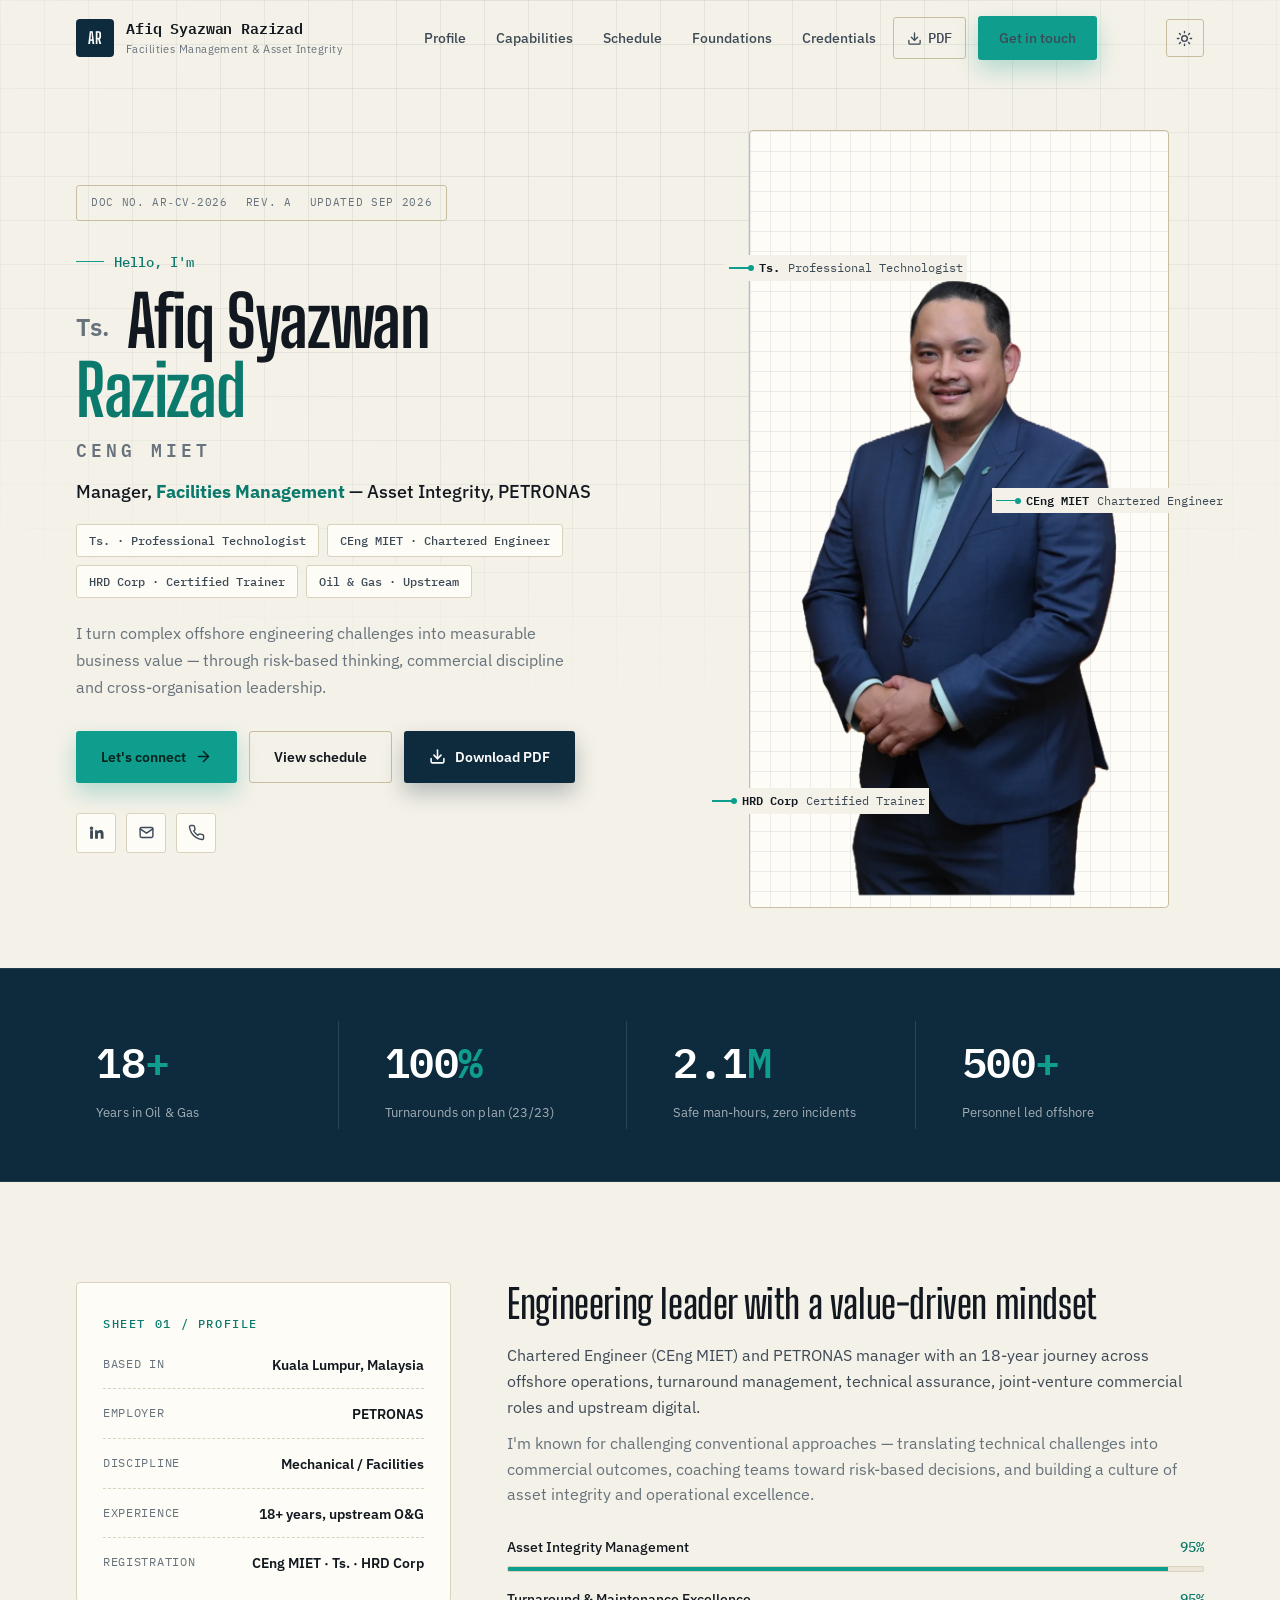
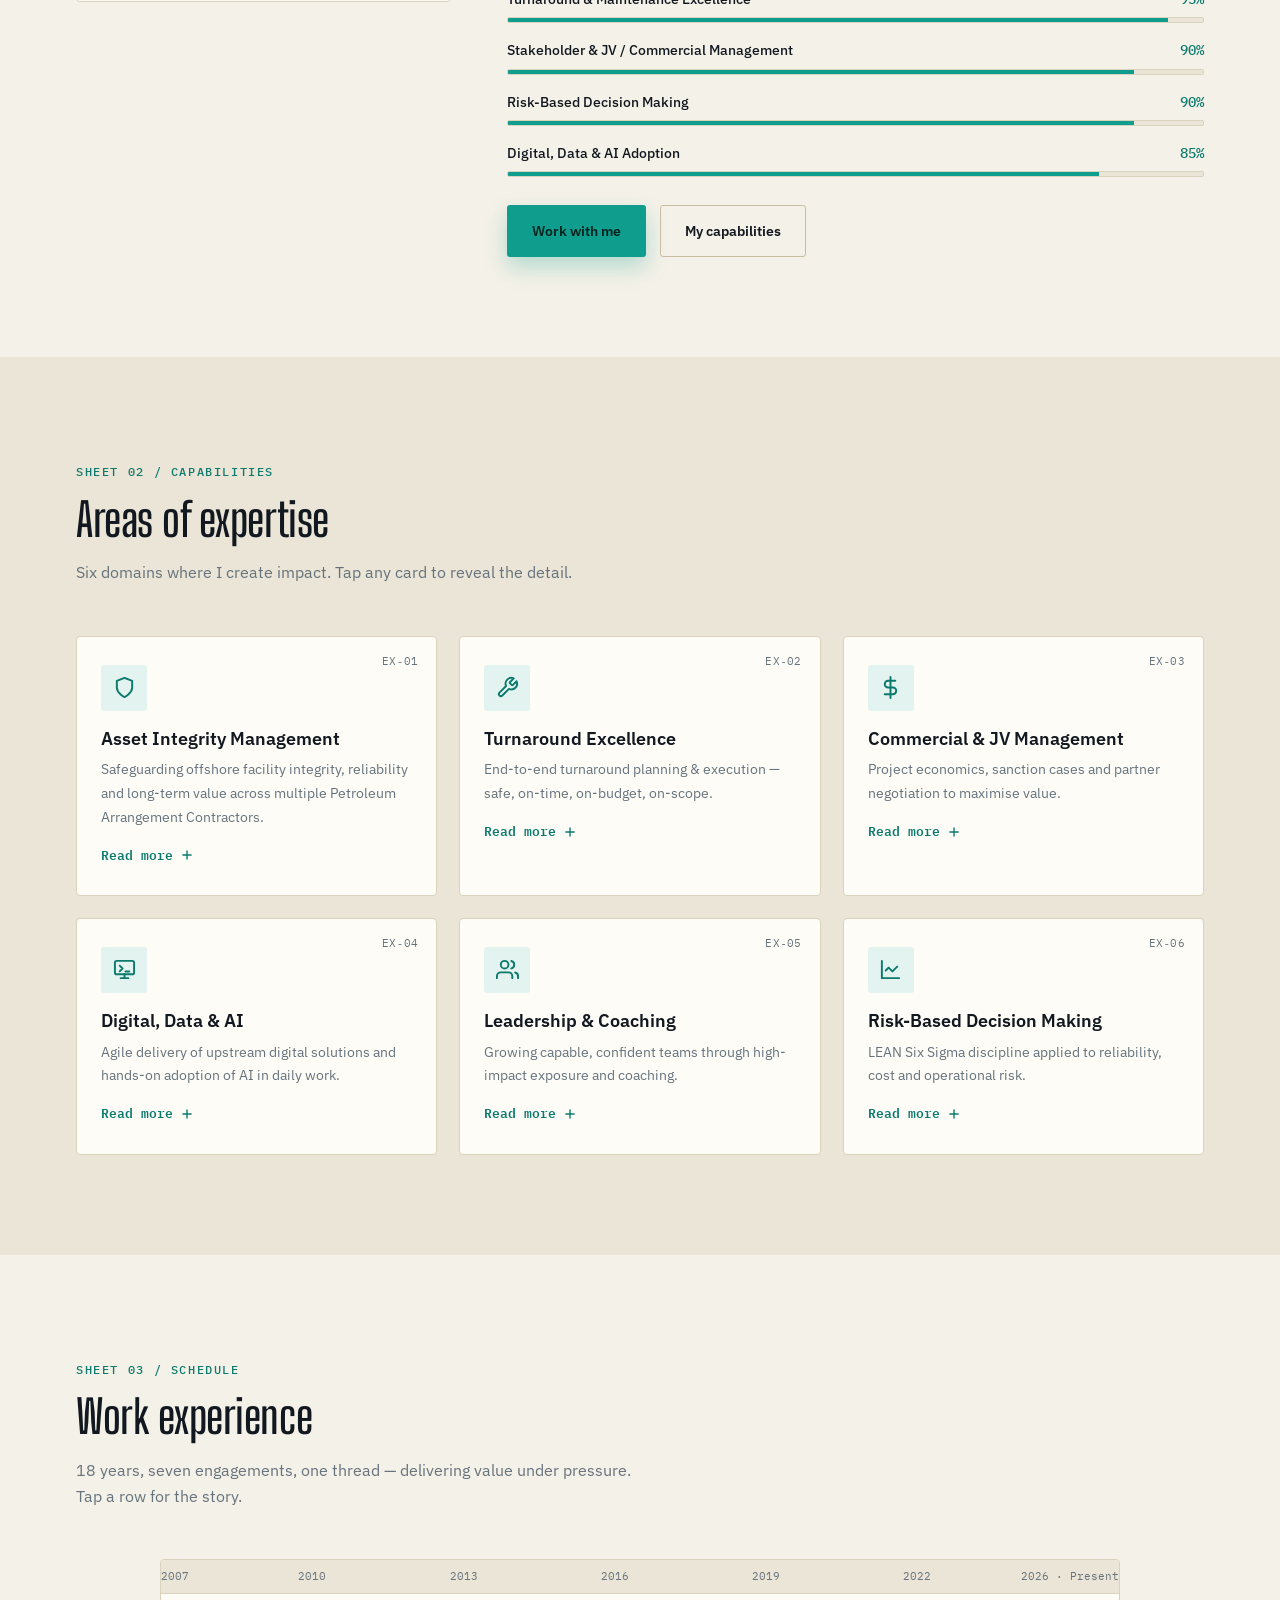
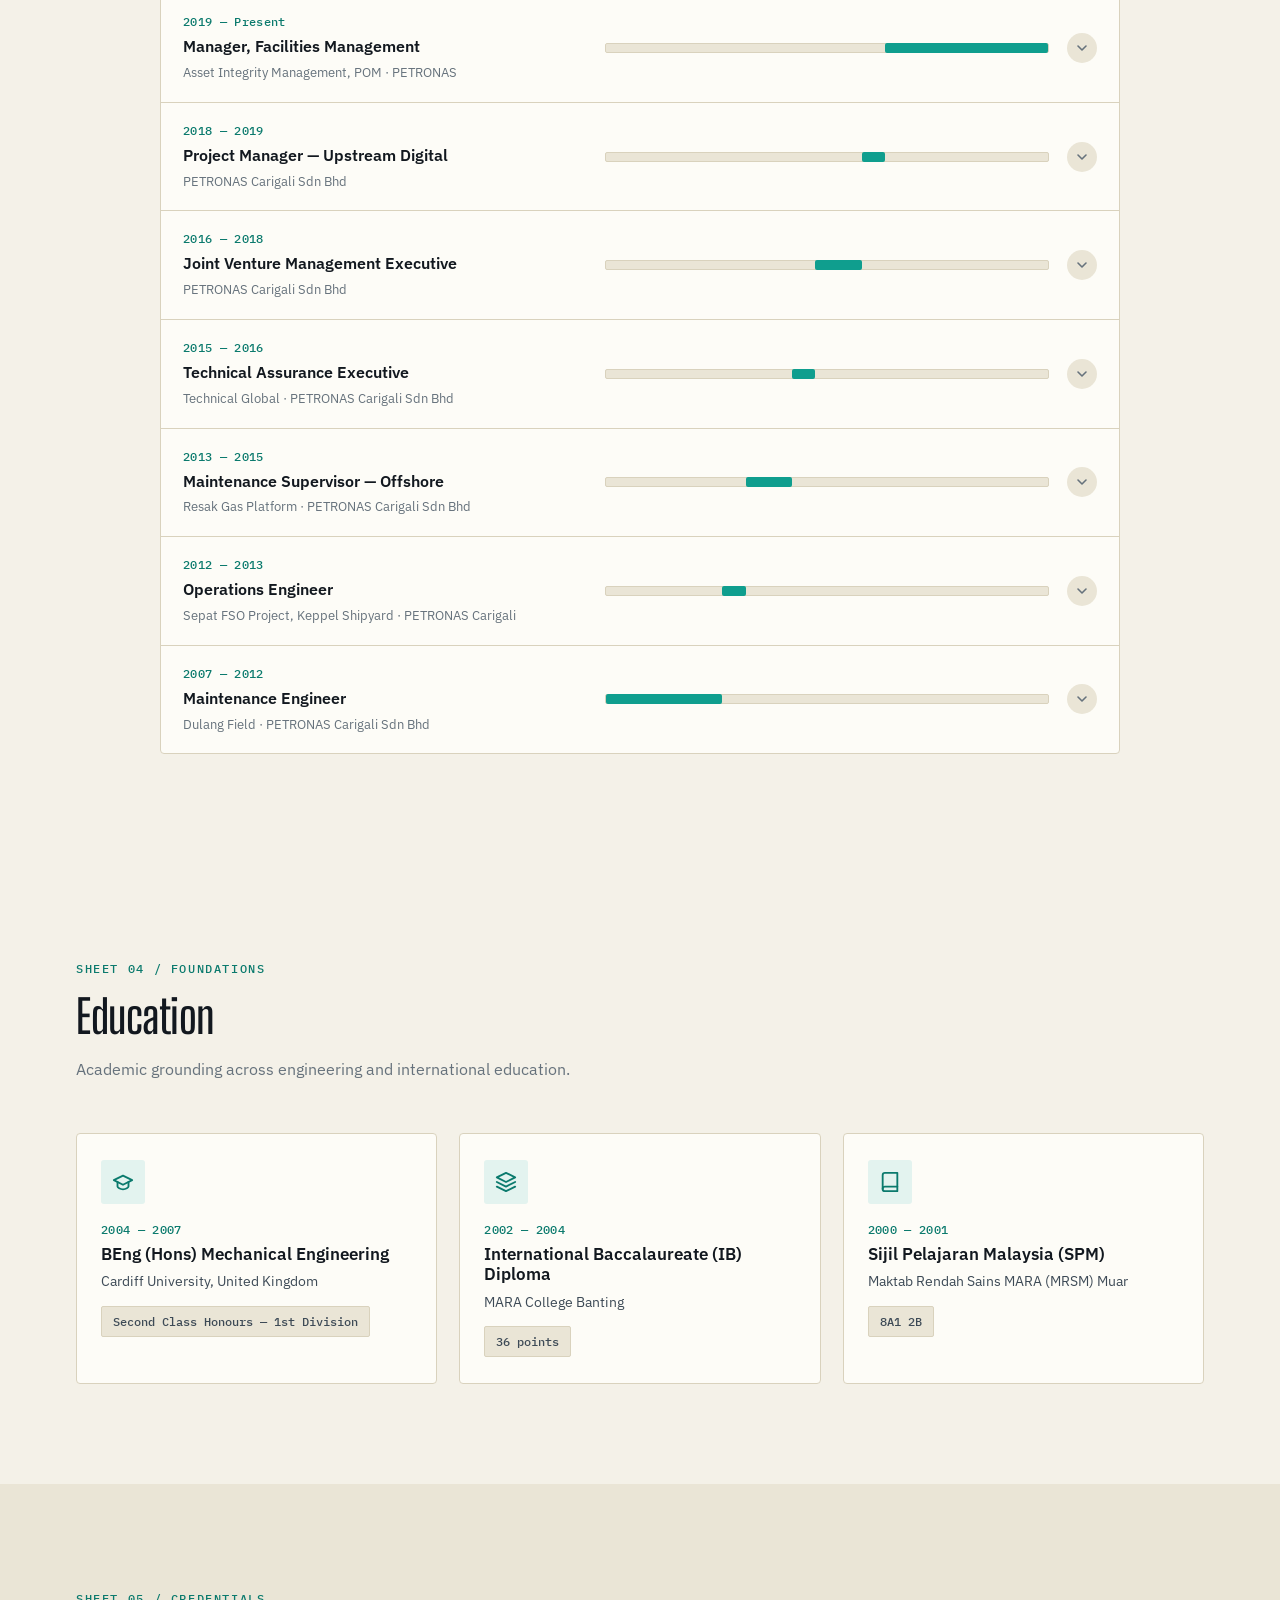
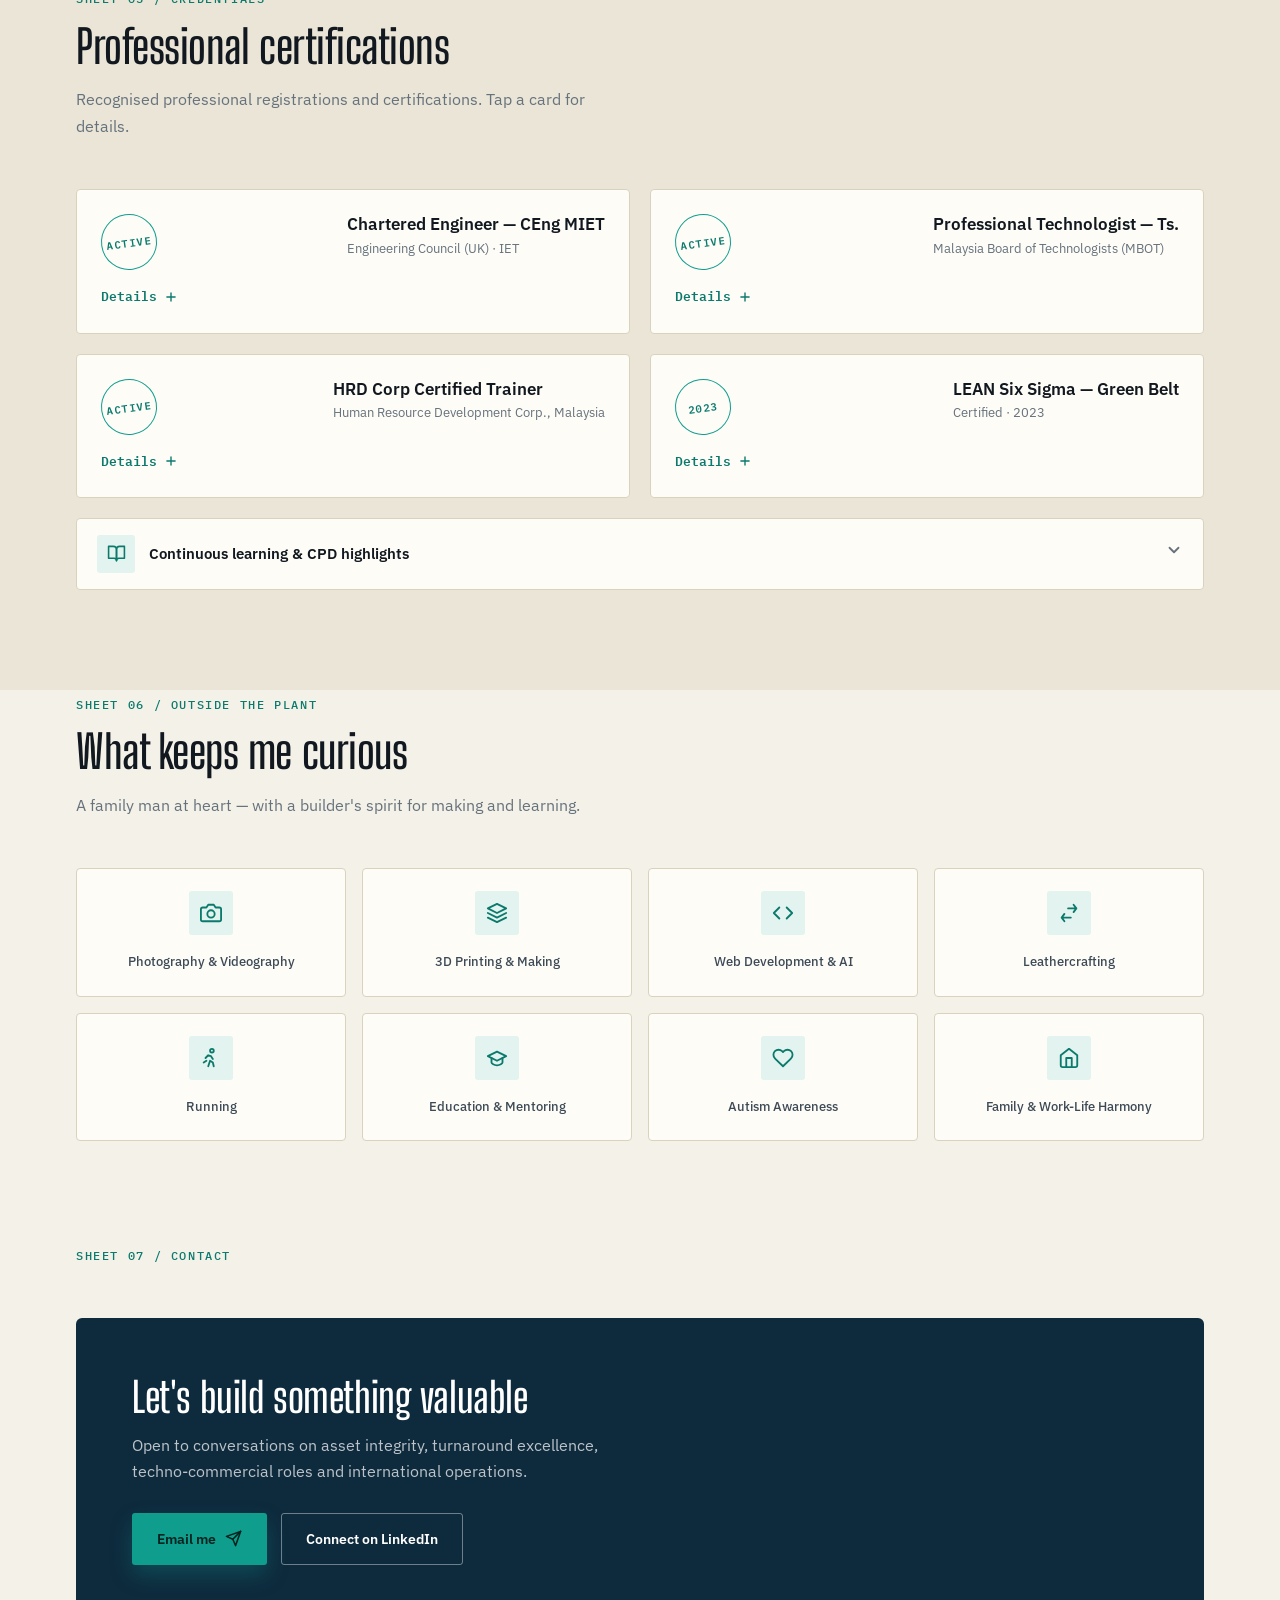
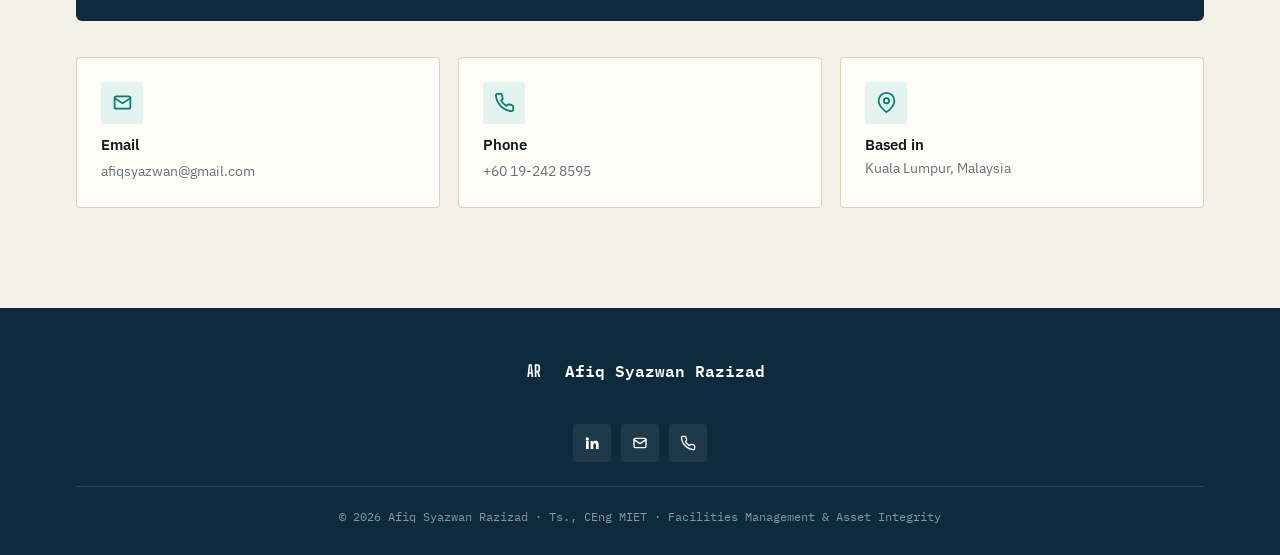
==== index.html @ 1cb7d253 "Rebuild site: blueprint/technical-dossier redesign, real asset files Replaces the embedded single-fi" ====
<!DOCTYPE html>
<html lang="en">
<head>
<meta charset="UTF-8">
<meta name="viewport" content="width=device-width, initial-scale=1.0">
<title>Afiq Syazwan Razizad — Facilities Management &amp; Asset Integrity</title>
<meta name="description" content="Afiq Syazwan Razizad, Ts., CEng MIET — Manager, Facilities Management (Asset Integrity) at PETRONAS. 18 years turning offshore engineering challenges into measurable business value.">
<meta name="theme-color" content="#0E2A3D">
<link rel="canonical" href="https://apeqjualsayur.github.io/afiqsyazwan/">

<meta property="og:type" content="profile">
<meta property="og:title" content="Afiq Syazwan Razizad — Facilities Management &amp; Asset Integrity">
<meta property="og:description" content="Ts., CEng MIET — Manager, Facilities Management (Asset Integrity) at PETRONAS. 18 years in upstream oil &amp; gas.">
<meta property="og:image" content="https://apeqjualsayur.github.io/afiqsyazwan/assets/photo.webp">
<meta property="og:url" content="https://apeqjualsayur.github.io/afiqsyazwan/">
<meta name="twitter:card" content="summary_large_image">
<meta name="twitter:title" content="Afiq Syazwan Razizad — Facilities Management &amp; Asset Integrity">
<meta name="twitter:description" content="Ts., CEng MIET — Manager, Facilities Management (Asset Integrity) at PETRONAS.">
<meta name="twitter:image" content="https://apeqjualsayur.github.io/afiqsyazwan/assets/photo.webp">

<link rel="icon" type="image/svg+xml" href="assets/favicon.svg">
<link rel="preconnect" href="https://fonts.googleapis.com">
<link rel="preconnect" href="https://fonts.gstatic.com" crossorigin>
<link href="https://fonts.googleapis.com/css2?family=Big+Shoulders+Display:wght@500;600;700;800&family=IBM+Plex+Sans:wght@300;400;500;600;700&family=IBM+Plex+Mono:wght@400;500;600&display=swap" rel="stylesheet">
<link rel="stylesheet" href="css/style.css">

<script type="application/ld+json">
{
  "@context": "https://schema.org",
  "@type": "Person",
  "name": "Afiq Syazwan Razizad",
  "honorificSuffix": "Ts., CEng MIET",
  "jobTitle": "Manager, Facilities Management (Asset Integrity)",
  "worksFor": { "@type": "Organization", "name": "PETRONAS" },
  "email": "mailto:afiqsyazwan@gmail.com",
  "telephone": "+60192428595",
  "image": "https://apeqjualsayur.github.io/afiqsyazwan/assets/photo.webp",
  "url": "https://apeqjualsayur.github.io/afiqsyazwan/",
  "sameAs": ["https://www.linkedin.com/in/afiqsyazwanrazizad/"],
  "alumniOf": [
    { "@type": "CollegeOrUniversity", "name": "Cardiff University" }
  ],
  "address": { "@type": "PostalAddress", "addressLocality": "Kuala Lumpur", "addressCountry": "MY" }
}
</script>
</head>
<body>

<a class="skip-link" href="#main">Skip to content</a>

<!-- ===== HEADER / TITLE BLOCK ===== -->
<header id="hdr">
  <div class="wrap nav">
    <a href="#home" class="brand">
      <span class="monogram">AR</span>
      <span class="brand-text">Afiq Syazwan Razizad<small>Facilities Management &amp; Asset Integrity</small></span>
    </a>
    <nav class="menu" id="menu">
      <a href="#about">Profile</a>
      <a href="#expertise">Capabilities</a>
      <a href="#experience">Schedule</a>
      <a href="#education">Foundations</a>
      <a href="#certifications">Credentials</a>
      <a class="nav-pdf" href="assets/Afiq_Syazwan_Razizad_CV.pdf" download>
        <svg viewBox="0 0 24 24" fill="none" stroke="currentColor" stroke-width="2.1" stroke-linecap="round" stroke-linejoin="round" width="15" height="15"><path d="M21 15v4a2 2 0 0 1-2 2H5a2 2 0 0 1-2-2v-4"/><polyline points="7 10 12 15 17 10"/><line x1="12" y1="15" x2="12" y2="3"/></svg>
        PDF
      </a>
      <a href="#contact" class="btn btn-primary">Get in touch</a>
    </nav>
    <button class="theme-toggle" id="themeToggle" aria-label="Toggle dark mode" aria-pressed="false">
      <svg class="ic-sun" viewBox="0 0 24 24" fill="none" stroke="currentColor" stroke-width="2" stroke-linecap="round" stroke-linejoin="round"><circle cx="12" cy="12" r="4"/><path d="M12 2v2M12 20v2M4.9 4.9l1.4 1.4M17.7 17.7l1.4 1.4M2 12h2M20 12h2M4.9 19.1l1.4-1.4M17.7 6.3l1.4-1.4"/></svg>
      <svg class="ic-moon" viewBox="0 0 24 24" fill="none" stroke="currentColor" stroke-width="2" stroke-linecap="round" stroke-linejoin="round"><path d="M21 12.8A9 9 0 1 1 11.2 3 7 7 0 0 0 21 12.8z"/></svg>
    </button>
    <button class="burger" id="burger" aria-label="Menu" aria-expanded="false"><span></span><span></span><span></span></button>
  </div>
</header>

<main id="main">

<!-- ===== HERO / COVER SHEET ===== -->
<section class="hero" id="home">
  <div class="blueprint-grid" aria-hidden="true"></div>
  <div class="wrap hero-grid">
    <div class="hero-left">
      <div class="titleblock">
        <span>DOC&nbsp;NO. AR&#8209;CV&#8209;2026</span><span>REV. A</span><span>UPDATED SEP 2026</span>
      </div>
      <span class="hello">Hello, I'm</span>
      <h1><span class="pre">Ts.</span> Afiq Syazwan<br><span class="accent">Razizad</span><span class="post">CEng MIET</span></h1>
      <p class="role">Manager, <b>Facilities Management</b> — Asset Integrity, PETRONAS</p>
      <div class="tags">
        <span class="tag">Ts. · Professional Technologist</span>
        <span class="tag">CEng MIET · Chartered Engineer</span>
        <span class="tag">HRD Corp · Certified Trainer</span>
        <span class="tag">Oil &amp; Gas · Upstream</span>
      </div>
      <p class="hero-lead">I turn complex offshore engineering challenges into measurable business value — through risk-based thinking, commercial discipline and cross-organisation leadership.</p>
      <div class="hero-cta">
        <a href="#contact" class="btn btn-primary">Let's connect
          <svg viewBox="0 0 24 24" fill="none" stroke="currentColor" stroke-width="2.2" stroke-linecap="round" stroke-linejoin="round" width="17" height="17"><line x1="5" y1="12" x2="19" y2="12"/><polyline points="12 5 19 12 12 19"/></svg>
        </a>
        <a href="#experience" class="btn btn-ghost">View schedule</a>
        <a href="assets/Afiq_Syazwan_Razizad_CV.pdf" download class="btn btn-download">
          <svg viewBox="0 0 24 24" fill="none" stroke="currentColor" stroke-width="2.2" stroke-linecap="round" stroke-linejoin="round" width="17" height="17"><path d="M21 15v4a2 2 0 0 1-2 2H5a2 2 0 0 1-2-2v-4"/><polyline points="7 10 12 15 17 10"/><line x1="12" y1="15" x2="12" y2="3"/></svg>
          Download PDF
        </a>
      </div>
      <div class="socials">
        <a href="https://www.linkedin.com/in/afiqsyazwanrazizad/" title="Afiq Syazwan Razizad on LinkedIn" target="_blank" rel="noopener noreferrer" aria-label="LinkedIn"><svg viewBox="0 0 24 24" fill="currentColor"><path d="M4.98 3.5a2.5 2.5 0 11-.02 5.001A2.5 2.5 0 014.98 3.5zM3 8.98h4v12H3v-12zM9.5 8.98h3.83v1.64h.05c.53-1 1.84-2.06 3.79-2.06 4.05 0 4.8 2.67 4.8 6.14v6.28h-4v-5.57c0-1.33-.02-3.04-1.85-3.04-1.85 0-2.13 1.45-2.13 2.94v5.67h-4v-12z"/></svg></a>
        <a href="mailto:afiqsyazwan@gmail.com" aria-label="Email"><svg viewBox="0 0 24 24" fill="none" stroke="currentColor" stroke-width="2" stroke-linecap="round" stroke-linejoin="round"><rect x="3" y="5" width="18" height="14" rx="2"/><path d="m3 7 9 6 9-6"/></svg></a>
        <a href="tel:+60192428595" aria-label="Phone"><svg viewBox="0 0 24 24" fill="none" stroke="currentColor" stroke-width="2" stroke-linecap="round" stroke-linejoin="round"><path d="M22 16.92v3a2 2 0 0 1-2.18 2 19.8 19.8 0 0 1-8.63-3.07 19.5 19.5 0 0 1-6-6 19.8 19.8 0 0 1-3.07-8.66A2 2 0 0 1 4.11 2h3a2 2 0 0 1 2 1.72c.13.96.36 1.9.7 2.81a2 2 0 0 1-.45 2.11L8.09 9.91a16 16 0 0 0 6 6l1.27-1.27a2 2 0 0 1 2.11-.45c.9.34 1.85.57 2.81.7A2 2 0 0 1 22 16.92z"/></svg></a>
      </div>
    </div>
    <div class="hero-right">
      <div class="photo-frame">
        <img class="portrait" alt="Afiq Syazwan Razizad" width="820" height="1602" src="assets/photo.webp">
        <span class="callout co-1"><i></i><b>Ts.</b> Professional Technologist</span>
        <span class="callout co-2"><i></i><b>CEng MIET</b> Chartered Engineer</span>
        <span class="callout co-3"><i></i><b>HRD Corp</b> Certified Trainer</span>
      </div>
    </div>
  </div>
</section>

<!-- ===== STATS / INSPECTION PLATE ===== -->
<section class="stats">
  <div class="wrap">
    <div class="stats-grid">
      <div class="stat"><div class="num" data-to="18" data-suf="+"><span>0</span><span class="suf">+</span></div><p>Years in Oil &amp; Gas</p></div>
      <div class="stat"><div class="num" data-to="100" data-suf="%"><span>0</span><span class="suf">%</span></div><p>Turnarounds on plan (23/23)</p></div>
      <div class="stat"><div class="num" data-to="2.1" data-suf="M" data-dec="1"><span>0</span><span class="suf">M</span></div><p>Safe man-hours, zero incidents</p></div>
      <div class="stat"><div class="num" data-to="500" data-suf="+"><span>0</span><span class="suf">+</span></div><p>Personnel led offshore</p></div>
    </div>
  </div>
</section>

<!-- ===== ABOUT / PROFILE ===== -->
<section class="section" id="about">
  <div class="wrap about-grid">
    <div class="about-panel reveal-up">
      <span class="eyebrow">Sheet 01 / Profile</span>
      <dl class="specs">
        <div><dt>Based in</dt><dd>Kuala Lumpur, Malaysia</dd></div>
        <div><dt>Employer</dt><dd>PETRONAS</dd></div>
        <div><dt>Discipline</dt><dd>Mechanical / Facilities</dd></div>
        <div><dt>Experience</dt><dd>18+ years, upstream O&amp;G</dd></div>
        <div><dt>Registration</dt><dd>CEng MIET · Ts. · HRD Corp</dd></div>
      </dl>
    </div>
    <div class="about-text reveal-up">
      <h2>Engineering leader with a value-driven mindset</h2>
      <p class="lead">Chartered Engineer (CEng MIET) and PETRONAS manager with an 18-year journey across offshore operations, turnaround management, technical assurance, joint-venture commercial roles and upstream digital.</p>
      <p>I'm known for challenging conventional approaches — translating technical challenges into commercial outcomes, coaching teams toward risk-based decisions, and building a culture of asset integrity and operational excellence.</p>
      <div class="skills" id="skills">
        <div class="skill"><div class="top"><span>Asset Integrity Management</span><span>95%</span></div><div class="bar"><i data-w="95"></i></div></div>
        <div class="skill"><div class="top"><span>Turnaround &amp; Maintenance Excellence</span><span>95%</span></div><div class="bar"><i data-w="95"></i></div></div>
        <div class="skill"><div class="top"><span>Stakeholder &amp; JV / Commercial Management</span><span>90%</span></div><div class="bar"><i data-w="90"></i></div></div>
        <div class="skill"><div class="top"><span>Risk-Based Decision Making</span><span>90%</span></div><div class="bar"><i data-w="90"></i></div></div>
        <div class="skill"><div class="top"><span>Digital, Data &amp; AI Adoption</span><span>85%</span></div><div class="bar"><i data-w="85"></i></div></div>
      </div>
      <div class="about-actions">
        <a href="#contact" class="btn btn-primary">Work with me</a>
        <a href="#expertise" class="btn btn-ghost">My capabilities</a>
      </div>
    </div>
  </div>
</section>

<!-- ===== EXPERTISE / CAPABILITIES ===== -->
<section class="section expertise" id="expertise">
  <div class="wrap">
    <div class="sec-head reveal-up">
      <span class="eyebrow">Sheet 02 / Capabilities</span>
      <h2>Areas of expertise</h2>
      <p>Six domains where I create impact. Tap any card to reveal the detail.</p>
    </div>
    <div class="cards">

      <div class="card reveal-up">
        <span class="card-code">EX&#8209;01</span>
        <div class="ci"><svg viewBox="0 0 24 24" fill="none" stroke="currentColor" stroke-width="2" stroke-linecap="round" stroke-linejoin="round"><path d="M12 22s8-4 8-10V5l-8-3-8 3v7c0 6 8 10 8 10z"/></svg></div>
        <h3>Asset Integrity Management</h3>
        <p>Safeguarding offshore facility integrity, reliability and long-term value across multiple Petroleum Arrangement Contractors.</p>
        <button class="more">Read more <svg viewBox="0 0 24 24" fill="none" stroke="currentColor" stroke-width="2.4" stroke-linecap="round"><line x1="12" y1="5" x2="12" y2="19"/><line x1="5" y1="12" x2="19" y2="12"/></svg></button>
        <div class="reveal"><div class="reveal-in"><ul>
          <li>Steer Petroleum Arrangement Contractors (PACs) to shape industry practices and approve budgets.</li>
          <li>Drive technology adoption &amp; replication across assets in Sarawak &amp; Sabah.</li>
          <li>Manage Facilities Improvement Projects and protect PETRONAS' value under partnership agreements.</li>
          <li>High-level engagement with state authorities on regulatory alignment.</li>
        </ul></div></div>
      </div>

      <div class="card reveal-up">
        <span class="card-code">EX&#8209;02</span>
        <div class="ci"><svg viewBox="0 0 24 24" fill="none" stroke="currentColor" stroke-width="2" stroke-linecap="round" stroke-linejoin="round"><path d="M14.7 6.3a1 1 0 0 0 0 1.4l1.6 1.6a1 1 0 0 0 1.4 0l3.77-3.77a6 6 0 0 1-7.94 7.94l-6.91 6.91a2.12 2.12 0 0 1-3-3l6.91-6.91a6 6 0 0 1 7.94-7.94l-3.76 3.76z"/></svg></div>
        <h3>Turnaround Excellence</h3>
        <p>End-to-end turnaround planning &amp; execution — safe, on-time, on-budget, on-scope.</p>
        <button class="more">Read more <svg viewBox="0 0 24 24" fill="none" stroke="currentColor" stroke-width="2.4" stroke-linecap="round"><line x1="12" y1="5" x2="12" y2="19"/><line x1="5" y1="12" x2="19" y2="12"/></svg></button>
        <div class="reveal"><div class="reveal-in"><ul>
          <li>Delivered 23/23 planned turnarounds (100%) with 2.1M+ safe man-hours, zero incidents.</li>
          <li>Five turnarounds completed ahead of plan (GK, KNDPA, St Joseph, Baram, Temana).</li>
          <li>Authored OEMS 2.0 for Turnaround Management using LEAN methodology.</li>
          <li>Led the Dulang turnaround with 500+ personnel, 2 work barges &amp; a 2,000MT crane barge.</li>
        </ul></div></div>
      </div>

      <div class="card reveal-up">
        <span class="card-code">EX&#8209;03</span>
        <div class="ci"><svg viewBox="0 0 24 24" fill="none" stroke="currentColor" stroke-width="2" stroke-linecap="round" stroke-linejoin="round"><line x1="12" y1="1" x2="12" y2="23"/><path d="M17 5H9.5a3.5 3.5 0 0 0 0 7h5a3.5 3.5 0 0 1 0 7H6"/></svg></div>
        <h3>Commercial &amp; JV Management</h3>
        <p>Project economics, sanction cases and partner negotiation to maximise value.</p>
        <button class="more">Read more <svg viewBox="0 0 24 24" fill="none" stroke="currentColor" stroke-width="2.4" stroke-linecap="round"><line x1="12" y1="5" x2="12" y2="19"/><line x1="5" y1="12" x2="19" y2="12"/></svg></button>
        <div class="reveal"><div class="reveal-in"><ul>
          <li>Prepared &amp; presented sanction materials up to Senior Vice President level.</li>
          <li>Negotiated PSC partner consensus on high-value projects.</li>
          <li>Delivered millions in savings via a Long-Term Diving Support Vessel sequencing strategy.</li>
          <li>Co-initiated the Non-Operating Venture (NOV) Forum — 200+ cross-company participants.</li>
        </ul></div></div>
      </div>

      <div class="card reveal-up">
        <span class="card-code">EX&#8209;04</span>
        <div class="ci"><svg viewBox="0 0 24 24" fill="none" stroke="currentColor" stroke-width="2" stroke-linecap="round" stroke-linejoin="round"><rect x="2" y="3" width="20" height="14" rx="2"/><line x1="8" y1="21" x2="16" y2="21"/><line x1="12" y1="17" x2="12" y2="21"/><path d="m7 8 3 3-3 3M13 14h4"/></svg></div>
        <h3>Digital, Data &amp; AI</h3>
        <p>Agile delivery of upstream digital solutions and hands-on adoption of AI in daily work.</p>
        <button class="more">Read more <svg viewBox="0 0 24 24" fill="none" stroke="currentColor" stroke-width="2.4" stroke-linecap="round"><line x1="12" y1="5" x2="12" y2="19"/><line x1="5" y1="12" x2="19" y2="12"/></svg></button>
        <div class="reveal"><div class="reveal-in"><ul>
          <li>Led cross-functional Agile squads as Project Manager, Upstream Digital.</li>
          <li>Shipped a field-ready release integrating analytics &amp; workflow automation.</li>
          <li>Builds interactive HTML management dashboards and knowledge repositories.</li>
          <li>Champions AI tools (Copilot, Claude) for automation and coaches colleagues to adopt them.</li>
        </ul></div></div>
      </div>

      <div class="card reveal-up">
        <span class="card-code">EX&#8209;05</span>
        <div class="ci"><svg viewBox="0 0 24 24" fill="none" stroke="currentColor" stroke-width="2" stroke-linecap="round" stroke-linejoin="round"><path d="M17 21v-2a4 4 0 0 0-4-4H5a4 4 0 0 0-4 4v2"/><circle cx="9" cy="7" r="4"/><path d="M23 21v-2a4 4 0 0 0-3-3.87M16 3.13a4 4 0 0 1 0 7.75"/></svg></div>
        <h3>Leadership &amp; Coaching</h3>
        <p>Growing capable, confident teams through high-impact exposure and coaching.</p>
        <button class="more">Read more <svg viewBox="0 0 24 24" fill="none" stroke="currentColor" stroke-width="2.4" stroke-linecap="round"><line x1="12" y1="5" x2="12" y2="19"/><line x1="5" y1="12" x2="19" y2="12"/></svg></button>
        <div class="reveal"><div class="reveal-in"><ul>
          <li>Leads multidisciplinary engineering teams across complex offshore projects.</li>
          <li>HRD Corp Certified Trainer — accredited to develop &amp; deliver training.</li>
          <li>Certified through "Leader as a Coach" and Managerial Excellence programmes.</li>
          <li>Empowers team members via risk-based, value-driven thinking.</li>
          <li>Fosters collaboration that builds capability and confidence.</li>
        </ul></div></div>
      </div>

      <div class="card reveal-up">
        <span class="card-code">EX&#8209;06</span>
        <div class="ci"><svg viewBox="0 0 24 24" fill="none" stroke="currentColor" stroke-width="2" stroke-linecap="round" stroke-linejoin="round"><path d="M3 3v18h18"/><path d="m19 9-5 5-4-4-3 3"/></svg></div>
        <h3>Risk-Based Decision Making</h3>
        <p>LEAN Six Sigma discipline applied to reliability, cost and operational risk.</p>
        <button class="more">Read more <svg viewBox="0 0 24 24" fill="none" stroke="currentColor" stroke-width="2.4" stroke-linecap="round"><line x1="12" y1="5" x2="12" y2="19"/><line x1="5" y1="12" x2="19" y2="12"/></svg></button>
        <div class="reveal"><div class="reveal-in"><ul>
          <li>LEAN Six Sigma Green Belt (176 CPD hours).</li>
          <li>Applies risk-based maintenance philosophy to optimise cost &amp; reliability.</li>
          <li>Engineered a cross-PAC spare-engine sharing model (GE LM2500) — avoiding capex.</li>
          <li>Optimised planned deferment (8.4% vs 9.0% plan) through recovery interventions.</li>
        </ul></div></div>
      </div>

    </div>
  </div>
</section>

<!-- ===== EXPERIENCE / SCHEDULE ===== -->
<section class="section" id="experience">
  <div class="wrap">
    <div class="sec-head reveal-up">
      <span class="eyebrow">Sheet 03 / Schedule</span>
      <h2>Work experience</h2>
      <p>18 years, seven engagements, one thread — delivering value under pressure. Tap a row for the story.</p>
    </div>

    <div class="gantt" id="gantt">
      <div class="gantt-axis" aria-hidden="true">
        <span style="left:0%">2007</span><span style="left:15.8%">2010</span><span style="left:31.6%">2013</span>
        <span style="left:47.4%">2016</span><span style="left:63.2%">2019</span><span style="left:78.9%">2022</span>
        <span style="left:100%">2026 · Present</span>
      </div>

      <div class="gt-row reveal-up">
        <button class="gt-head">
          <div class="gt-meta">
            <span class="gt-year">2019 — Present</span>
            <span class="gt-role">Manager, Facilities Management</span>
            <span class="gt-org">Asset Integrity Management, POM · PETRONAS</span>
          </div>
          <div class="gt-track"><i class="gt-bar" style="--l:63.2%;--w:36.8%"></i></div>
          <span class="gt-chev"><svg viewBox="0 0 24 24" fill="none" stroke="currentColor" stroke-width="2.4" stroke-linecap="round" stroke-linejoin="round"><polyline points="6 9 12 15 18 9"/></svg></span>
        </button>
        <div class="gt-body"><div class="gt-body-in">
          <p class="desc">Oversee multiple Petroleum Arrangement Contractors (PACs) and lead multidisciplinary teams delivering complex offshore facility projects — steering practices, approving budgets and driving technology adoption across assets.</p>
          <ul class="gt-high">
            <li>Delivered millions in savings via Long-Term Diving Support Vessel sequencing.</li>
            <li>Engineered a cross-PAC spare-engine sharing model, avoiding an insurance-spare purchase.</li>
            <li>23/23 planned turnarounds delivered with 2.1M+ safe man-hours and zero incidents.</li>
            <li>Recovered a near-cancelled turnaround (GK) to finish one day early.</li>
          </ul>
          <div class="gt-pills"><span>PAC Governance</span><span>Cost Optimisation</span><span>Stakeholder Mgmt</span><span>Asset Integrity</span></div>
        </div></div>
      </div>

      <div class="gt-row reveal-up">
        <button class="gt-head">
          <div class="gt-meta">
            <span class="gt-year">2018 — 2019</span>
            <span class="gt-role">Project Manager — Upstream Digital</span>
            <span class="gt-org">PETRONAS Carigali Sdn Bhd</span>
          </div>
          <div class="gt-track"><i class="gt-bar" style="--l:57.9%;--w:5.3%"></i></div>
          <span class="gt-chev"><svg viewBox="0 0 24 24" fill="none" stroke="currentColor" stroke-width="2.4" stroke-linecap="round" stroke-linejoin="round"><polyline points="6 9 12 15 18 9"/></svg></span>
        </button>
        <div class="gt-body"><div class="gt-body-in">
          <p class="desc">Delivered multiple digital projects using Agile, injecting offshore operational expertise so solutions were practical for real production environments.</p>
          <ul class="gt-high">
            <li>Led cross-functional squads; set backlogs, sprint goals and acceptance criteria.</li>
            <li>Shipped a multi-stream release integrating analytics &amp; workflow automation.</li>
            <li>Reduced manual hand-offs and shortened decision cycles across assets.</li>
          </ul>
          <div class="gt-pills"><span>Agile Delivery</span><span>Digitalisation</span><span>Vendor Mgmt</span></div>
        </div></div>
      </div>

      <div class="gt-row reveal-up">
        <button class="gt-head">
          <div class="gt-meta">
            <span class="gt-year">2016 — 2018</span>
            <span class="gt-role">Joint Venture Management Executive</span>
            <span class="gt-org">PETRONAS Carigali Sdn Bhd</span>
          </div>
          <div class="gt-track"><i class="gt-bar" style="--l:47.4%;--w:10.5%"></i></div>
          <span class="gt-chev"><svg viewBox="0 0 24 24" fill="none" stroke="currentColor" stroke-width="2.4" stroke-linecap="round" stroke-linejoin="round"><polyline points="6 9 12 15 18 9"/></svg></span>
        </button>
        <div class="gt-body"><div class="gt-body-in">
          <p class="desc">Evaluated project economics and prepared sanction materials up to SVP level, while managing PSC partner relationships to achieve consensus on high-value projects.</p>
          <ul class="gt-high">
            <li>Convinced senior management to sanction a high-upfront, high-upside project.</li>
            <li>Secured unified PSC partner support through robust economic modelling.</li>
            <li>Co-initiated the Non-Operating Venture Forum (200+ participants).</li>
          </ul>
          <div class="gt-pills"><span>Project Economics</span><span>Negotiation</span><span>Sanction Cases</span></div>
        </div></div>
      </div>

      <div class="gt-row reveal-up">
        <button class="gt-head">
          <div class="gt-meta">
            <span class="gt-year">2015 — 2016</span>
            <span class="gt-role">Technical Assurance Executive</span>
            <span class="gt-org">Technical Global · PETRONAS Carigali Sdn Bhd</span>
          </div>
          <div class="gt-track"><i class="gt-bar" style="--l:42.1%;--w:5.3%"></i></div>
          <span class="gt-chev"><svg viewBox="0 0 24 24" fill="none" stroke="currentColor" stroke-width="2.4" stroke-linecap="round" stroke-linejoin="round"><polyline points="6 9 12 15 18 9"/></svg></span>
        </button>
        <div class="gt-body"><div class="gt-body-in">
          <p class="desc">Led development of OEMS 2.0 for Turnaround Management across PETRONAS Carigali, applying LEAN to simplify processes in Terengganu, Sabah and Sarawak.</p>
          <ul class="gt-high">
            <li>Delivered a standardised framework enhancing efficiency &amp; governance nationwide.</li>
            <li>Influenced senior management to approve and adopt the new system.</li>
            <li>Upskilled and certified in LEAN to guide multidisciplinary teams.</li>
          </ul>
          <div class="gt-pills"><span>OEMS 2.0</span><span>LEAN</span><span>Process Excellence</span></div>
        </div></div>
      </div>

      <div class="gt-row reveal-up">
        <button class="gt-head">
          <div class="gt-meta">
            <span class="gt-year">2013 — 2015</span>
            <span class="gt-role">Maintenance Supervisor — Offshore</span>
            <span class="gt-org">Resak Gas Platform · PETRONAS Carigali Sdn Bhd</span>
          </div>
          <div class="gt-track"><i class="gt-bar" style="--l:31.6%;--w:10.5%"></i></div>
          <span class="gt-chev"><svg viewBox="0 0 24 24" fill="none" stroke="currentColor" stroke-width="2.4" stroke-linecap="round" stroke-linejoin="round"><polyline points="6 9 12 15 18 9"/></svg></span>
        </button>
        <div class="gt-body"><div class="gt-body-in">
          <p class="desc">Enabled safe, efficient maintenance on a high-H2S gas platform — reviewing permits, JHAs and work-packs to protect asset integrity.</p>
          <ul class="gt-high">
            <li>Delivered the Resak Turnaround on time with zero incidents.</li>
            <li>Streamlined permit-to-work systems and readiness across all fronts.</li>
            <li>Cleared instrumentation maintenance backlog without impacting production.</li>
          </ul>
          <div class="gt-pills"><span>Offshore Ops</span><span>Safety (H2S)</span><span>Turnaround</span></div>
        </div></div>
      </div>

      <div class="gt-row reveal-up">
        <button class="gt-head">
          <div class="gt-meta">
            <span class="gt-year">2012 — 2013</span>
            <span class="gt-role">Operations Engineer</span>
            <span class="gt-org">Sepat FSO Project, Keppel Shipyard · PETRONAS Carigali</span>
          </div>
          <div class="gt-track"><i class="gt-bar" style="--l:26.3%;--w:5.3%"></i></div>
          <span class="gt-chev"><svg viewBox="0 0 24 24" fill="none" stroke="currentColor" stroke-width="2.4" stroke-linecap="round" stroke-linejoin="round"><polyline points="6 9 12 15 18 9"/></svg></span>
        </button>
        <div class="gt-body"><div class="gt-body-in">
          <p class="desc">Operations representative for the construction of a Floating Storage &amp; Offloading unit — from concept select through FEED to construction.</p>
          <ul class="gt-high">
            <li>Delivered first gas and first oil on schedule.</li>
            <li>Embedded long-term operability requirements into design.</li>
            <li>Coordinated commissioning &amp; readiness across disciplines.</li>
          </ul>
          <div class="gt-pills"><span>FSO / Projects</span><span>Commissioning</span><span>Operability</span></div>
        </div></div>
      </div>

      <div class="gt-row reveal-up">
        <button class="gt-head">
          <div class="gt-meta">
            <span class="gt-year">2007 — 2012</span>
            <span class="gt-role">Maintenance Engineer</span>
            <span class="gt-org">Dulang Field · PETRONAS Carigali Sdn Bhd</span>
          </div>
          <div class="gt-track"><i class="gt-bar" style="--l:0%;--w:26.3%"></i></div>
          <span class="gt-chev"><svg viewBox="0 0 24 24" fill="none" stroke="currentColor" stroke-width="2.4" stroke-linecap="round" stroke-linejoin="round"><polyline points="6 9 12 15 18 9"/></svg></span>
        </button>
        <div class="gt-body"><div class="gt-body-in">
          <p class="desc">Turnaround Coordinator for a major integrated offshore turnaround — aligning multiple contractors and disciplines under strict safety and compliance.</p>
          <ul class="gt-high">
            <li>Delivered a 500+ personnel turnaround on time, on budget, on scope.</li>
            <li>Chaired TARA sessions and led TaSCO scope-optimisation challenge sessions.</li>
            <li>Managed procurement for shutdown Construction Work Requests.</li>
          </ul>
          <div class="gt-pills"><span>Turnaround Coordinator</span><span>Risk Assessment</span><span>Budget Planning</span></div>
        </div></div>
      </div>

    </div>
  </div>
</section>

<!-- ===== EDUCATION / FOUNDATIONS ===== -->
<section class="section" id="education">
  <div class="wrap">
    <div class="sec-head reveal-up">
      <span class="eyebrow">Sheet 04 / Foundations</span>
      <h2>Education</h2>
      <p>Academic grounding across engineering and international education.</p>
    </div>
    <div class="edu-grid">
      <div class="edu-card reveal-up">
        <div class="eci"><svg viewBox="0 0 24 24" fill="none" stroke="currentColor" stroke-width="2" stroke-linecap="round" stroke-linejoin="round"><path d="M22 10 12 5 2 10l10 5 10-5z"/><path d="M6 12v5c0 1 2.7 3 6 3s6-2 6-3v-5"/></svg></div>
        <div class="edu-year">2004 — 2007</div>
        <h4>BEng (Hons) Mechanical Engineering</h4>
        <div class="sch">Cardiff University, United Kingdom</div>
        <div class="grade">Second Class Honours — 1st Division</div>
      </div>
      <div class="edu-card reveal-up">
        <div class="eci"><svg viewBox="0 0 24 24" fill="none" stroke="currentColor" stroke-width="2" stroke-linecap="round" stroke-linejoin="round"><path d="M12 2 2 7l10 5 10-5-10-5z"/><path d="m2 17 10 5 10-5M2 12l10 5 10-5"/></svg></div>
        <div class="edu-year">2002 — 2004</div>
        <h4>International Baccalaureate (IB) Diploma</h4>
        <div class="sch">MARA College Banting</div>
        <div class="grade">36 points</div>
      </div>
      <div class="edu-card reveal-up">
        <div class="eci"><svg viewBox="0 0 24 24" fill="none" stroke="currentColor" stroke-width="2" stroke-linecap="round" stroke-linejoin="round"><path d="M4 19.5A2.5 2.5 0 0 1 6.5 17H20"/><path d="M6.5 2H20v20H6.5A2.5 2.5 0 0 1 4 19.5v-15A2.5 2.5 0 0 1 6.5 2z"/></svg></div>
        <div class="edu-year">2000 — 2001</div>
        <h4>Sijil Pelajaran Malaysia (SPM)</h4>
        <div class="sch">Maktab Rendah Sains MARA (MRSM) Muar</div>
        <div class="grade">8A1 2B</div>
      </div>
    </div>
  </div>
</section>

<!-- ===== CERTIFICATIONS / CREDENTIALS ===== -->
<section class="section certs" id="certifications">
  <div class="wrap">
    <div class="sec-head reveal-up">
      <span class="eyebrow">Sheet 05 / Credentials</span>
      <h2>Professional certifications</h2>
      <p>Recognised professional registrations and certifications. Tap a card for details.</p>
    </div>
    <div class="cert-grid">

      <div class="cert-card reveal-up">
        <div class="cert-top">
          <span class="cert-stamp">Active</span>
          <div class="cert-info">
            <h4>Chartered Engineer — CEng MIET</h4>
            <div class="issuer">Engineering Council (UK) · IET</div>
          </div>
        </div>
        <button class="cert-more">Details <svg viewBox="0 0 24 24" fill="none" stroke="currentColor" stroke-width="2.4" stroke-linecap="round"><line x1="12" y1="5" x2="12" y2="19"/><line x1="5" y1="12" x2="19" y2="12"/></svg></button>
        <div class="cert-reveal"><div class="cert-reveal-in">
          <p>Internationally-recognised chartered status awarded by the UK Engineering Council through the Institution of Engineering &amp; Technology, evidenced against UK-SPEC competencies using the STAR method.</p>
          <div class="cert-meta"><span>Chartered Status</span><span>UK-SPEC</span><span>Member, IET</span></div>
        </div></div>
      </div>

      <div class="cert-card reveal-up">
        <div class="cert-top">
          <span class="cert-stamp">Active</span>
          <div class="cert-info">
            <h4>Professional Technologist — Ts.</h4>
            <div class="issuer">Malaysia Board of Technologists (MBOT)</div>
          </div>
        </div>
        <button class="cert-more">Details <svg viewBox="0 0 24 24" fill="none" stroke="currentColor" stroke-width="2.4" stroke-linecap="round"><line x1="12" y1="5" x2="12" y2="19"/><line x1="5" y1="12" x2="19" y2="12"/></svg></button>
        <div class="cert-reveal"><div class="cert-reveal-in">
          <p>National professional registration recognising competence and ethical practice in the field of technology under Malaysia's Technologists and Technicians Act.</p>
          <div class="cert-meta"><span>Professional Registration</span><span>Technology &amp; Engineering</span></div>
        </div></div>
      </div>

      <div class="cert-card reveal-up">
        <div class="cert-top">
          <span class="cert-stamp">Active</span>
          <div class="cert-info">
            <h4>HRD Corp Certified Trainer</h4>
            <div class="issuer">Human Resource Development Corp., Malaysia</div>
          </div>
        </div>
        <button class="cert-more">Details <svg viewBox="0 0 24 24" fill="none" stroke="currentColor" stroke-width="2.4" stroke-linecap="round"><line x1="12" y1="5" x2="12" y2="19"/><line x1="5" y1="12" x2="19" y2="12"/></svg></button>
        <div class="cert-reveal"><div class="cert-reveal-in">
          <p>Accredited by HRD Corp to design and deliver training programmes for Malaysian industry, enabling formal capability-building and knowledge transfer.</p>
          <div class="cert-meta"><span>Accredited Trainer</span><span>Learning &amp; Development</span></div>
        </div></div>
      </div>

      <div class="cert-card reveal-up">
        <div class="cert-top">
          <span class="cert-stamp">2023</span>
          <div class="cert-info">
            <h4>LEAN Six Sigma — Green Belt</h4>
            <div class="issuer">Certified · 2023</div>
          </div>
        </div>
        <button class="cert-more">Details <svg viewBox="0 0 24 24" fill="none" stroke="currentColor" stroke-width="2.4" stroke-linecap="round"><line x1="12" y1="5" x2="12" y2="19"/><line x1="5" y1="12" x2="19" y2="12"/></svg></button>
        <div class="cert-reveal"><div class="cert-reveal-in">
          <p>176 CPD hours of structured process-improvement training, applied to reduce waste and waiting time in turnaround work processes across upstream Malaysia.</p>
          <div class="cert-meta"><span>176 CPD hours</span><span>Process Excellence</span><span>Reliability</span></div>
        </div></div>
      </div>

    </div>

    <details class="cpd cpd-wide reveal-up">
      <summary><span class="cic"><svg viewBox="0 0 24 24" fill="none" stroke="currentColor" stroke-width="2" stroke-linecap="round" stroke-linejoin="round"><path d="M2 3h6a4 4 0 0 1 4 4v14a3 3 0 0 0-3-3H2z"/><path d="M22 3h-6a4 4 0 0 0-4 4v14a3 3 0 0 1 3-3h7z"/></svg></span>Continuous learning &amp; CPD highlights <span class="arw"><svg viewBox="0 0 24 24" fill="none" stroke="currentColor" stroke-width="2.4" stroke-linecap="round" stroke-linejoin="round" width="18" height="18"><polyline points="6 9 12 15 18 9"/></svg></span></summary>
      <div class="cpd-body">
        <span>Managerial Excellence</span><span>Leader as a Coach</span><span>Major Emergency Management</span><span>Data Science Academy</span><span>Petroleum Economics</span><span>Safety in Process Design</span><span>Tripod Beta Investigation</span><span>Safety Critical Element</span><span>Industrial Relations for Leaders</span><span>Advanced Oil &amp; Gas Handling</span><span>M-BOSET</span>
      </div>
    </details>
  </div>
</section>

<!-- ===== INTERESTS ===== -->
<section class="section" id="interests" style="padding-top:0">
  <div class="wrap">
    <div class="sec-head reveal-up">
      <span class="eyebrow">Sheet 06 / Outside the Plant</span>
      <h2>What keeps me curious</h2>
      <p>A family man at heart — with a builder's spirit for making and learning.</p>
    </div>
    <div class="interest-grid">
      <div class="interest reveal-up"><span class="ii"><svg viewBox="0 0 24 24" fill="none" stroke="currentColor" stroke-width="2" stroke-linecap="round" stroke-linejoin="round"><path d="M23 19a2 2 0 0 1-2 2H3a2 2 0 0 1-2-2V8a2 2 0 0 1 2-2h4l2-3h6l2 3h4a2 2 0 0 1 2 2z"/><circle cx="12" cy="13" r="4"/></svg></span><span>Photography &amp; Videography</span></div>
      <div class="interest reveal-up"><span class="ii"><svg viewBox="0 0 24 24" fill="none" stroke="currentColor" stroke-width="2" stroke-linecap="round" stroke-linejoin="round"><polygon points="12 2 2 7 12 12 22 7 12 2"/><polyline points="2 17 12 22 22 17"/><polyline points="2 12 12 17 22 12"/></svg></span><span>3D Printing &amp; Making</span></div>
      <div class="interest reveal-up"><span class="ii"><svg viewBox="0 0 24 24" fill="none" stroke="currentColor" stroke-width="2" stroke-linecap="round" stroke-linejoin="round"><polyline points="16 18 22 12 16 6"/><polyline points="8 6 2 12 8 18"/></svg></span><span>Web Development &amp; AI</span></div>
      <div class="interest reveal-up"><span class="ii"><svg viewBox="0 0 24 24" fill="none" stroke="currentColor" stroke-width="2" stroke-linecap="round" stroke-linejoin="round"><path d="M20 7h-9M14 17H5M17 3l3 4-3 4M7 21l-3-4 3-4"/></svg></span><span>Leathercrafting</span></div>
      <div class="interest reveal-up"><span class="ii"><svg viewBox="0 0 24 24" fill="none" stroke="currentColor" stroke-width="2" stroke-linecap="round" stroke-linejoin="round"><circle cx="13" cy="4" r="2"/><path d="m9 21 2-6 3 2 1 4M6 12l3-3 3 1 2 3M4 17l3-2"/></svg></span><span>Running</span></div>
      <div class="interest reveal-up"><span class="ii"><svg viewBox="0 0 24 24" fill="none" stroke="currentColor" stroke-width="2" stroke-linecap="round" stroke-linejoin="round"><path d="M22 10 12 5 2 10l10 5 10-5z"/><path d="M6 12v5c0 1 2.7 3 6 3s6-2 6-3v-5"/></svg></span><span>Education &amp; Mentoring</span></div>
      <div class="interest reveal-up"><span class="ii"><svg viewBox="0 0 24 24" fill="none" stroke="currentColor" stroke-width="2" stroke-linecap="round" stroke-linejoin="round"><path d="M20.8 4.6a5.5 5.5 0 0 0-7.8 0L12 5.6l-1-1a5.5 5.5 0 0 0-7.8 7.8l1 1L12 21l7.8-7.6 1-1a5.5 5.5 0 0 0 0-7.8z"/></svg></span><span>Autism Awareness</span></div>
      <div class="interest reveal-up"><span class="ii"><svg viewBox="0 0 24 24" fill="none" stroke="currentColor" stroke-width="2" stroke-linecap="round" stroke-linejoin="round"><path d="M3 9l9-7 9 7v11a2 2 0 0 1-2 2H5a2 2 0 0 1-2-2z"/><polyline points="9 22 9 12 15 12 15 22"/></svg></span><span>Family &amp; Work-Life Harmony</span></div>
    </div>
  </div>
</section>

<!-- ===== CONTACT ===== -->
<section class="section" id="contact" style="padding-top:0">
  <div class="wrap">
    <div class="sec-head reveal-up">
      <span class="eyebrow">Sheet 07 / Contact</span>
    </div>
    <div class="cta reveal-up">
      <h2>Let's build something valuable</h2>
      <p>Open to conversations on asset integrity, turnaround excellence, techno-commercial roles and international operations.</p>
      <div class="cta-actions">
        <a href="mailto:afiqsyazwan@gmail.com" class="btn btn-primary">Email me
          <svg viewBox="0 0 24 24" fill="none" stroke="currentColor" stroke-width="2.2" stroke-linecap="round" stroke-linejoin="round" width="17" height="17"><path d="M22 2 11 13"/><path d="M22 2 15 22l-4-9-9-4z"/></svg>
        </a>
        <a href="https://www.linkedin.com/in/afiqsyazwanrazizad/" title="Afiq Syazwan Razizad on LinkedIn" target="_blank" rel="noopener noreferrer" class="btn btn-ghost">Connect on LinkedIn</a>
      </div>
    </div>
    <div class="contact-cards">
      <div class="cc reveal-up"><span class="cci"><svg viewBox="0 0 24 24" fill="none" stroke="currentColor" stroke-width="2" stroke-linecap="round" stroke-linejoin="round"><rect x="3" y="5" width="18" height="14" rx="2"/><path d="m3 7 9 6 9-6"/></svg></span><h4>Email</h4><a href="mailto:afiqsyazwan@gmail.com">afiqsyazwan@gmail.com</a></div>
      <div class="cc reveal-up"><span class="cci"><svg viewBox="0 0 24 24" fill="none" stroke="currentColor" stroke-width="2" stroke-linecap="round" stroke-linejoin="round"><path d="M22 16.92v3a2 2 0 0 1-2.18 2 19.8 19.8 0 0 1-8.63-3.07 19.5 19.5 0 0 1-6-6 19.8 19.8 0 0 1-3.07-8.66A2 2 0 0 1 4.11 2h3a2 2 0 0 1 2 1.72c.13.96.36 1.9.7 2.81a2 2 0 0 1-.45 2.11L8.09 9.91a16 16 0 0 0 6 6l1.27-1.27a2 2 0 0 1 2.11-.45c.9.34 1.85.57 2.81.7A2 2 0 0 1 22 16.92z"/></svg></span><h4>Phone</h4><a href="tel:+60192428595">+60 19-242 8595</a></div>
      <div class="cc reveal-up"><span class="cci"><svg viewBox="0 0 24 24" fill="none" stroke="currentColor" stroke-width="2" stroke-linecap="round" stroke-linejoin="round"><path d="M21 10c0 7-9 13-9 13s-9-6-9-13a9 9 0 0 1 18 0z"/><circle cx="12" cy="10" r="3"/></svg></span><h4>Based in</h4><p>Kuala Lumpur, Malaysia</p></div>
    </div>
  </div>
</section>

</main>

<!-- ===== FOOTER ===== -->
<footer>
  <div class="wrap">
    <div class="f-brand"><span class="monogram">AR</span> Afiq Syazwan Razizad</div>
    <div class="f-soc">
      <a href="https://www.linkedin.com/in/afiqsyazwanrazizad/" title="Afiq Syazwan Razizad on LinkedIn" target="_blank" rel="noopener noreferrer" aria-label="LinkedIn"><svg viewBox="0 0 24 24" fill="currentColor"><path d="M4.98 3.5a2.5 2.5 0 11-.02 5.001A2.5 2.5 0 014.98 3.5zM3 8.98h4v12H3v-12zM9.5 8.98h3.83v1.64h.05c.53-1 1.84-2.06 3.79-2.06 4.05 0 4.8 2.67 4.8 6.14v6.28h-4v-5.57c0-1.33-.02-3.04-1.85-3.04-1.85 0-2.13 1.45-2.13 2.94v5.67h-4v-12z"/></svg></a>
      <a href="mailto:afiqsyazwan@gmail.com" aria-label="Email"><svg viewBox="0 0 24 24" fill="none" stroke="currentColor" stroke-width="2" stroke-linecap="round" stroke-linejoin="round"><rect x="3" y="5" width="18" height="14" rx="2"/><path d="m3 7 9 6 9-6"/></svg></a>
      <a href="tel:+60192428595" aria-label="Phone"><svg viewBox="0 0 24 24" fill="none" stroke="currentColor" stroke-width="2" stroke-linecap="round" stroke-linejoin="round"><path d="M22 16.92v3a2 2 0 0 1-2.18 2 19.8 19.8 0 0 1-8.63-3.07 19.5 19.5 0 0 1-6-6 19.8 19.8 0 0 1-3.07-8.66A2 2 0 0 1 4.11 2h3a2 2 0 0 1 2 1.72c.13.96.36 1.9.7 2.81a2 2 0 0 1-.45 2.11L8.09 9.91a16 16 0 0 0 6 6l1.27-1.27a2 2 0 0 1 2.11-.45c.9.34 1.85.57 2.81.7A2 2 0 0 1 22 16.92z"/></svg></a>
    </div>
    <div class="f-line">© <span id="yr"></span> Afiq Syazwan Razizad · Ts., CEng MIET · Facilities Management &amp; Asset Integrity</div>
  </div>
</footer>

<script src="js/main.js"></script>
</body>
</html>
---- css/style.css ----
/* =========================================================
   Afiq Syazwan Razizad — CV / Résumé
   Design language: engineering drawing set / technical dossier
   ========================================================= */

:root{
  --ink:#12181F; --ink-2:#3D4A56; --ink-3:#66727C;
  --navy:#0E2A3D; --navy-2:#153C54;
  --paper:#F4F1E8; --paper-2:#EAE5D6; --card:#FDFCF7;
  --line:#D9D2BD; --line-strong:#C7BEA2;
  --grid-line: rgba(14,42,61,.07);
  --teal:#0F9E8E; --teal-deep:#0B7A6D; --teal-ink:#08594F;
  --teal-tint:#E3F3EF;
  --amber:#D98A2B; --amber-tint:#F7E7D2;
  --white:#FFFFFF;
  --shadow-sm:0 2px 10px rgba(18,24,31,.06);
  --shadow:0 14px 34px rgba(14,42,61,.12);
  --shadow-lg:0 26px 60px rgba(14,42,61,.18);
  --f-display:'Big Shoulders Display',sans-serif;
  --f-body:'IBM Plex Sans',sans-serif;
  --f-mono:'IBM Plex Mono',monospace;
  --maxw:1180px;
  --motion:.3s;
}

:root[data-theme="dark"]{
  --ink:#EDE9DC; --ink-2:#C7C0AC; --ink-3:#93917F;
  --navy:#060F17; --navy-2:#0B1C29;
  --paper:#11161C; --paper-2:#161C23; --card:#161B21;
  --line:#2A3038; --line-strong:#3A4149;
  --grid-line: rgba(15,158,142,.10);
  --teal:#28C4B0; --teal-deep:#1FA491; --teal-ink:#B7F3E8;
  --teal-tint:#102420;
  --amber:#E7A555; --amber-tint:#2A2013;
  --white:#1A2027;
  --shadow-sm:0 2px 10px rgba(0,0,0,.30);
  --shadow:0 14px 34px rgba(0,0,0,.38);
  --shadow-lg:0 26px 60px rgba(0,0,0,.48);
}
@media (prefers-color-scheme: dark){
  :root:not([data-theme="light"]){
    --ink:#EDE9DC; --ink-2:#C7C0AC; --ink-3:#93917F;
    --navy:#060F17; --navy-2:#0B1C29;
    --paper:#11161C; --paper-2:#161C23; --card:#161B21;
    --line:#2A3038; --line-strong:#3A4149;
    --grid-line: rgba(15,158,142,.10);
    --teal:#28C4B0; --teal-deep:#1FA491; --teal-ink:#B7F3E8;
    --teal-tint:#102420;
    --amber:#E7A555; --amber-tint:#2A2013;
    --white:#1A2027;
    --shadow-sm:0 2px 10px rgba(0,0,0,.30);
    --shadow:0 14px 34px rgba(0,0,0,.38);
    --shadow-lg:0 26px 60px rgba(0,0,0,.48);
  }
}

*{margin:0;padding:0;box-sizing:border-box}
html{scroll-behavior:smooth;scroll-padding-top:90px}
@media (prefers-reduced-motion: reduce){
  html{scroll-behavior:auto}
  *,*::before,*::after{animation-duration:.001ms!important;animation-iteration-count:1!important;transition-duration:.001ms!important;scroll-behavior:auto!important}
}
body{font-family:var(--f-body);color:var(--ink);background:var(--paper);line-height:1.65;-webkit-font-smoothing:antialiased;overflow-x:hidden}
h1,h2,h3,h4{line-height:1.12;color:var(--ink);font-weight:600;font-family:var(--f-display)}
a{text-decoration:none;color:inherit}
img{max-width:100%;display:block}
ul{list-style:none}
button{font:inherit;color:inherit}
.wrap{max-width:var(--maxw);margin:0 auto;padding:0 26px}
.eyebrow{font-family:var(--f-mono);font-weight:500;letter-spacing:.14em;text-transform:uppercase;font-size:.72rem;color:var(--teal-deep)}
.section{padding:100px 0}
.sec-head{max-width:640px;margin:0 0 50px}
.sec-head h2{font-size:clamp(2rem,3.6vw,2.9rem);margin-top:10px;letter-spacing:-.01em}
.sec-head p{color:var(--ink-3);margin-top:14px;font-size:1rem;max-width:560px}

.skip-link{position:absolute;left:-999px;top:0;background:var(--navy);color:#fff;padding:12px 20px;z-index:200;border-radius:0 0 8px 0;font-family:var(--f-mono);font-size:.85rem}
.skip-link:focus{left:0}

:focus-visible{outline:2.5px solid var(--teal);outline-offset:3px;border-radius:2px}

/* ---------- Buttons ---------- */
.btn{display:inline-flex;align-items:center;gap:9px;font-weight:600;font-size:.9rem;padding:13px 24px;border-radius:3px;cursor:pointer;border:1.5px solid transparent;transition:var(--motion) ease;font-family:var(--f-body)}
.btn-primary{background:var(--teal);color:#04231e;box-shadow:0 10px 22px rgba(15,158,142,.28)}
.btn-primary:hover{background:var(--teal-deep);color:#fff;transform:translateY(-2px)}
.btn-ghost{background:transparent;color:var(--ink);border-color:var(--line-strong)}
.btn-ghost:hover{border-color:var(--teal);color:var(--teal-deep);transform:translateY(-2px)}
.btn-download{background:var(--navy);color:#fff;box-shadow:0 10px 22px rgba(14,42,61,.28)}
.btn-download:hover{background:var(--navy-2);transform:translateY(-2px)}
.nav-pdf{display:inline-flex;align-items:center;gap:6px;font-size:.82rem;font-weight:600;font-family:var(--f-mono);color:var(--teal-deep);padding:8px 14px;border-radius:3px;border:1.3px solid var(--line-strong);transition:var(--motion)}
.nav-pdf:hover{background:var(--navy);color:#fff;border-color:var(--navy)}

/* ---------- Header / title-block strip ---------- */
header{position:fixed;top:0;left:0;right:0;z-index:60;background:transparent;transition:var(--motion) ease;border-bottom:1px solid transparent}
header.scrolled{background:color-mix(in srgb, var(--paper) 92%, transparent);backdrop-filter:blur(12px);border-color:var(--line)}
.nav{display:flex;align-items:center;justify-content:space-between;height:76px;gap:16px}
.brand{display:flex;align-items:center;gap:12px;min-width:0}
.monogram{width:38px;height:38px;border-radius:4px;background:var(--navy);color:#fff;display:grid;place-items:center;font-family:var(--f-display);font-weight:700;font-size:1rem;letter-spacing:.01em;flex-shrink:0}
.brand-text{font-family:var(--f-mono);font-weight:600;font-size:.92rem;letter-spacing:-.01em;color:var(--ink);white-space:nowrap;overflow:hidden;text-overflow:ellipsis}
.brand-text small{display:block;font-family:var(--f-body);font-weight:400;font-size:.68rem;letter-spacing:.04em;color:var(--ink-3);white-space:normal}
.menu{display:flex;gap:4px;align-items:center}
.menu a{font-size:.87rem;font-weight:500;color:var(--ink-2);padding:9px 13px;border-radius:3px;transition:var(--motion)}
.menu a:hover{color:var(--teal-deep);background:var(--teal-tint)}
.menu .btn{margin-left:8px;padding:10px 20px}
.theme-toggle{width:38px;height:38px;border-radius:3px;border:1.3px solid var(--line-strong);background:transparent;color:var(--ink-2);display:grid;place-items:center;cursor:pointer;flex-shrink:0;transition:var(--motion)}
.theme-toggle:hover{border-color:var(--teal);color:var(--teal-deep)}
.theme-toggle svg{width:17px;height:17px}
.theme-toggle .ic-moon{display:none}
:root[data-theme="dark"] .theme-toggle .ic-sun{display:none}
:root[data-theme="dark"] .theme-toggle .ic-moon{display:block}
.burger{display:none;flex-direction:column;gap:5px;background:none;border:0;cursor:pointer;padding:8px;flex-shrink:0}
.burger span{width:22px;height:2px;background:var(--ink);border-radius:1px;transition:var(--motion)}

/* ---------- Hero ---------- */
.hero{position:relative;padding-top:130px;padding-bottom:60px;overflow:hidden}
.blueprint-grid{position:absolute;inset:0;z-index:0;pointer-events:none;
  background-image:
    linear-gradient(var(--grid-line) 1px, transparent 1px),
    linear-gradient(90deg, var(--grid-line) 1px, transparent 1px);
  background-size:44px 44px;
  mask-image:radial-gradient(ellipse 80% 60% at 50% 20%, black 40%, transparent 90%);
}
.hero-grid{position:relative;z-index:1;display:grid;grid-template-columns:1.1fr .9fr;align-items:center;gap:40px}
.hero-left{max-width:580px}
.titleblock{display:flex;gap:18px;flex-wrap:wrap;font-family:var(--f-mono);font-size:.68rem;letter-spacing:.06em;text-transform:uppercase;color:var(--ink-3);border:1px solid var(--line-strong);border-radius:3px;padding:8px 14px;margin-bottom:22px;width:max-content}
.hello{display:inline-flex;align-items:center;gap:10px;font-family:var(--f-mono);font-weight:500;color:var(--teal-deep);font-size:.9rem;margin-bottom:14px}
.hello::before{content:"";width:28px;height:1.5px;background:var(--teal)}
.hero-left h1{font-size:clamp(2.6rem,5.6vw,4.4rem);font-weight:700;letter-spacing:-.02em;line-height:.98}
.hero-left h1 .accent{color:var(--teal-deep)}
.hero-left h1 .pre{font-size:.36em;font-weight:600;color:var(--ink-3);vertical-align:middle;letter-spacing:.02em;margin-right:.2em;font-family:var(--f-body)}
.hero-left h1 .post{display:block;font-size:.26em;font-weight:600;letter-spacing:.22em;text-transform:uppercase;color:var(--ink-3);margin-top:16px;font-family:var(--f-mono)}
.role{margin-top:18px;font-size:1.1rem;font-weight:500;color:var(--ink)}
.role b{color:var(--teal-deep)}
.tags{display:flex;flex-wrap:wrap;gap:8px;margin-top:18px}
.tag{font-family:var(--f-mono);font-size:.72rem;font-weight:500;padding:6px 12px;border-radius:3px;background:var(--card);border:1px solid var(--line);color:var(--ink-2)}
.hero-lead{margin-top:22px;color:var(--ink-3);font-size:1.02rem;max-width:500px}
.hero-cta{display:flex;gap:12px;margin-top:30px;flex-wrap:wrap}
.socials{display:flex;gap:10px;margin-top:30px}
.socials a{width:40px;height:40px;border-radius:3px;display:grid;place-items:center;background:var(--card);border:1px solid var(--line);color:var(--ink-2);transition:var(--motion)}
.socials a:hover{background:var(--teal);color:#04231e;border-color:var(--teal);transform:translateY(-3px)}
.socials svg{width:17px;height:17px}

/* hero portrait + annotation callouts */
.hero-right{position:relative}
.photo-frame{position:relative;max-width:420px;margin:0 auto;border:1px solid var(--line-strong);border-radius:4px;background:
  linear-gradient(var(--grid-line) 1px, transparent 1px),
  linear-gradient(90deg, var(--grid-line) 1px, transparent 1px);
  background-size:20px 20px;background-color:var(--card);padding:14px 14px 0;overflow:visible}
.photo-frame .portrait{width:100%;height:auto;display:block}
.callout{position:absolute;display:flex;align-items:center;gap:8px;font-family:var(--f-mono);font-size:.74rem;color:var(--ink-2);white-space:nowrap;background:var(--paper);padding:3px 4px}
.callout i{width:22px;height:1.4px;background:var(--teal);position:relative;flex-shrink:0}
.callout i::after{content:"";position:absolute;right:-3px;top:50%;transform:translateY(-50%);width:6px;height:6px;border-radius:50%;background:var(--teal)}
.callout b{color:var(--ink);font-weight:600}
.co-1{top:16%;left:-6%}
.co-2{top:46%;right:-14%}
.co-3{bottom:12%;left:-10%}
@media(max-width:1080px){.co-2{right:-4%}}
@media(max-width:960px){.callout{display:none}}

/* ---------- Stats / inspection plate ---------- */
.stats{background:var(--navy);color:#fff;position:relative;border-top:1px solid rgba(255,255,255,.08);border-bottom:1px solid rgba(255,255,255,.08)}
.stats-grid{display:grid;grid-template-columns:repeat(4,1fr);gap:26px;padding:52px 0}
.stat{text-align:left;position:relative;padding:6px 20px}
.stat:not(:last-child){border-right:1px solid rgba(255,255,255,.12)}
.stat .num{font-family:var(--f-mono);font-weight:600;font-size:clamp(1.9rem,3.6vw,2.6rem);color:#fff;letter-spacing:-.01em}
.stat .num .suf{color:var(--teal)}
.stat p{margin-top:6px;color:rgba(255,255,255,.62);font-size:.82rem;letter-spacing:.01em}
@media(max-width:760px){.stats-grid{grid-template-columns:repeat(2,1fr);gap:30px 20px}.stat:nth-child(2){border-right:none}}
@media(max-width:440px){.stats-grid{grid-template-columns:1fr}.stat{border-right:none!important;border-bottom:1px solid rgba(255,255,255,.12);padding-bottom:20px}.stat:last-child{border-bottom:none}}

/* ---------- About / profile ---------- */
.about-grid{display:grid;grid-template-columns:.7fr 1.3fr;gap:56px;align-items:start}
.about-panel{background:var(--card);border:1px solid var(--line);border-radius:4px;padding:26px}
.specs{margin-top:18px;display:grid;gap:14px}
.specs > div{display:flex;justify-content:space-between;gap:14px;padding-bottom:12px;border-bottom:1px dashed var(--line)}
.specs > div:last-child{border-bottom:0;padding-bottom:0}
.specs dt{font-family:var(--f-mono);font-size:.72rem;text-transform:uppercase;letter-spacing:.06em;color:var(--ink-3)}
.specs dd{font-size:.86rem;font-weight:600;color:var(--ink);text-align:right}
.about-text h2{font-size:clamp(1.8rem,3.2vw,2.5rem);letter-spacing:-.01em;margin-bottom:16px}
.about-text .lead{color:var(--ink-2);margin-bottom:10px}
.about-text p{color:var(--ink-3);font-size:.98rem}
.skills{margin-top:28px;display:grid;gap:16px}
.skill .top{display:flex;justify-content:space-between;font-size:.85rem;font-weight:500;margin-bottom:7px}
.skill .top span:last-child{color:var(--teal-deep);font-family:var(--f-mono)}
.bar{height:6px;border-radius:2px;background:var(--paper-2);overflow:hidden;border:1px solid var(--line)}
.bar i{display:block;height:100%;background:var(--teal);width:0;transition:width 1.2s cubic-bezier(.2,.7,.2,1)}
.about-actions{margin-top:28px;display:flex;gap:14px;flex-wrap:wrap}

/* ---------- Expertise cards ---------- */
.expertise{background:var(--paper-2)}
.cards{display:grid;grid-template-columns:repeat(3,1fr);gap:22px}
.card{background:var(--card);border:1px solid var(--line);border-radius:4px;padding:28px 24px;transition:var(--motion) ease;position:relative}
.card:hover{border-color:var(--teal);box-shadow:var(--shadow-sm)}
.card-code{position:absolute;top:16px;right:18px;font-family:var(--f-mono);font-size:.68rem;color:var(--ink-3);letter-spacing:.03em}
.card .ci{width:46px;height:46px;border-radius:3px;background:var(--teal-tint);color:var(--teal-deep);display:grid;place-items:center;margin-bottom:18px}
.card .ci svg{width:23px;height:23px}
.card h3{font-size:1.1rem;margin-bottom:9px;font-family:var(--f-body);font-weight:600}
.card>p{color:var(--ink-3);font-size:.9rem}
.card .more{margin-top:16px;display:inline-flex;align-items:center;gap:7px;font-weight:600;font-size:.82rem;font-family:var(--f-mono);color:var(--teal-deep);background:none;border:0;cursor:pointer;padding:0}
.card .more svg{width:14px;height:14px;transition:var(--motion)}
.card.open .more svg{transform:rotate(45deg)}
.card .reveal{max-height:0;overflow:hidden;transition:max-height .45s ease}
.card .reveal-in{padding-top:16px;margin-top:16px;border-top:1px dashed var(--line)}
.card .reveal-in li{position:relative;padding-left:18px;font-size:.85rem;color:var(--ink-2);margin-bottom:9px}
.card .reveal-in li::before{content:"—";position:absolute;left:0;color:var(--teal-deep)}
@media(max-width:960px){.cards{grid-template-columns:repeat(2,1fr)}}
@media(max-width:760px){.cards{grid-template-columns:1fr}}

/* ---------- Experience: Gantt-style schedule ---------- */
.gantt{max-width:960px;margin:0 auto;border:1px solid var(--line);border-radius:4px;overflow:hidden;background:var(--card)}
.gantt-axis{position:relative;height:34px;background:var(--paper-2);border-bottom:1px solid var(--line);font-family:var(--f-mono);font-size:.68rem;color:var(--ink-3)}
.gantt-axis span{position:absolute;top:50%;transform:translate(-50%,-50%);white-space:nowrap}
.gantt-axis span:first-child{transform:translate(0,-50%)}
.gantt-axis span:last-child{transform:translate(-100%,-50%)}
.gt-row{border-bottom:1px solid var(--line)}
.gt-row:last-child{border-bottom:0}
.gt-head{width:100%;text-align:left;background:none;border:0;cursor:pointer;display:grid;grid-template-columns:1fr 1.1fr auto;align-items:center;gap:18px;padding:18px 22px;transition:var(--motion)}
.gt-head:hover{background:var(--teal-tint)}
.gt-meta{min-width:0;display:flex;flex-direction:column;gap:2px}
.gt-year{font-family:var(--f-mono);font-size:.72rem;font-weight:500;color:var(--teal-deep);letter-spacing:.03em}
.gt-role{font-size:1.02rem;font-weight:600;font-family:var(--f-body);color:var(--ink)}
.gt-org{font-size:.82rem;color:var(--ink-3)}
.gt-track{position:relative;height:10px;background:var(--paper-2);border-radius:2px;border:1px solid var(--line)}
.gt-bar{position:absolute;top:-1px;bottom:-1px;left:var(--l);width:var(--w);background:var(--teal);border-radius:2px;min-width:6px}
.gt-row.open .gt-bar{background:var(--navy)}
:root[data-theme="dark"] .gt-row.open .gt-bar{background:var(--amber)}
.gt-chev{width:30px;height:30px;border-radius:50%;background:var(--paper-2);color:var(--ink-3);display:grid;place-items:center;flex-shrink:0;transition:var(--motion)}
.gt-row.open .gt-chev{background:var(--teal);color:#04231e;transform:rotate(180deg)}
.gt-chev svg{width:16px;height:16px}
.gt-body{max-height:0;overflow:hidden;transition:max-height .5s ease}
.gt-body-in{padding:0 22px 22px 22px}
.gt-body-in .desc{color:var(--ink-2);font-size:.92rem;margin-bottom:14px}
.gt-high{display:grid;gap:9px}
.gt-high li{position:relative;padding-left:20px;font-size:.87rem;color:var(--ink-2)}
.gt-high li::before{content:"—";position:absolute;left:0;color:var(--teal-deep)}
.gt-pills{display:flex;flex-wrap:wrap;gap:7px;margin-top:14px}
.gt-pills span{font-family:var(--f-mono);font-size:.7rem;font-weight:500;padding:5px 11px;border-radius:2px;background:var(--teal-tint);color:var(--teal-ink)}
@media(max-width:700px){
  .gt-head{grid-template-columns:1fr auto;grid-template-areas:"meta chev" "track track";row-gap:12px}
  .gt-meta{grid-area:meta}.gt-chev{grid-area:chev}.gt-track{grid-area:track}
  .gantt-axis span:nth-child(2),.gantt-axis span:nth-child(4),.gantt-axis span:nth-child(6){display:none}
}

/* ---------- Education ---------- */
.edu-grid{display:grid;grid-template-columns:repeat(3,1fr);gap:22px}
.edu-card{position:relative;background:var(--card);border:1px solid var(--line);border-radius:4px;padding:26px 24px;transition:var(--motion)}
.edu-card:hover{border-color:var(--teal);box-shadow:var(--shadow-sm)}
.edu-card .eci{width:44px;height:44px;border-radius:3px;background:var(--teal-tint);color:var(--teal-deep);display:grid;place-items:center;margin-bottom:16px}
.edu-card .eci svg{width:22px;height:22px}
.edu-card .edu-year{font-family:var(--f-mono);font-size:.72rem;font-weight:500;color:var(--teal-deep);letter-spacing:.03em}
.edu-card h4{font-size:1.04rem;margin:5px 0 6px;line-height:1.25;font-family:var(--f-body);font-weight:600}
.edu-card .sch{font-size:.88rem;color:var(--ink-2)}
.edu-card .grade{display:inline-block;margin-top:12px;font-family:var(--f-mono);font-size:.72rem;font-weight:500;padding:5px 11px;border-radius:2px;background:var(--paper-2);color:var(--ink-2);border:1px solid var(--line)}
@media(max-width:760px){.edu-grid{grid-template-columns:1fr}}

/* ---------- Certifications ---------- */
.certs{background:var(--paper-2)}
.cert-grid{display:grid;grid-template-columns:repeat(2,1fr);gap:20px}
.cert-card{position:relative;background:var(--card);border:1px solid var(--line);border-radius:4px;padding:24px;transition:var(--motion)}
.cert-card:hover{border-color:var(--teal);box-shadow:var(--shadow-sm)}
.cert-top{display:flex;align-items:flex-start;justify-content:space-between;gap:16px}
.cert-info h4{font-size:1.06rem;margin-bottom:3px;line-height:1.2;font-family:var(--f-body);font-weight:600}
.cert-info .issuer{font-size:.83rem;color:var(--ink-3)}
.cert-stamp{flex-shrink:0;font-family:var(--f-mono);font-size:.66rem;font-weight:600;letter-spacing:.06em;text-transform:uppercase;color:var(--teal-deep);border:1.5px solid var(--teal);border-radius:50%;width:56px;height:56px;display:grid;place-items:center;text-align:center;transform:rotate(-8deg);line-height:1.1}
.cert-more{margin-top:16px;display:inline-flex;align-items:center;gap:7px;font-weight:600;font-size:.82rem;font-family:var(--f-mono);color:var(--teal-deep);background:none;border:0;cursor:pointer;padding:0}
.cert-more svg{width:14px;height:14px;transition:var(--motion)}
.cert-card.open .cert-more svg{transform:rotate(45deg)}
.cert-reveal{max-height:0;overflow:hidden;transition:max-height .45s ease}
.cert-reveal-in{padding-top:16px;margin-top:16px;border-top:1px dashed var(--line)}
.cert-reveal-in p{font-size:.87rem;color:var(--ink-2);margin-bottom:12px}
.cert-meta{display:flex;flex-wrap:wrap;gap:7px}
.cert-meta span{font-family:var(--f-mono);font-size:.7rem;font-weight:500;padding:5px 11px;border-radius:2px;background:var(--teal-tint);color:var(--teal-ink)}
.cpd-wide{margin-top:20px}
details.cpd{background:var(--card);border:1px solid var(--line);border-radius:4px;padding:0}
details.cpd summary{list-style:none;cursor:pointer;padding:16px 20px;display:flex;align-items:center;gap:14px;font-weight:600;font-size:.94rem}
details.cpd summary::-webkit-details-marker{display:none}
details.cpd summary .cic{width:38px;height:38px;border-radius:3px;background:var(--teal-tint);color:var(--teal-deep);display:grid;place-items:center;flex-shrink:0}
details.cpd summary .cic svg{width:19px;height:19px}
details.cpd summary .arw{margin-left:auto;transition:var(--motion);color:var(--ink-3)}
details.cpd[open] summary .arw{transform:rotate(180deg)}
.cpd-body{padding:2px 20px 18px 70px;display:flex;flex-wrap:wrap;gap:8px}
.cpd-body span{font-family:var(--f-mono);font-size:.72rem;padding:5px 11px;border-radius:2px;background:var(--paper-2);color:var(--ink-2);border:1px solid var(--line)}
@media(max-width:760px){.cert-grid{grid-template-columns:1fr}}

/* ---------- Interests ---------- */
.interest-grid{display:grid;grid-template-columns:repeat(4,1fr);gap:16px}
.interest{background:var(--card);border:1px solid var(--line);border-radius:4px;padding:22px 16px;text-align:center;transition:var(--motion)}
.interest:hover{border-color:var(--teal);box-shadow:var(--shadow-sm)}
.interest .ii{width:44px;height:44px;border-radius:3px;margin:0 auto 12px;background:var(--teal-tint);color:var(--teal-deep);display:grid;place-items:center}
.interest .ii svg{width:22px;height:22px}
.interest span:last-child{font-size:.84rem;font-weight:500;color:var(--ink-2)}
@media(max-width:760px){.interest-grid{grid-template-columns:repeat(2,1fr)}}
@media(max-width:440px){.interest-grid{grid-template-columns:1fr}}

/* ---------- Contact / CTA ---------- */
.cta{position:relative;background:var(--navy);color:#fff;border-radius:6px;padding:56px;text-align:left}
.cta h2{color:#fff;font-size:clamp(1.9rem,3.4vw,2.6rem);letter-spacing:-.01em}
.cta p{color:rgba(255,255,255,.72);max-width:520px;margin-top:12px}
.cta-actions{margin-top:28px;display:flex;gap:14px;flex-wrap:wrap}
.cta .btn-ghost{border-color:rgba(255,255,255,.4);color:#fff}
.cta .btn-ghost:hover{background:rgba(255,255,255,.1);border-color:#fff}
.contact-cards{display:grid;grid-template-columns:repeat(3,1fr);gap:18px;margin-top:36px}
.cc{background:var(--card);border:1px solid var(--line);border-radius:4px;padding:24px;text-align:left;transition:var(--motion)}
.cc:hover{border-color:var(--teal);box-shadow:var(--shadow-sm)}
.cc .cci{width:42px;height:42px;border-radius:3px;background:var(--teal-tint);color:var(--teal-deep);display:grid;place-items:center;margin-bottom:12px}
.cc .cci svg{width:21px;height:21px}
.cc h4{font-size:.95rem;margin-bottom:4px;font-family:var(--f-body);font-weight:600}
.cc a,.cc p{font-size:.88rem;color:var(--ink-3);word-break:break-word}
.cc a:hover{color:var(--teal-deep)}
@media(max-width:760px){.cta{padding:38px 24px}.contact-cards{grid-template-columns:1fr}}

/* ---------- Footer ---------- */
footer{background:var(--navy);color:rgba(255,255,255,.68);padding:44px 0 28px;text-align:center}
.f-brand{display:inline-flex;align-items:center;gap:12px;color:#fff;font-family:var(--f-mono);font-weight:600;font-size:1.02rem;margin-bottom:16px}
.f-soc{display:flex;gap:10px;justify-content:center;margin:18px 0 24px}
.f-soc a{width:38px;height:38px;border-radius:3px;background:rgba(255,255,255,.07);display:grid;place-items:center;color:#fff;transition:var(--motion)}
.f-soc a:hover{background:var(--teal);color:#04231e}
.f-soc svg{width:16px;height:16px}
.f-line{border-top:1px solid rgba(255,255,255,.12);padding-top:20px;font-family:var(--f-mono);font-size:.76rem;color:rgba(255,255,255,.5)}

/* ---------- Reveal animation ---------- */
.reveal-up{opacity:0;transform:translateY(24px);transition:.6s cubic-bezier(.2,.7,.2,1)}
.reveal-up.in{opacity:1;transform:none}

/* ---------- Responsive ---------- */
@media(max-width:960px){
  .hero-grid{grid-template-columns:1fr;gap:36px}
  .hero-right{order:-1}
  .hero{padding-top:110px}
  .about-grid{grid-template-columns:1fr;gap:36px}
  .about-panel{max-width:420px}
}
@media(max-width:760px){
  .menu{position:fixed;inset:0 0 auto 0;top:70px;flex-direction:column;background:var(--paper);padding:18px;gap:4px;box-shadow:var(--shadow);transform:translateY(-140%);transition:.35s;align-items:stretch;border-bottom:1px solid var(--line)}
  .menu.show{transform:translateY(0)}
  .menu a{padding:12px 14px}
  .menu .btn,.menu .nav-pdf{margin:6px 0 0;justify-content:center}
  .burger{display:flex}
  .brand-text small{display:none}
  .section{padding:72px 0}
  .titleblock{font-size:.62rem;gap:12px}
}
@media(max-width:440px){
  .cta{padding:32px 20px}
}

/* ---------- Print ---------- */
@media print{
  header,.theme-toggle,.burger,footer,.blueprint-grid,.hero-cta a.btn-download,.card .more,.cert-more,.gt-chev,.callout{display:none!important}
  body{background:#fff;color:#000}
  .section{padding:18px 0}
  .stats,.cta,footer{background:#fff!important;color:#000!important}
  a{color:#000!important}
  .gt-body,.reveal,.cert-reveal{max-height:none!important}
}
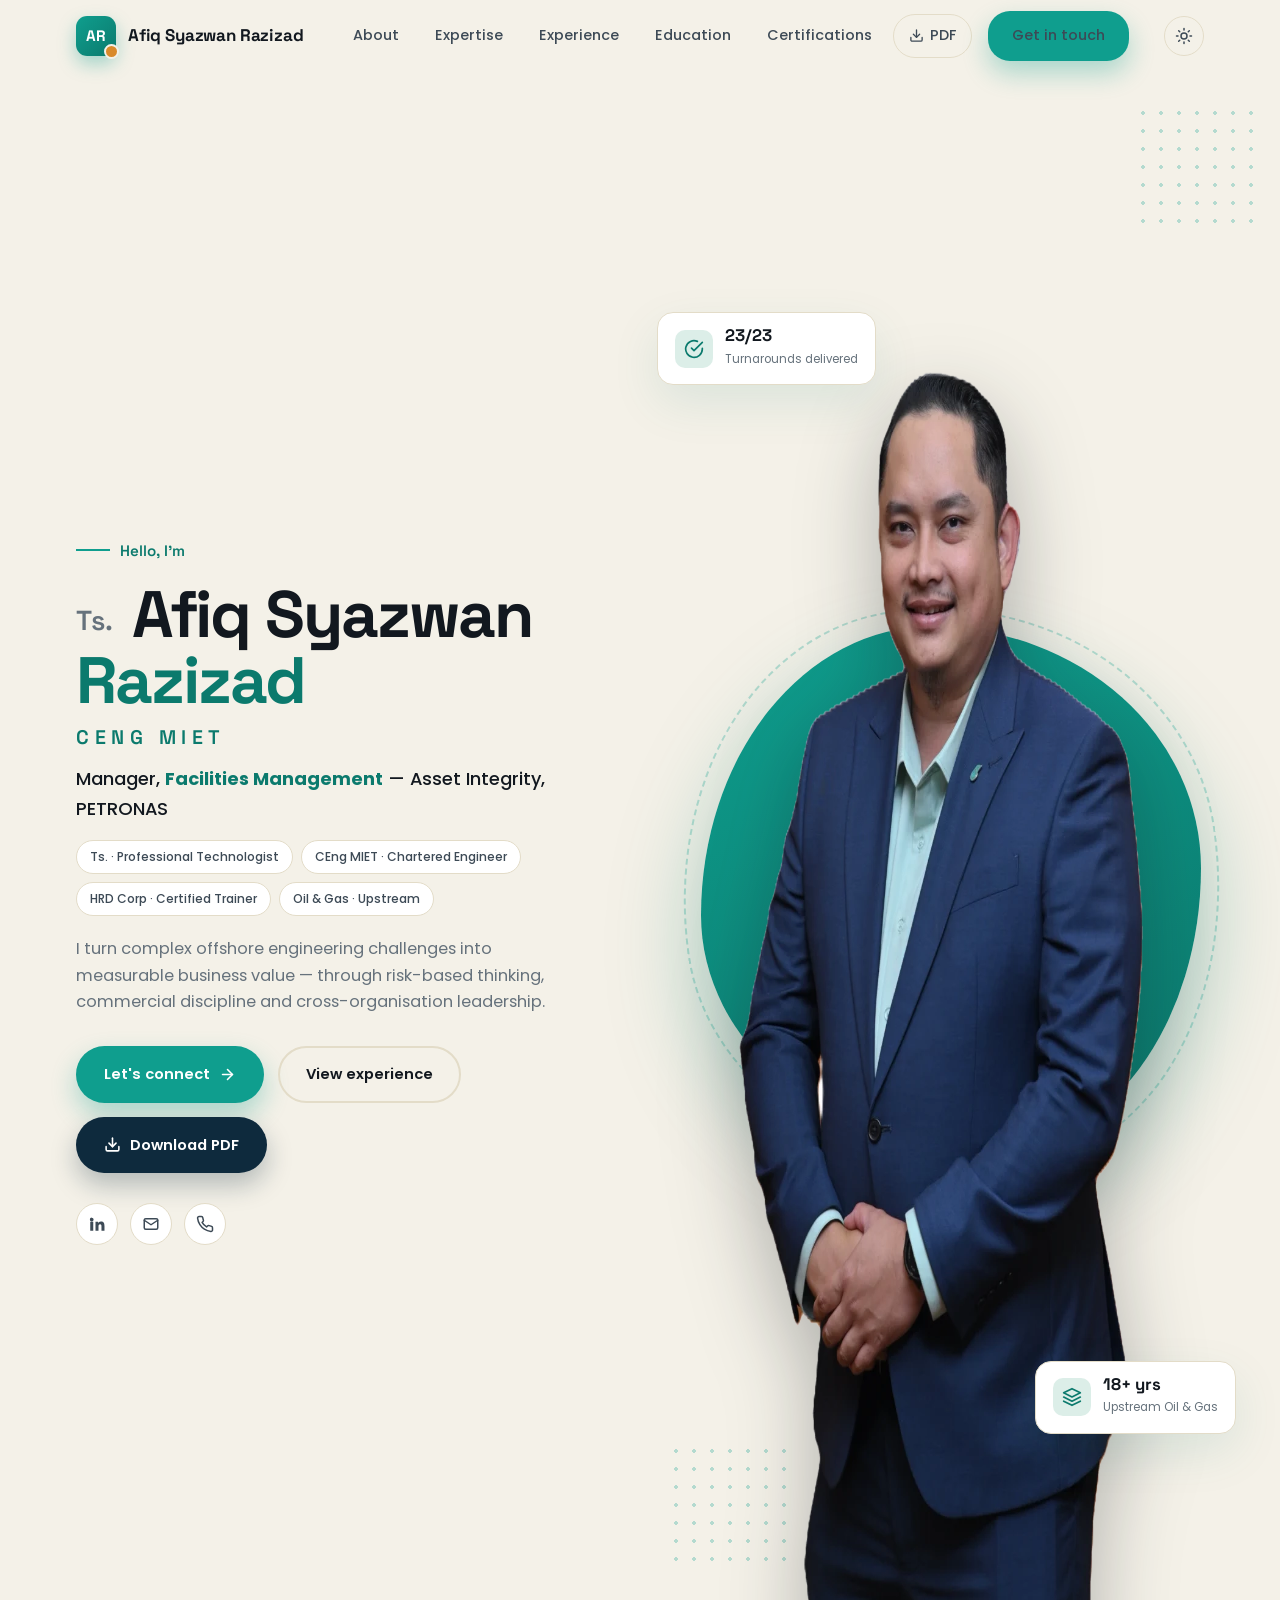
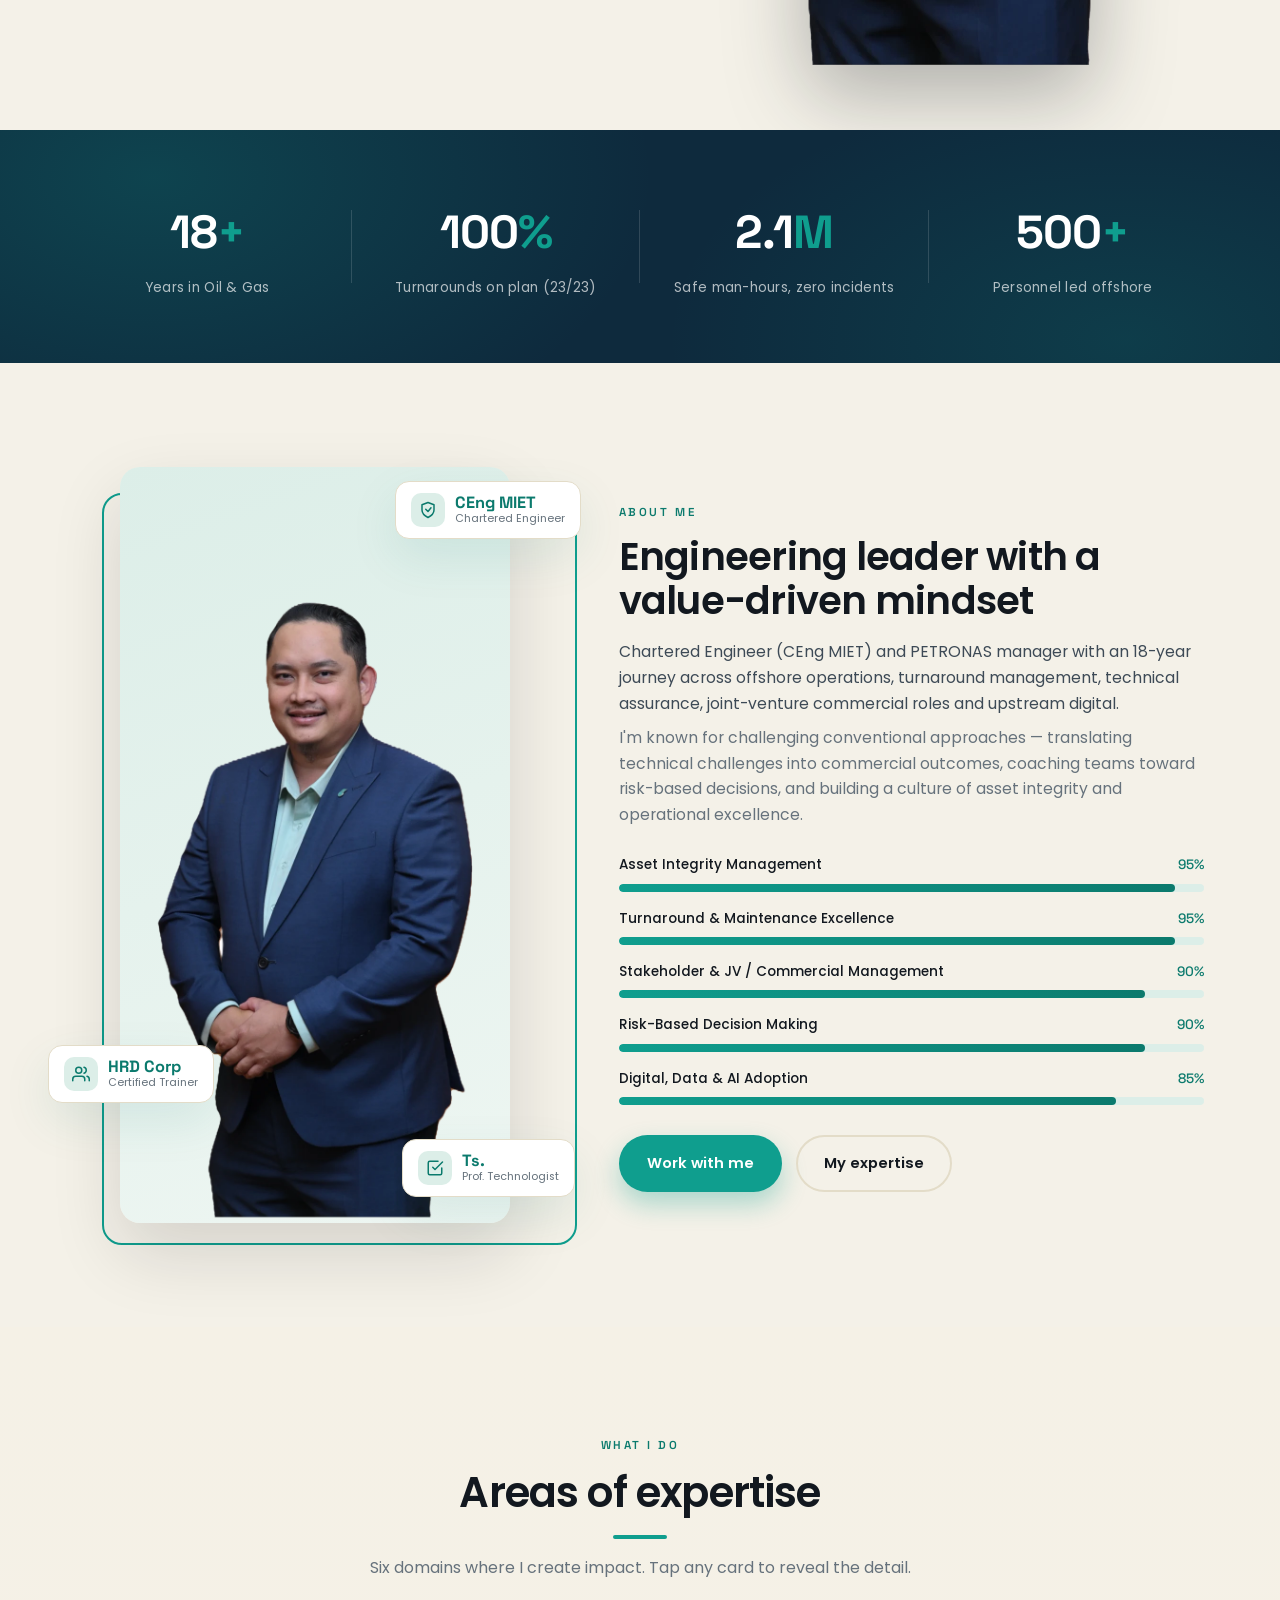
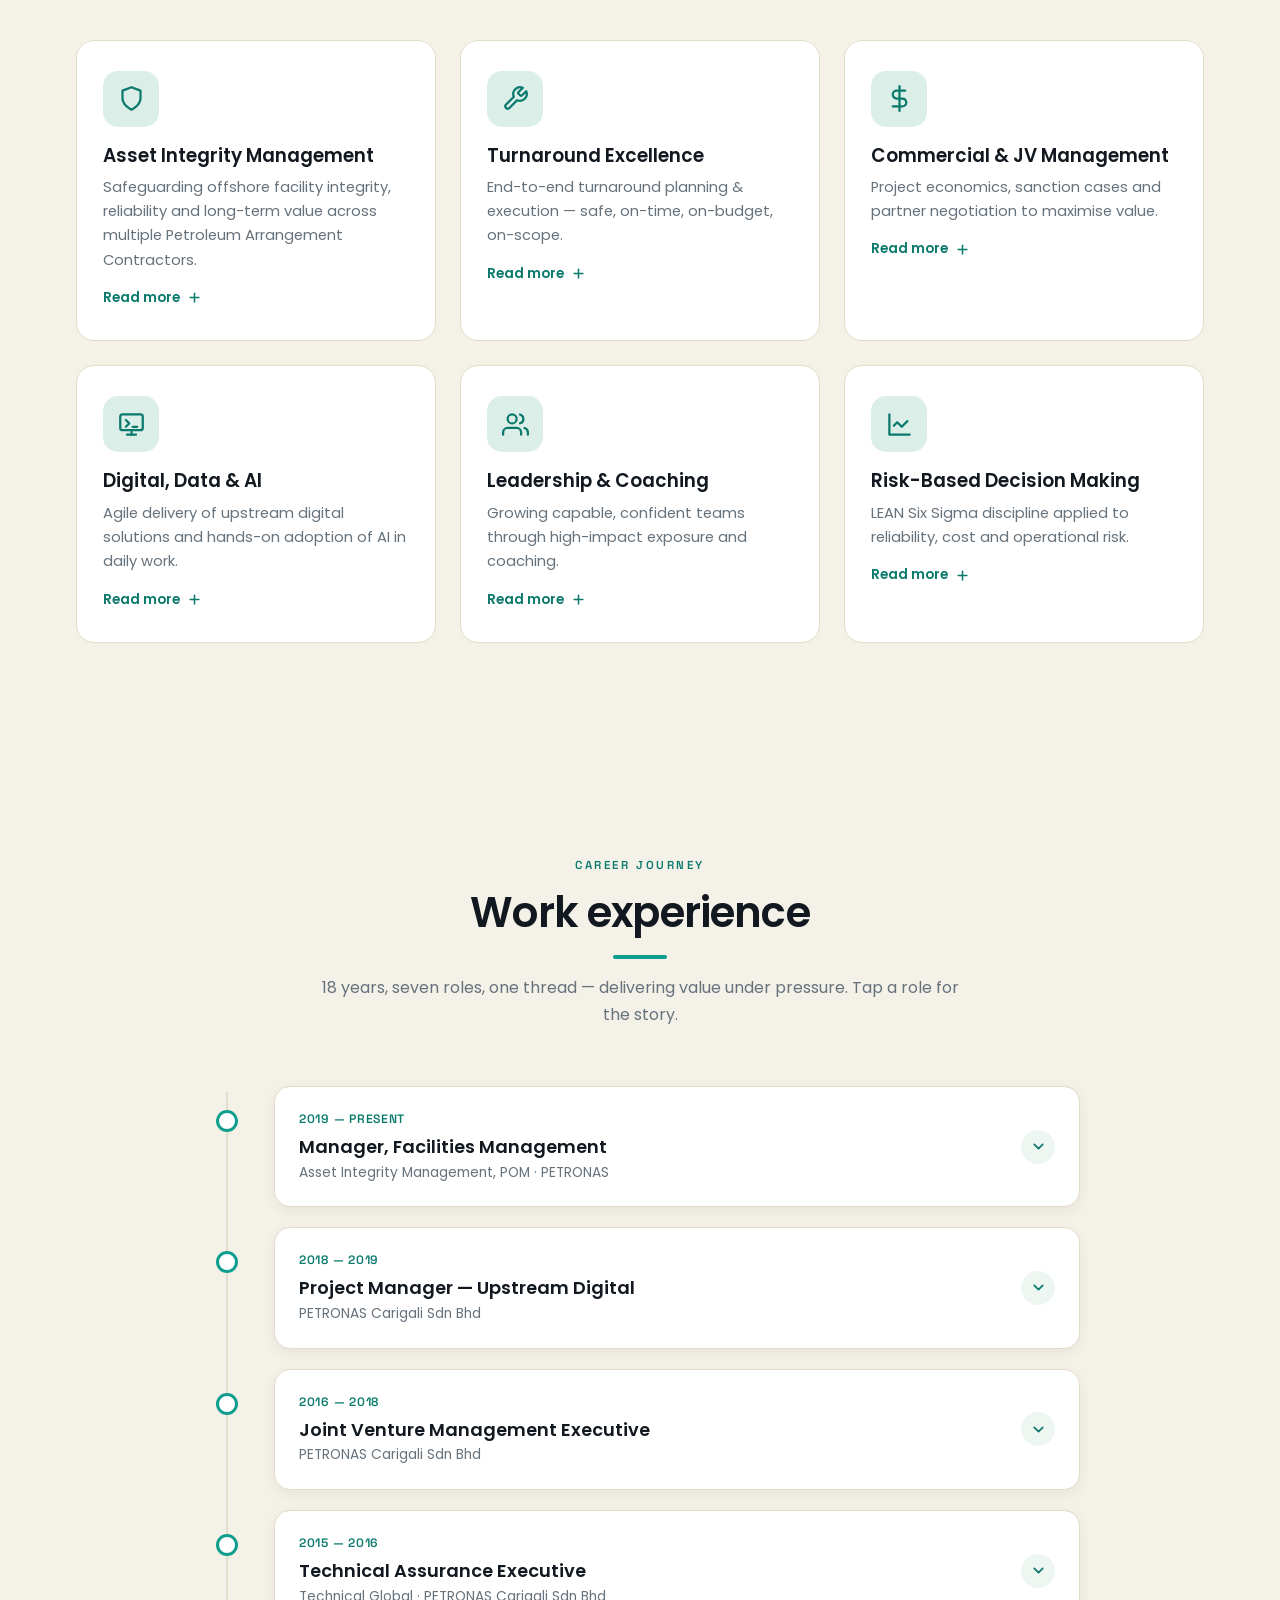
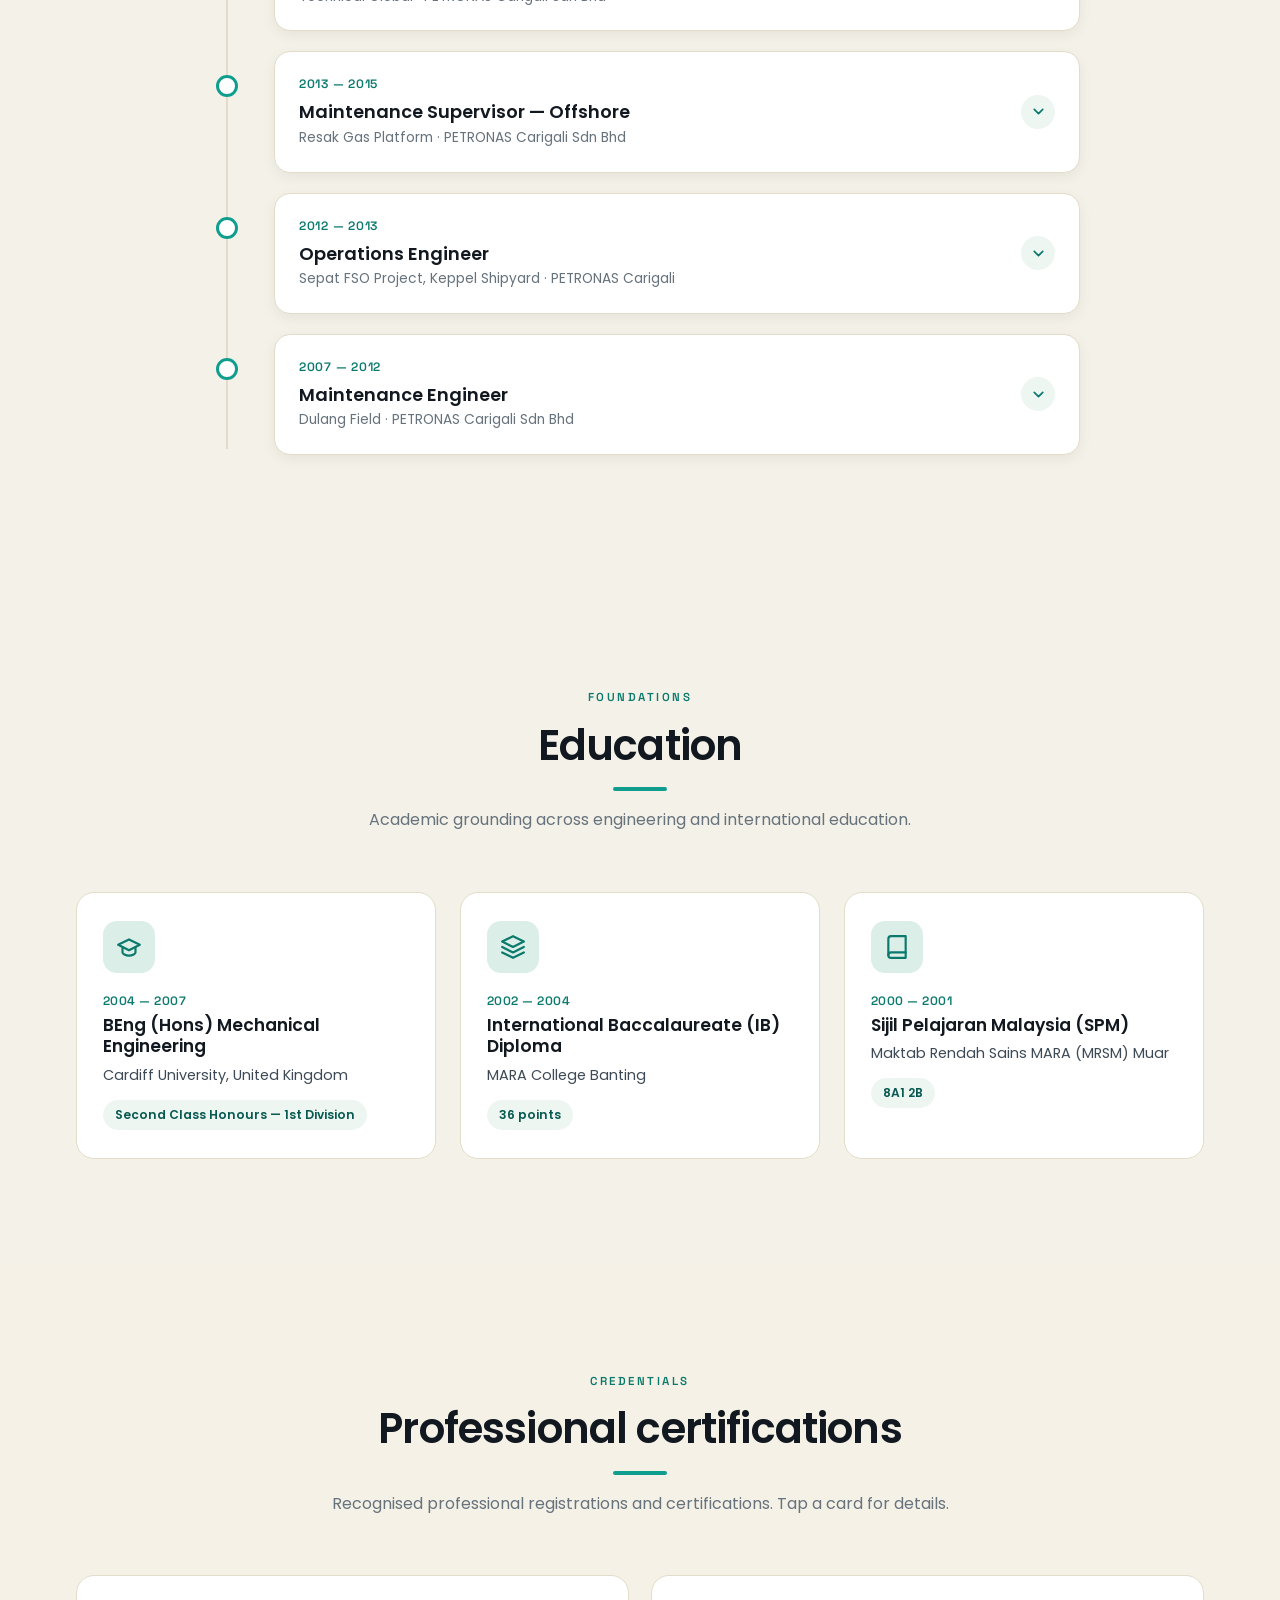
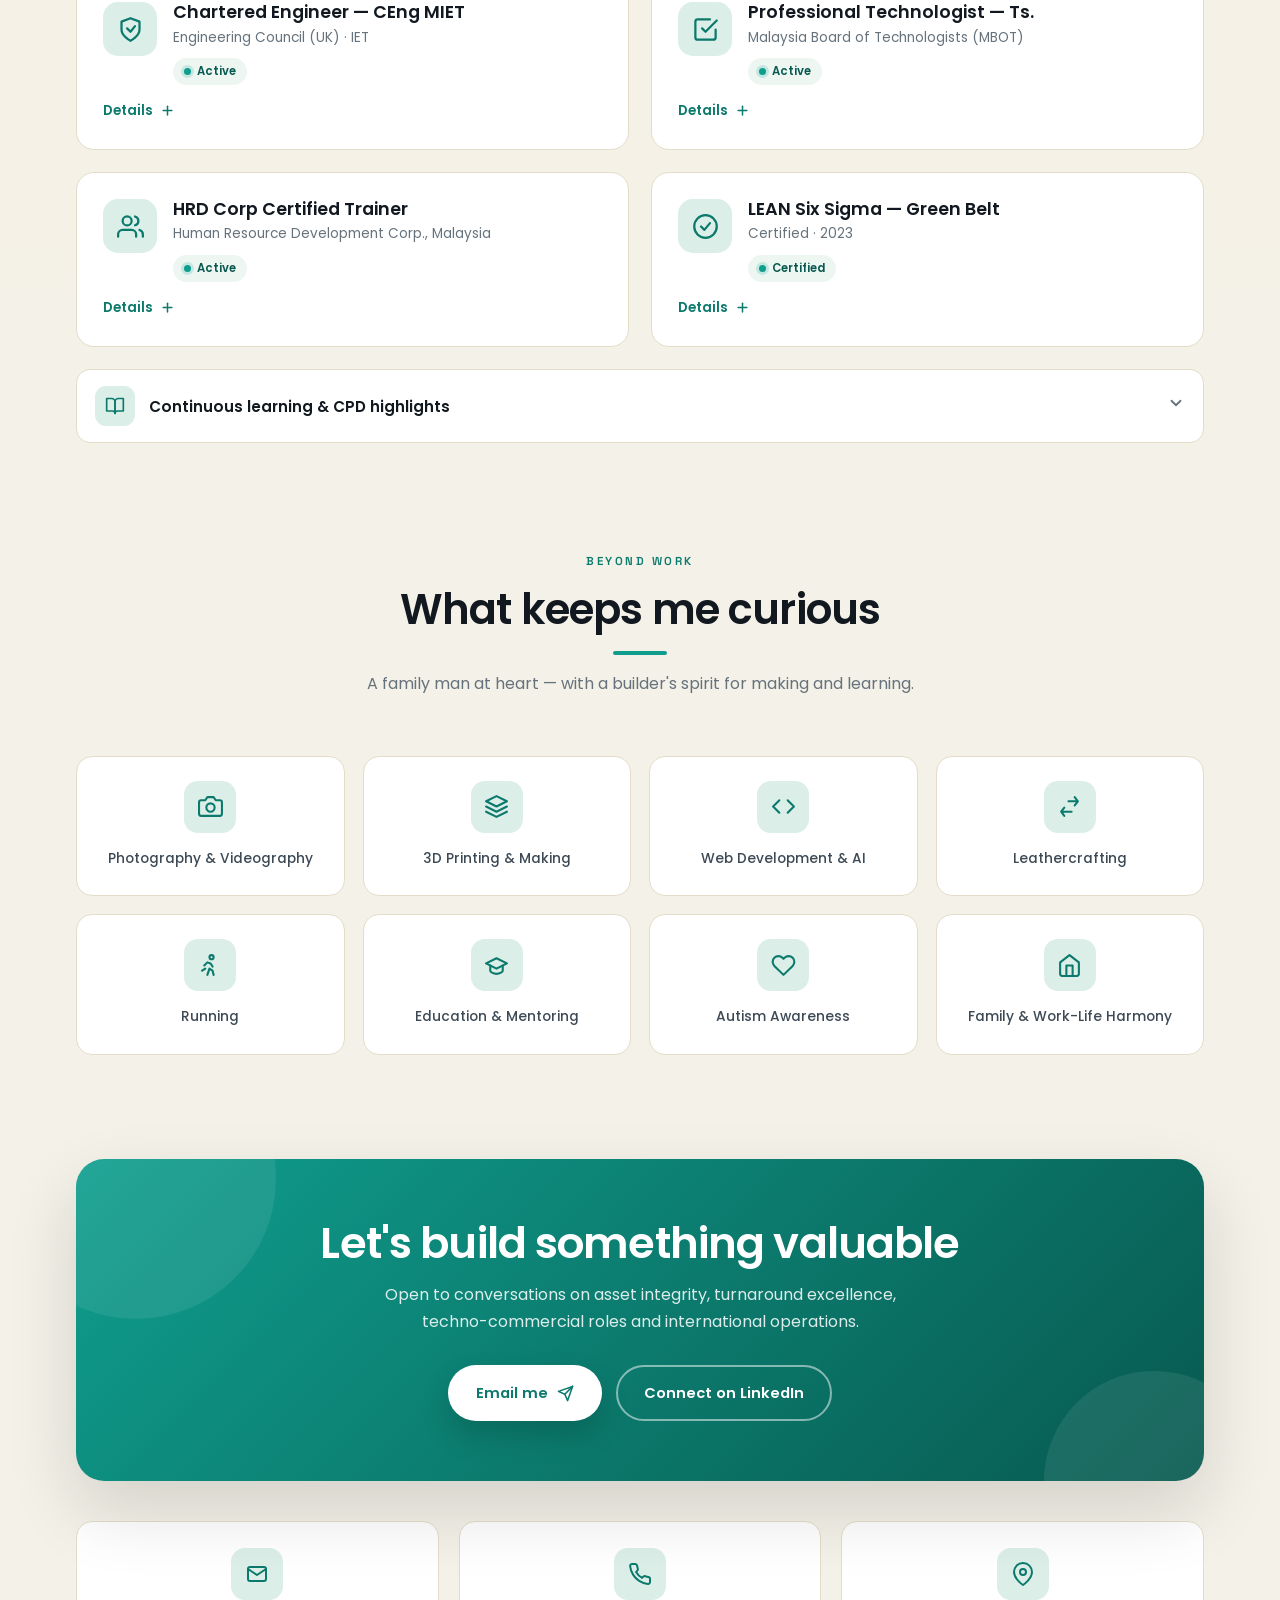
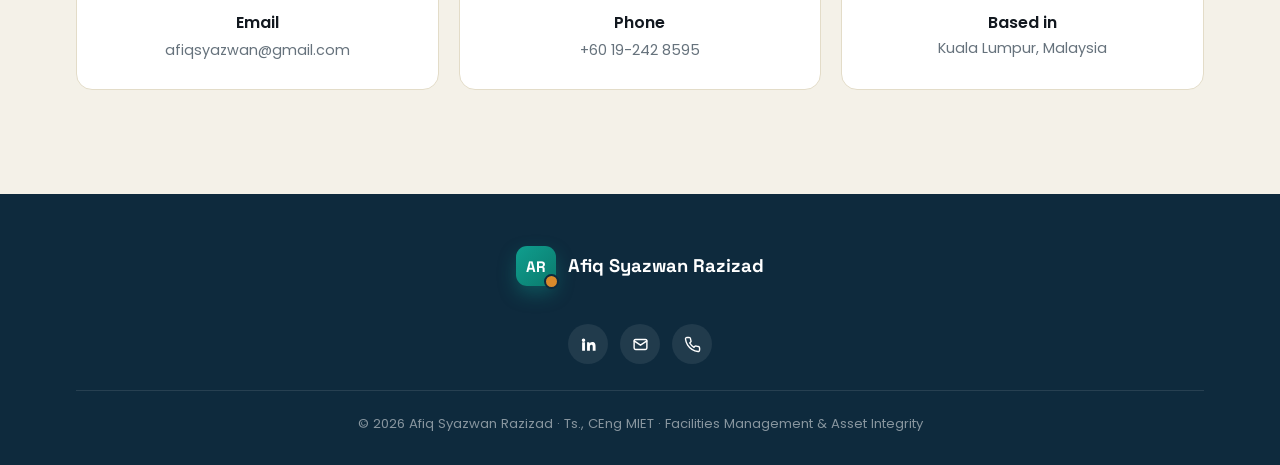
==== commit b3faa357: "Revert to original layout, fonts and components; keep new colour palette Brings back the original de" ====
--- a/index.html
+++ b/index.html
@@ -21,7 +21,7 @@
 <link rel="icon" type="image/svg+xml" href="assets/favicon.svg">
 <link rel="preconnect" href="https://fonts.googleapis.com">
 <link rel="preconnect" href="https://fonts.gstatic.com" crossorigin>
-<link href="https://fonts.googleapis.com/css2?family=Big+Shoulders+Display:wght@500;600;700;800&family=IBM+Plex+Sans:wght@300;400;500;600;700&family=IBM+Plex+Mono:wght@400;500;600&display=swap" rel="stylesheet">
+<link href="https://fonts.googleapis.com/css2?family=Space+Grotesk:wght@500;600;700&family=Poppins:wght@300;400;500;600;700&display=swap" rel="stylesheet">
 <link rel="stylesheet" href="css/style.css">
 
 <script type="application/ld+json">
@@ -48,19 +48,19 @@
 
 <a class="skip-link" href="#main">Skip to content</a>
 
-<!-- ===== HEADER / TITLE BLOCK ===== -->
+<!-- ===== NAV ===== -->
 <header id="hdr">
   <div class="wrap nav">
     <a href="#home" class="brand">
       <span class="monogram">AR</span>
-      <span class="brand-text">Afiq Syazwan Razizad<small>Facilities Management &amp; Asset Integrity</small></span>
+      <span class="brand-text">Afiq Syazwan Razizad</span>
     </a>
     <nav class="menu" id="menu">
-      <a href="#about">Profile</a>
-      <a href="#expertise">Capabilities</a>
-      <a href="#experience">Schedule</a>
-      <a href="#education">Foundations</a>
-      <a href="#certifications">Credentials</a>
+      <a href="#about">About</a>
+      <a href="#expertise">Expertise</a>
+      <a href="#experience">Experience</a>
+      <a href="#education">Education</a>
+      <a href="#certifications">Certifications</a>
       <a class="nav-pdf" href="assets/Afiq_Syazwan_Razizad_CV.pdf" download>
         <svg viewBox="0 0 24 24" fill="none" stroke="currentColor" stroke-width="2.1" stroke-linecap="round" stroke-linejoin="round" width="15" height="15"><path d="M21 15v4a2 2 0 0 1-2 2H5a2 2 0 0 1-2-2v-4"/><polyline points="7 10 12 15 17 10"/><line x1="12" y1="15" x2="12" y2="3"/></svg>
         PDF
@@ -77,14 +77,11 @@
 
 <main id="main">
 
-<!-- ===== HERO / COVER SHEET ===== -->
+<!-- ===== HERO ===== -->
 <section class="hero" id="home">
-  <div class="blueprint-grid" aria-hidden="true"></div>
+  <div class="dots d1"></div>
   <div class="wrap hero-grid">
     <div class="hero-left">
-      <div class="titleblock">
-        <span>DOC&nbsp;NO. AR&#8209;CV&#8209;2026</span><span>REV. A</span><span>UPDATED SEP 2026</span>
-      </div>
       <span class="hello">Hello, I'm</span>
       <h1><span class="pre">Ts.</span> Afiq Syazwan<br><span class="accent">Razizad</span><span class="post">CEng MIET</span></h1>
       <p class="role">Manager, <b>Facilities Management</b> — Asset Integrity, PETRONAS</p>
@@ -99,7 +96,7 @@
         <a href="#contact" class="btn btn-primary">Let's connect
           <svg viewBox="0 0 24 24" fill="none" stroke="currentColor" stroke-width="2.2" stroke-linecap="round" stroke-linejoin="round" width="17" height="17"><line x1="5" y1="12" x2="19" y2="12"/><polyline points="12 5 19 12 12 19"/></svg>
         </a>
-        <a href="#experience" class="btn btn-ghost">View schedule</a>
+        <a href="#experience" class="btn btn-ghost">View experience</a>
         <a href="assets/Afiq_Syazwan_Razizad_CV.pdf" download class="btn btn-download">
           <svg viewBox="0 0 24 24" fill="none" stroke="currentColor" stroke-width="2.2" stroke-linecap="round" stroke-linejoin="round" width="17" height="17"><path d="M21 15v4a2 2 0 0 1-2 2H5a2 2 0 0 1-2-2v-4"/><polyline points="7 10 12 15 17 10"/><line x1="12" y1="15" x2="12" y2="3"/></svg>
           Download PDF
@@ -112,17 +109,23 @@
       </div>
     </div>
     <div class="hero-right">
-      <div class="photo-frame">
-        <img class="portrait" alt="Afiq Syazwan Razizad" width="820" height="1602" src="assets/photo.webp">
-        <span class="callout co-1"><i></i><b>Ts.</b> Professional Technologist</span>
-        <span class="callout co-2"><i></i><b>CEng MIET</b> Chartered Engineer</span>
-        <span class="callout co-3"><i></i><b>HRD Corp</b> Certified Trainer</span>
-      </div>
-    </div>
-  </div>
-</section>
-
-<!-- ===== STATS / INSPECTION PLATE ===== -->
+      <div class="blob"></div>
+      <div class="blob-ring"></div>
+      <div class="dots d2"></div>
+      <img class="portrait" alt="Afiq Syazwan Razizad" width="820" height="1602" src="assets/photo.webp">
+      <div class="float-card fc1">
+        <span class="ic"><svg viewBox="0 0 24 24" fill="none" stroke="currentColor" stroke-width="2" stroke-linecap="round" stroke-linejoin="round"><path d="M22 11.08V12a10 10 0 1 1-5.93-9.14"/><polyline points="22 4 12 14.01 9 11.01"/></svg></span>
+        <div><b>23/23</b><span>Turnarounds delivered</span></div>
+      </div>
+      <div class="float-card fc2">
+        <span class="ic"><svg viewBox="0 0 24 24" fill="none" stroke="currentColor" stroke-width="2" stroke-linecap="round" stroke-linejoin="round"><path d="M12 2 2 7l10 5 10-5-10-5z"/><path d="m2 17 10 5 10-5M2 12l10 5 10-5"/></svg></span>
+        <div><b>18+ yrs</b><span>Upstream Oil &amp; Gas</span></div>
+      </div>
+    </div>
+  </div>
+</section>
+
+<!-- ===== STATS ===== -->
 <section class="stats">
   <div class="wrap">
     <div class="stats-grid">
@@ -134,20 +137,27 @@
   </div>
 </section>
 
-<!-- ===== ABOUT / PROFILE ===== -->
+<!-- ===== ABOUT ===== -->
 <section class="section" id="about">
   <div class="wrap about-grid">
-    <div class="about-panel reveal-up">
-      <span class="eyebrow">Sheet 01 / Profile</span>
-      <dl class="specs">
-        <div><dt>Based in</dt><dd>Kuala Lumpur, Malaysia</dd></div>
-        <div><dt>Employer</dt><dd>PETRONAS</dd></div>
-        <div><dt>Discipline</dt><dd>Mechanical / Facilities</dd></div>
-        <div><dt>Experience</dt><dd>18+ years, upstream O&amp;G</dd></div>
-        <div><dt>Registration</dt><dd>CEng MIET · Ts. · HRD Corp</dd></div>
-      </dl>
+    <div class="about-photo reveal-up">
+      <div class="about-outline"></div>
+      <div class="about-frame"><img alt="Afiq Syazwan Razizad" src="assets/photo.webp"></div>
+      <div class="about-badge badge-ceng">
+        <span class="bi"><svg viewBox="0 0 24 24" fill="none" stroke="currentColor" stroke-width="2" stroke-linecap="round" stroke-linejoin="round"><path d="M12 22s8-4 8-10V5l-8-3-8 3v7c0 6 8 10 8 10z"/><polyline points="9 11 12 14 16 9"/></svg></span>
+        <span class="bt"><b>CEng MIET</b><span>Chartered Engineer</span></span>
+      </div>
+      <div class="about-badge badge-ts">
+        <span class="bi"><svg viewBox="0 0 24 24" fill="none" stroke="currentColor" stroke-width="2" stroke-linecap="round" stroke-linejoin="round"><path d="m9 11 3 3L22 4"/><path d="M21 12v7a2 2 0 0 1-2 2H5a2 2 0 0 1-2-2V5a2 2 0 0 1 2-2h11"/></svg></span>
+        <span class="bt"><b>Ts.</b><span>Prof. Technologist</span></span>
+      </div>
+      <div class="about-badge badge-hrd">
+        <span class="bi"><svg viewBox="0 0 24 24" fill="none" stroke="currentColor" stroke-width="2" stroke-linecap="round" stroke-linejoin="round"><path d="M17 21v-2a4 4 0 0 0-4-4H5a4 4 0 0 0-4 4v2"/><circle cx="9" cy="7" r="4"/><path d="M23 21v-2a4 4 0 0 0-3-3.87M16 3.13a4 4 0 0 1 0 7.75"/></svg></span>
+        <span class="bt"><b>HRD Corp</b><span>Certified Trainer</span></span>
+      </div>
     </div>
     <div class="about-text reveal-up">
+      <span class="eyebrow">About me</span>
       <h2>Engineering leader with a value-driven mindset</h2>
       <p class="lead">Chartered Engineer (CEng MIET) and PETRONAS manager with an 18-year journey across offshore operations, turnaround management, technical assurance, joint-venture commercial roles and upstream digital.</p>
       <p>I'm known for challenging conventional approaches — translating technical challenges into commercial outcomes, coaching teams toward risk-based decisions, and building a culture of asset integrity and operational excellence.</p>
@@ -160,24 +170,24 @@
       </div>
       <div class="about-actions">
         <a href="#contact" class="btn btn-primary">Work with me</a>
-        <a href="#expertise" class="btn btn-ghost">My capabilities</a>
-      </div>
-    </div>
-  </div>
-</section>
-
-<!-- ===== EXPERTISE / CAPABILITIES ===== -->
+        <a href="#expertise" class="btn btn-ghost">My expertise</a>
+      </div>
+    </div>
+  </div>
+</section>
+
+<!-- ===== EXPERTISE ===== -->
 <section class="section expertise" id="expertise">
   <div class="wrap">
     <div class="sec-head reveal-up">
-      <span class="eyebrow">Sheet 02 / Capabilities</span>
+      <span class="eyebrow">What I do</span>
       <h2>Areas of expertise</h2>
+      <div class="divider"></div>
       <p>Six domains where I create impact. Tap any card to reveal the detail.</p>
     </div>
     <div class="cards">
 
       <div class="card reveal-up">
-        <span class="card-code">EX&#8209;01</span>
         <div class="ci"><svg viewBox="0 0 24 24" fill="none" stroke="currentColor" stroke-width="2" stroke-linecap="round" stroke-linejoin="round"><path d="M12 22s8-4 8-10V5l-8-3-8 3v7c0 6 8 10 8 10z"/></svg></div>
         <h3>Asset Integrity Management</h3>
         <p>Safeguarding offshore facility integrity, reliability and long-term value across multiple Petroleum Arrangement Contractors.</p>
@@ -191,7 +201,6 @@
       </div>
 
       <div class="card reveal-up">
-        <span class="card-code">EX&#8209;02</span>
         <div class="ci"><svg viewBox="0 0 24 24" fill="none" stroke="currentColor" stroke-width="2" stroke-linecap="round" stroke-linejoin="round"><path d="M14.7 6.3a1 1 0 0 0 0 1.4l1.6 1.6a1 1 0 0 0 1.4 0l3.77-3.77a6 6 0 0 1-7.94 7.94l-6.91 6.91a2.12 2.12 0 0 1-3-3l6.91-6.91a6 6 0 0 1 7.94-7.94l-3.76 3.76z"/></svg></div>
         <h3>Turnaround Excellence</h3>
         <p>End-to-end turnaround planning &amp; execution — safe, on-time, on-budget, on-scope.</p>
@@ -205,7 +214,6 @@
       </div>
 
       <div class="card reveal-up">
-        <span class="card-code">EX&#8209;03</span>
         <div class="ci"><svg viewBox="0 0 24 24" fill="none" stroke="currentColor" stroke-width="2" stroke-linecap="round" stroke-linejoin="round"><line x1="12" y1="1" x2="12" y2="23"/><path d="M17 5H9.5a3.5 3.5 0 0 0 0 7h5a3.5 3.5 0 0 1 0 7H6"/></svg></div>
         <h3>Commercial &amp; JV Management</h3>
         <p>Project economics, sanction cases and partner negotiation to maximise value.</p>
@@ -219,7 +227,6 @@
       </div>
 
       <div class="card reveal-up">
-        <span class="card-code">EX&#8209;04</span>
         <div class="ci"><svg viewBox="0 0 24 24" fill="none" stroke="currentColor" stroke-width="2" stroke-linecap="round" stroke-linejoin="round"><rect x="2" y="3" width="20" height="14" rx="2"/><line x1="8" y1="21" x2="16" y2="21"/><line x1="12" y1="17" x2="12" y2="21"/><path d="m7 8 3 3-3 3M13 14h4"/></svg></div>
         <h3>Digital, Data &amp; AI</h3>
         <p>Agile delivery of upstream digital solutions and hands-on adoption of AI in daily work.</p>
@@ -233,7 +240,6 @@
       </div>
 
       <div class="card reveal-up">
-        <span class="card-code">EX&#8209;05</span>
         <div class="ci"><svg viewBox="0 0 24 24" fill="none" stroke="currentColor" stroke-width="2" stroke-linecap="round" stroke-linejoin="round"><path d="M17 21v-2a4 4 0 0 0-4-4H5a4 4 0 0 0-4 4v2"/><circle cx="9" cy="7" r="4"/><path d="M23 21v-2a4 4 0 0 0-3-3.87M16 3.13a4 4 0 0 1 0 7.75"/></svg></div>
         <h3>Leadership &amp; Coaching</h3>
         <p>Growing capable, confident teams through high-impact exposure and coaching.</p>
@@ -248,7 +254,6 @@
       </div>
 
       <div class="card reveal-up">
-        <span class="card-code">EX&#8209;06</span>
         <div class="ci"><svg viewBox="0 0 24 24" fill="none" stroke="currentColor" stroke-width="2" stroke-linecap="round" stroke-linejoin="round"><path d="M3 3v18h18"/><path d="m19 9-5 5-4-4-3 3"/></svg></div>
         <h3>Risk-Based Decision Making</h3>
         <p>LEAN Six Sigma discipline applied to reliability, cost and operational risk.</p>
@@ -265,180 +270,190 @@
   </div>
 </section>
 
-<!-- ===== EXPERIENCE / SCHEDULE ===== -->
+<!-- ===== EXPERIENCE ===== -->
 <section class="section" id="experience">
   <div class="wrap">
     <div class="sec-head reveal-up">
-      <span class="eyebrow">Sheet 03 / Schedule</span>
+      <span class="eyebrow">Career journey</span>
       <h2>Work experience</h2>
-      <p>18 years, seven engagements, one thread — delivering value under pressure. Tap a row for the story.</p>
-    </div>
-
-    <div class="gantt" id="gantt">
-      <div class="gantt-axis" aria-hidden="true">
-        <span style="left:0%">2007</span><span style="left:15.8%">2010</span><span style="left:31.6%">2013</span>
-        <span style="left:47.4%">2016</span><span style="left:63.2%">2019</span><span style="left:78.9%">2022</span>
-        <span style="left:100%">2026 · Present</span>
-      </div>
-
-      <div class="gt-row reveal-up">
-        <button class="gt-head">
-          <div class="gt-meta">
-            <span class="gt-year">2019 — Present</span>
-            <span class="gt-role">Manager, Facilities Management</span>
-            <span class="gt-org">Asset Integrity Management, POM · PETRONAS</span>
-          </div>
-          <div class="gt-track"><i class="gt-bar" style="--l:63.2%;--w:36.8%"></i></div>
-          <span class="gt-chev"><svg viewBox="0 0 24 24" fill="none" stroke="currentColor" stroke-width="2.4" stroke-linecap="round" stroke-linejoin="round"><polyline points="6 9 12 15 18 9"/></svg></span>
-        </button>
-        <div class="gt-body"><div class="gt-body-in">
-          <p class="desc">Oversee multiple Petroleum Arrangement Contractors (PACs) and lead multidisciplinary teams delivering complex offshore facility projects — steering practices, approving budgets and driving technology adoption across assets.</p>
-          <ul class="gt-high">
-            <li>Delivered millions in savings via Long-Term Diving Support Vessel sequencing.</li>
-            <li>Engineered a cross-PAC spare-engine sharing model, avoiding an insurance-spare purchase.</li>
-            <li>23/23 planned turnarounds delivered with 2.1M+ safe man-hours and zero incidents.</li>
-            <li>Recovered a near-cancelled turnaround (GK) to finish one day early.</li>
-          </ul>
-          <div class="gt-pills"><span>PAC Governance</span><span>Cost Optimisation</span><span>Stakeholder Mgmt</span><span>Asset Integrity</span></div>
-        </div></div>
-      </div>
-
-      <div class="gt-row reveal-up">
-        <button class="gt-head">
-          <div class="gt-meta">
-            <span class="gt-year">2018 — 2019</span>
-            <span class="gt-role">Project Manager — Upstream Digital</span>
-            <span class="gt-org">PETRONAS Carigali Sdn Bhd</span>
-          </div>
-          <div class="gt-track"><i class="gt-bar" style="--l:57.9%;--w:5.3%"></i></div>
-          <span class="gt-chev"><svg viewBox="0 0 24 24" fill="none" stroke="currentColor" stroke-width="2.4" stroke-linecap="round" stroke-linejoin="round"><polyline points="6 9 12 15 18 9"/></svg></span>
-        </button>
-        <div class="gt-body"><div class="gt-body-in">
-          <p class="desc">Delivered multiple digital projects using Agile, injecting offshore operational expertise so solutions were practical for real production environments.</p>
-          <ul class="gt-high">
-            <li>Led cross-functional squads; set backlogs, sprint goals and acceptance criteria.</li>
-            <li>Shipped a multi-stream release integrating analytics &amp; workflow automation.</li>
-            <li>Reduced manual hand-offs and shortened decision cycles across assets.</li>
-          </ul>
-          <div class="gt-pills"><span>Agile Delivery</span><span>Digitalisation</span><span>Vendor Mgmt</span></div>
-        </div></div>
-      </div>
-
-      <div class="gt-row reveal-up">
-        <button class="gt-head">
-          <div class="gt-meta">
-            <span class="gt-year">2016 — 2018</span>
-            <span class="gt-role">Joint Venture Management Executive</span>
-            <span class="gt-org">PETRONAS Carigali Sdn Bhd</span>
-          </div>
-          <div class="gt-track"><i class="gt-bar" style="--l:47.4%;--w:10.5%"></i></div>
-          <span class="gt-chev"><svg viewBox="0 0 24 24" fill="none" stroke="currentColor" stroke-width="2.4" stroke-linecap="round" stroke-linejoin="round"><polyline points="6 9 12 15 18 9"/></svg></span>
-        </button>
-        <div class="gt-body"><div class="gt-body-in">
-          <p class="desc">Evaluated project economics and prepared sanction materials up to SVP level, while managing PSC partner relationships to achieve consensus on high-value projects.</p>
-          <ul class="gt-high">
-            <li>Convinced senior management to sanction a high-upfront, high-upside project.</li>
-            <li>Secured unified PSC partner support through robust economic modelling.</li>
-            <li>Co-initiated the Non-Operating Venture Forum (200+ participants).</li>
-          </ul>
-          <div class="gt-pills"><span>Project Economics</span><span>Negotiation</span><span>Sanction Cases</span></div>
-        </div></div>
-      </div>
-
-      <div class="gt-row reveal-up">
-        <button class="gt-head">
-          <div class="gt-meta">
-            <span class="gt-year">2015 — 2016</span>
-            <span class="gt-role">Technical Assurance Executive</span>
-            <span class="gt-org">Technical Global · PETRONAS Carigali Sdn Bhd</span>
-          </div>
-          <div class="gt-track"><i class="gt-bar" style="--l:42.1%;--w:5.3%"></i></div>
-          <span class="gt-chev"><svg viewBox="0 0 24 24" fill="none" stroke="currentColor" stroke-width="2.4" stroke-linecap="round" stroke-linejoin="round"><polyline points="6 9 12 15 18 9"/></svg></span>
-        </button>
-        <div class="gt-body"><div class="gt-body-in">
-          <p class="desc">Led development of OEMS 2.0 for Turnaround Management across PETRONAS Carigali, applying LEAN to simplify processes in Terengganu, Sabah and Sarawak.</p>
-          <ul class="gt-high">
-            <li>Delivered a standardised framework enhancing efficiency &amp; governance nationwide.</li>
-            <li>Influenced senior management to approve and adopt the new system.</li>
-            <li>Upskilled and certified in LEAN to guide multidisciplinary teams.</li>
-          </ul>
-          <div class="gt-pills"><span>OEMS 2.0</span><span>LEAN</span><span>Process Excellence</span></div>
-        </div></div>
-      </div>
-
-      <div class="gt-row reveal-up">
-        <button class="gt-head">
-          <div class="gt-meta">
-            <span class="gt-year">2013 — 2015</span>
-            <span class="gt-role">Maintenance Supervisor — Offshore</span>
-            <span class="gt-org">Resak Gas Platform · PETRONAS Carigali Sdn Bhd</span>
-          </div>
-          <div class="gt-track"><i class="gt-bar" style="--l:31.6%;--w:10.5%"></i></div>
-          <span class="gt-chev"><svg viewBox="0 0 24 24" fill="none" stroke="currentColor" stroke-width="2.4" stroke-linecap="round" stroke-linejoin="round"><polyline points="6 9 12 15 18 9"/></svg></span>
-        </button>
-        <div class="gt-body"><div class="gt-body-in">
-          <p class="desc">Enabled safe, efficient maintenance on a high-H2S gas platform — reviewing permits, JHAs and work-packs to protect asset integrity.</p>
-          <ul class="gt-high">
-            <li>Delivered the Resak Turnaround on time with zero incidents.</li>
-            <li>Streamlined permit-to-work systems and readiness across all fronts.</li>
-            <li>Cleared instrumentation maintenance backlog without impacting production.</li>
-          </ul>
-          <div class="gt-pills"><span>Offshore Ops</span><span>Safety (H2S)</span><span>Turnaround</span></div>
-        </div></div>
-      </div>
-
-      <div class="gt-row reveal-up">
-        <button class="gt-head">
-          <div class="gt-meta">
-            <span class="gt-year">2012 — 2013</span>
-            <span class="gt-role">Operations Engineer</span>
-            <span class="gt-org">Sepat FSO Project, Keppel Shipyard · PETRONAS Carigali</span>
-          </div>
-          <div class="gt-track"><i class="gt-bar" style="--l:26.3%;--w:5.3%"></i></div>
-          <span class="gt-chev"><svg viewBox="0 0 24 24" fill="none" stroke="currentColor" stroke-width="2.4" stroke-linecap="round" stroke-linejoin="round"><polyline points="6 9 12 15 18 9"/></svg></span>
-        </button>
-        <div class="gt-body"><div class="gt-body-in">
-          <p class="desc">Operations representative for the construction of a Floating Storage &amp; Offloading unit — from concept select through FEED to construction.</p>
-          <ul class="gt-high">
-            <li>Delivered first gas and first oil on schedule.</li>
-            <li>Embedded long-term operability requirements into design.</li>
-            <li>Coordinated commissioning &amp; readiness across disciplines.</li>
-          </ul>
-          <div class="gt-pills"><span>FSO / Projects</span><span>Commissioning</span><span>Operability</span></div>
-        </div></div>
-      </div>
-
-      <div class="gt-row reveal-up">
-        <button class="gt-head">
-          <div class="gt-meta">
-            <span class="gt-year">2007 — 2012</span>
-            <span class="gt-role">Maintenance Engineer</span>
-            <span class="gt-org">Dulang Field · PETRONAS Carigali Sdn Bhd</span>
-          </div>
-          <div class="gt-track"><i class="gt-bar" style="--l:0%;--w:26.3%"></i></div>
-          <span class="gt-chev"><svg viewBox="0 0 24 24" fill="none" stroke="currentColor" stroke-width="2.4" stroke-linecap="round" stroke-linejoin="round"><polyline points="6 9 12 15 18 9"/></svg></span>
-        </button>
-        <div class="gt-body"><div class="gt-body-in">
-          <p class="desc">Turnaround Coordinator for a major integrated offshore turnaround — aligning multiple contractors and disciplines under strict safety and compliance.</p>
-          <ul class="gt-high">
-            <li>Delivered a 500+ personnel turnaround on time, on budget, on scope.</li>
-            <li>Chaired TARA sessions and led TaSCO scope-optimisation challenge sessions.</li>
-            <li>Managed procurement for shutdown Construction Work Requests.</li>
-          </ul>
-          <div class="gt-pills"><span>Turnaround Coordinator</span><span>Risk Assessment</span><span>Budget Planning</span></div>
-        </div></div>
-      </div>
-
-    </div>
-  </div>
-</section>
-
-<!-- ===== EDUCATION / FOUNDATIONS ===== -->
+      <div class="divider"></div>
+      <p>18 years, seven roles, one thread — delivering value under pressure. Tap a role for the story.</p>
+    </div>
+    <div class="timeline" id="timeline">
+
+      <div class="tl-item reveal-up">
+        <span class="tl-dot"></span>
+        <div class="tl-card">
+          <button class="tl-head">
+            <div class="tl-meta">
+              <div class="tl-year">2019 — Present</div>
+              <div class="tl-role">Manager, Facilities Management</div>
+              <div class="tl-org">Asset Integrity Management, POM · PETRONAS</div>
+            </div>
+            <span class="tl-chev"><svg viewBox="0 0 24 24" fill="none" stroke="currentColor" stroke-width="2.4" stroke-linecap="round" stroke-linejoin="round"><polyline points="6 9 12 15 18 9"/></svg></span>
+          </button>
+          <div class="tl-body"><div class="tl-body-in">
+            <p class="desc">Oversee multiple Petroleum Arrangement Contractors (PACs) and lead multidisciplinary teams delivering complex offshore facility projects — steering practices, approving budgets and driving technology adoption across assets.</p>
+            <ul class="tl-high">
+              <li>Delivered millions in savings via Long-Term Diving Support Vessel sequencing.</li>
+              <li>Engineered a cross-PAC spare-engine sharing model, avoiding an insurance-spare purchase.</li>
+              <li>23/23 planned turnarounds delivered with 2.1M+ safe man-hours and zero incidents.</li>
+              <li>Recovered a near-cancelled turnaround (GK) to finish one day early.</li>
+            </ul>
+            <div class="tl-pills"><span>PAC Governance</span><span>Cost Optimisation</span><span>Stakeholder Mgmt</span><span>Asset Integrity</span></div>
+          </div></div>
+        </div>
+      </div>
+
+      <div class="tl-item reveal-up">
+        <span class="tl-dot"></span>
+        <div class="tl-card">
+          <button class="tl-head">
+            <div class="tl-meta">
+              <div class="tl-year">2018 — 2019</div>
+              <div class="tl-role">Project Manager — Upstream Digital</div>
+              <div class="tl-org">PETRONAS Carigali Sdn Bhd</div>
+            </div>
+            <span class="tl-chev"><svg viewBox="0 0 24 24" fill="none" stroke="currentColor" stroke-width="2.4" stroke-linecap="round" stroke-linejoin="round"><polyline points="6 9 12 15 18 9"/></svg></span>
+          </button>
+          <div class="tl-body"><div class="tl-body-in">
+            <p class="desc">Delivered multiple digital projects using Agile, injecting offshore operational expertise so solutions were practical for real production environments.</p>
+            <ul class="tl-high">
+              <li>Led cross-functional squads; set backlogs, sprint goals and acceptance criteria.</li>
+              <li>Shipped a multi-stream release integrating analytics &amp; workflow automation.</li>
+              <li>Reduced manual hand-offs and shortened decision cycles across assets.</li>
+            </ul>
+            <div class="tl-pills"><span>Agile Delivery</span><span>Digitalisation</span><span>Vendor Mgmt</span></div>
+          </div></div>
+        </div>
+      </div>
+
+      <div class="tl-item reveal-up">
+        <span class="tl-dot"></span>
+        <div class="tl-card">
+          <button class="tl-head">
+            <div class="tl-meta">
+              <div class="tl-year">2016 — 2018</div>
+              <div class="tl-role">Joint Venture Management Executive</div>
+              <div class="tl-org">PETRONAS Carigali Sdn Bhd</div>
+            </div>
+            <span class="tl-chev"><svg viewBox="0 0 24 24" fill="none" stroke="currentColor" stroke-width="2.4" stroke-linecap="round" stroke-linejoin="round"><polyline points="6 9 12 15 18 9"/></svg></span>
+          </button>
+          <div class="tl-body"><div class="tl-body-in">
+            <p class="desc">Evaluated project economics and prepared sanction materials up to SVP level, while managing PSC partner relationships to achieve consensus on high-value projects.</p>
+            <ul class="tl-high">
+              <li>Convinced senior management to sanction a high-upfront, high-upside project.</li>
+              <li>Secured unified PSC partner support through robust economic modelling.</li>
+              <li>Co-initiated the Non-Operating Venture Forum (200+ participants).</li>
+            </ul>
+            <div class="tl-pills"><span>Project Economics</span><span>Negotiation</span><span>Sanction Cases</span></div>
+          </div></div>
+        </div>
+      </div>
+
+      <div class="tl-item reveal-up">
+        <span class="tl-dot"></span>
+        <div class="tl-card">
+          <button class="tl-head">
+            <div class="tl-meta">
+              <div class="tl-year">2015 — 2016</div>
+              <div class="tl-role">Technical Assurance Executive</div>
+              <div class="tl-org">Technical Global · PETRONAS Carigali Sdn Bhd</div>
+            </div>
+            <span class="tl-chev"><svg viewBox="0 0 24 24" fill="none" stroke="currentColor" stroke-width="2.4" stroke-linecap="round" stroke-linejoin="round"><polyline points="6 9 12 15 18 9"/></svg></span>
+          </button>
+          <div class="tl-body"><div class="tl-body-in">
+            <p class="desc">Led development of OEMS 2.0 for Turnaround Management across PETRONAS Carigali, applying LEAN to simplify processes in Terengganu, Sabah and Sarawak.</p>
+            <ul class="tl-high">
+              <li>Delivered a standardised framework enhancing efficiency &amp; governance nationwide.</li>
+              <li>Influenced senior management to approve and adopt the new system.</li>
+              <li>Upskilled and certified in LEAN to guide multidisciplinary teams.</li>
+            </ul>
+            <div class="tl-pills"><span>OEMS 2.0</span><span>LEAN</span><span>Process Excellence</span></div>
+          </div></div>
+        </div>
+      </div>
+
+      <div class="tl-item reveal-up">
+        <span class="tl-dot"></span>
+        <div class="tl-card">
+          <button class="tl-head">
+            <div class="tl-meta">
+              <div class="tl-year">2013 — 2015</div>
+              <div class="tl-role">Maintenance Supervisor — Offshore</div>
+              <div class="tl-org">Resak Gas Platform · PETRONAS Carigali Sdn Bhd</div>
+            </div>
+            <span class="tl-chev"><svg viewBox="0 0 24 24" fill="none" stroke="currentColor" stroke-width="2.4" stroke-linecap="round" stroke-linejoin="round"><polyline points="6 9 12 15 18 9"/></svg></span>
+          </button>
+          <div class="tl-body"><div class="tl-body-in">
+            <p class="desc">Enabled safe, efficient maintenance on a high-H2S gas platform — reviewing permits, JHAs and work-packs to protect asset integrity.</p>
+            <ul class="tl-high">
+              <li>Delivered the Resak Turnaround on time with zero incidents.</li>
+              <li>Streamlined permit-to-work systems and readiness across all fronts.</li>
+              <li>Cleared instrumentation maintenance backlog without impacting production.</li>
+            </ul>
+            <div class="tl-pills"><span>Offshore Ops</span><span>Safety (H2S)</span><span>Turnaround</span></div>
+          </div></div>
+        </div>
+      </div>
+
+      <div class="tl-item reveal-up">
+        <span class="tl-dot"></span>
+        <div class="tl-card">
+          <button class="tl-head">
+            <div class="tl-meta">
+              <div class="tl-year">2012 — 2013</div>
+              <div class="tl-role">Operations Engineer</div>
+              <div class="tl-org">Sepat FSO Project, Keppel Shipyard · PETRONAS Carigali</div>
+            </div>
+            <span class="tl-chev"><svg viewBox="0 0 24 24" fill="none" stroke="currentColor" stroke-width="2.4" stroke-linecap="round" stroke-linejoin="round"><polyline points="6 9 12 15 18 9"/></svg></span>
+          </button>
+          <div class="tl-body"><div class="tl-body-in">
+            <p class="desc">Operations representative for the construction of a Floating Storage &amp; Offloading unit — from concept select through FEED to construction.</p>
+            <ul class="tl-high">
+              <li>Delivered first gas and first oil on schedule.</li>
+              <li>Embedded long-term operability requirements into design.</li>
+              <li>Coordinated commissioning &amp; readiness across disciplines.</li>
+            </ul>
+            <div class="tl-pills"><span>FSO / Projects</span><span>Commissioning</span><span>Operability</span></div>
+          </div></div>
+        </div>
+      </div>
+
+      <div class="tl-item reveal-up">
+        <span class="tl-dot"></span>
+        <div class="tl-card">
+          <button class="tl-head">
+            <div class="tl-meta">
+              <div class="tl-year">2007 — 2012</div>
+              <div class="tl-role">Maintenance Engineer</div>
+              <div class="tl-org">Dulang Field · PETRONAS Carigali Sdn Bhd</div>
+            </div>
+            <span class="tl-chev"><svg viewBox="0 0 24 24" fill="none" stroke="currentColor" stroke-width="2.4" stroke-linecap="round" stroke-linejoin="round"><polyline points="6 9 12 15 18 9"/></svg></span>
+          </button>
+          <div class="tl-body"><div class="tl-body-in">
+            <p class="desc">Turnaround Coordinator for a major integrated offshore turnaround — aligning multiple contractors and disciplines under strict safety and compliance.</p>
+            <ul class="tl-high">
+              <li>Delivered a 500+ personnel turnaround on time, on budget, on scope.</li>
+              <li>Chaired TARA sessions and led TaSCO scope-optimisation challenge sessions.</li>
+              <li>Managed procurement for shutdown Construction Work Requests.</li>
+            </ul>
+            <div class="tl-pills"><span>Turnaround Coordinator</span><span>Risk Assessment</span><span>Budget Planning</span></div>
+          </div></div>
+        </div>
+      </div>
+
+    </div>
+  </div>
+</section>
+
+<!-- ===== EDUCATION ===== -->
 <section class="section" id="education">
   <div class="wrap">
     <div class="sec-head reveal-up">
-      <span class="eyebrow">Sheet 04 / Foundations</span>
+      <span class="eyebrow">Foundations</span>
       <h2>Education</h2>
+      <div class="divider"></div>
       <p>Academic grounding across engineering and international education.</p>
     </div>
     <div class="edu-grid">
@@ -467,22 +482,24 @@
   </div>
 </section>
 
-<!-- ===== CERTIFICATIONS / CREDENTIALS ===== -->
+<!-- ===== CERTIFICATIONS ===== -->
 <section class="section certs" id="certifications">
   <div class="wrap">
     <div class="sec-head reveal-up">
-      <span class="eyebrow">Sheet 05 / Credentials</span>
+      <span class="eyebrow">Credentials</span>
       <h2>Professional certifications</h2>
+      <div class="divider"></div>
       <p>Recognised professional registrations and certifications. Tap a card for details.</p>
     </div>
     <div class="cert-grid">
 
       <div class="cert-card reveal-up">
         <div class="cert-top">
-          <span class="cert-stamp">Active</span>
+          <span class="cert-ic"><svg viewBox="0 0 24 24" fill="none" stroke="currentColor" stroke-width="2" stroke-linecap="round" stroke-linejoin="round"><path d="M12 22s8-4 8-10V5l-8-3-8 3v7c0 6 8 10 8 10z"/><polyline points="9 11 12 14 16 9"/></svg></span>
           <div class="cert-info">
             <h4>Chartered Engineer — CEng MIET</h4>
             <div class="issuer">Engineering Council (UK) · IET</div>
+            <span class="cert-status"><span class="dot"></span>Active</span>
           </div>
         </div>
         <button class="cert-more">Details <svg viewBox="0 0 24 24" fill="none" stroke="currentColor" stroke-width="2.4" stroke-linecap="round"><line x1="12" y1="5" x2="12" y2="19"/><line x1="5" y1="12" x2="19" y2="12"/></svg></button>
@@ -494,10 +511,11 @@
 
       <div class="cert-card reveal-up">
         <div class="cert-top">
-          <span class="cert-stamp">Active</span>
+          <span class="cert-ic"><svg viewBox="0 0 24 24" fill="none" stroke="currentColor" stroke-width="2" stroke-linecap="round" stroke-linejoin="round"><path d="m9 11 3 3L22 4"/><path d="M21 12v7a2 2 0 0 1-2 2H5a2 2 0 0 1-2-2V5a2 2 0 0 1 2-2h11"/></svg></span>
           <div class="cert-info">
             <h4>Professional Technologist — Ts.</h4>
             <div class="issuer">Malaysia Board of Technologists (MBOT)</div>
+            <span class="cert-status"><span class="dot"></span>Active</span>
           </div>
         </div>
         <button class="cert-more">Details <svg viewBox="0 0 24 24" fill="none" stroke="currentColor" stroke-width="2.4" stroke-linecap="round"><line x1="12" y1="5" x2="12" y2="19"/><line x1="5" y1="12" x2="19" y2="12"/></svg></button>
@@ -509,10 +527,11 @@
 
       <div class="cert-card reveal-up">
         <div class="cert-top">
-          <span class="cert-stamp">Active</span>
+          <span class="cert-ic"><svg viewBox="0 0 24 24" fill="none" stroke="currentColor" stroke-width="2" stroke-linecap="round" stroke-linejoin="round"><path d="M17 21v-2a4 4 0 0 0-4-4H5a4 4 0 0 0-4 4v2"/><circle cx="9" cy="7" r="4"/><path d="M23 21v-2a4 4 0 0 0-3-3.87M16 3.13a4 4 0 0 1 0 7.75"/></svg></span>
           <div class="cert-info">
             <h4>HRD Corp Certified Trainer</h4>
             <div class="issuer">Human Resource Development Corp., Malaysia</div>
+            <span class="cert-status"><span class="dot"></span>Active</span>
           </div>
         </div>
         <button class="cert-more">Details <svg viewBox="0 0 24 24" fill="none" stroke="currentColor" stroke-width="2.4" stroke-linecap="round"><line x1="12" y1="5" x2="12" y2="19"/><line x1="5" y1="12" x2="19" y2="12"/></svg></button>
@@ -524,10 +543,11 @@
 
       <div class="cert-card reveal-up">
         <div class="cert-top">
-          <span class="cert-stamp">2023</span>
+          <span class="cert-ic"><svg viewBox="0 0 24 24" fill="none" stroke="currentColor" stroke-width="2" stroke-linecap="round" stroke-linejoin="round"><circle cx="12" cy="12" r="10"/><path d="m8 12 3 3 5-6"/></svg></span>
           <div class="cert-info">
             <h4>LEAN Six Sigma — Green Belt</h4>
             <div class="issuer">Certified · 2023</div>
+            <span class="cert-status"><span class="dot"></span>Certified</span>
           </div>
         </div>
         <button class="cert-more">Details <svg viewBox="0 0 24 24" fill="none" stroke="currentColor" stroke-width="2.4" stroke-linecap="round"><line x1="12" y1="5" x2="12" y2="19"/><line x1="5" y1="12" x2="19" y2="12"/></svg></button>
@@ -552,8 +572,9 @@
 <section class="section" id="interests" style="padding-top:0">
   <div class="wrap">
     <div class="sec-head reveal-up">
-      <span class="eyebrow">Sheet 06 / Outside the Plant</span>
+      <span class="eyebrow">Beyond work</span>
       <h2>What keeps me curious</h2>
+      <div class="divider"></div>
       <p>A family man at heart — with a builder's spirit for making and learning.</p>
     </div>
     <div class="interest-grid">
@@ -572,9 +593,6 @@
 <!-- ===== CONTACT ===== -->
 <section class="section" id="contact" style="padding-top:0">
   <div class="wrap">
-    <div class="sec-head reveal-up">
-      <span class="eyebrow">Sheet 07 / Contact</span>
-    </div>
     <div class="cta reveal-up">
       <h2>Let's build something valuable</h2>
       <p>Open to conversations on asset integrity, turnaround excellence, techno-commercial roles and international operations.</p>
--- a/css/style.css
+++ b/css/style.css
@@ -1,354 +1,384 @@
 /* =========================================================
    Afiq Syazwan Razizad — CV / Résumé
-   Design language: engineering drawing set / technical dossier
    ========================================================= */
 
 :root{
   --ink:#12181F; --ink-2:#3D4A56; --ink-3:#66727C;
-  --navy:#0E2A3D; --navy-2:#153C54;
-  --paper:#F4F1E8; --paper-2:#EAE5D6; --card:#FDFCF7;
-  --line:#D9D2BD; --line-strong:#C7BEA2;
-  --grid-line: rgba(14,42,61,.07);
-  --teal:#0F9E8E; --teal-deep:#0B7A6D; --teal-ink:#08594F;
-  --teal-tint:#E3F3EF;
-  --amber:#D98A2B; --amber-tint:#F7E7D2;
-  --white:#FFFFFF;
-  --shadow-sm:0 2px 10px rgba(18,24,31,.06);
-  --shadow:0 14px 34px rgba(14,42,61,.12);
-  --shadow-lg:0 26px 60px rgba(14,42,61,.18);
-  --f-display:'Big Shoulders Display',sans-serif;
-  --f-body:'IBM Plex Sans',sans-serif;
-  --f-mono:'IBM Plex Mono',monospace;
+  --teal:#0F9E8E; --teal-deep:#0B7A6D; --teal-700:#08594F;
+  --mint:#DCEEE8; --mint-2:#EEF6F2; --mint-3:#F5F1E6;
+  --amber:#D98A2B;
+  --navy:#0E2A3D;
+  --bg:#F4F1E8; --white:#ffffff; --line:#E3DCC8;
+  --shadow-sm:0 4px 14px rgba(18,24,31,.06);
+  --shadow:0 18px 48px rgba(11,122,109,.10);
+  --shadow-lg:0 30px 70px rgba(18,24,31,.14);
+  --f-display:'Space Grotesk',sans-serif;
+  --f-body:'Poppins',sans-serif;
   --maxw:1180px;
-  --motion:.3s;
 }
 
 :root[data-theme="dark"]{
   --ink:#EDE9DC; --ink-2:#C7C0AC; --ink-3:#93917F;
-  --navy:#060F17; --navy-2:#0B1C29;
-  --paper:#11161C; --paper-2:#161C23; --card:#161B21;
-  --line:#2A3038; --line-strong:#3A4149;
-  --grid-line: rgba(15,158,142,.10);
-  --teal:#28C4B0; --teal-deep:#1FA491; --teal-ink:#B7F3E8;
-  --teal-tint:#102420;
-  --amber:#E7A555; --amber-tint:#2A2013;
-  --white:#1A2027;
-  --shadow-sm:0 2px 10px rgba(0,0,0,.30);
-  --shadow:0 14px 34px rgba(0,0,0,.38);
-  --shadow-lg:0 26px 60px rgba(0,0,0,.48);
+  --teal:#28C4B0; --teal-deep:#1FA491; --teal-700:#8FE9D9;
+  --mint:#122421; --mint-2:#182320; --mint-3:#161C23;
+  --amber:#E7A555;
+  --navy:#0B1C29;
+  --bg:#11161C; --white:#1A2027; --line:#2A3038;
+  --shadow-sm:0 4px 14px rgba(0,0,0,.30);
+  --shadow:0 18px 48px rgba(0,0,0,.38);
+  --shadow-lg:0 30px 70px rgba(0,0,0,.48);
 }
 @media (prefers-color-scheme: dark){
   :root:not([data-theme="light"]){
     --ink:#EDE9DC; --ink-2:#C7C0AC; --ink-3:#93917F;
-    --navy:#060F17; --navy-2:#0B1C29;
-    --paper:#11161C; --paper-2:#161C23; --card:#161B21;
-    --line:#2A3038; --line-strong:#3A4149;
-    --grid-line: rgba(15,158,142,.10);
-    --teal:#28C4B0; --teal-deep:#1FA491; --teal-ink:#B7F3E8;
-    --teal-tint:#102420;
-    --amber:#E7A555; --amber-tint:#2A2013;
-    --white:#1A2027;
-    --shadow-sm:0 2px 10px rgba(0,0,0,.30);
-    --shadow:0 14px 34px rgba(0,0,0,.38);
-    --shadow-lg:0 26px 60px rgba(0,0,0,.48);
+    --teal:#28C4B0; --teal-deep:#1FA491; --teal-700:#8FE9D9;
+    --mint:#122421; --mint-2:#182320; --mint-3:#161C23;
+    --amber:#E7A555;
+    --navy:#0B1C29;
+    --bg:#11161C; --white:#1A2027; --line:#2A3038;
+    --shadow-sm:0 4px 14px rgba(0,0,0,.30);
+    --shadow:0 18px 48px rgba(0,0,0,.38);
+    --shadow-lg:0 30px 70px rgba(0,0,0,.48);
   }
 }
 
 *{margin:0;padding:0;box-sizing:border-box}
-html{scroll-behavior:smooth;scroll-padding-top:90px}
+html{scroll-behavior:smooth;scroll-padding-top:84px}
 @media (prefers-reduced-motion: reduce){
   html{scroll-behavior:auto}
   *,*::before,*::after{animation-duration:.001ms!important;animation-iteration-count:1!important;transition-duration:.001ms!important;scroll-behavior:auto!important}
 }
-body{font-family:var(--f-body);color:var(--ink);background:var(--paper);line-height:1.65;-webkit-font-smoothing:antialiased;overflow-x:hidden}
-h1,h2,h3,h4{line-height:1.12;color:var(--ink);font-weight:600;font-family:var(--f-display)}
+body{font-family:var(--f-body);color:var(--ink);background:var(--bg);line-height:1.65;-webkit-font-smoothing:antialiased;overflow-x:hidden}
+h1,h2,h3,h4{line-height:1.15;color:var(--ink);font-weight:600}
 a{text-decoration:none;color:inherit}
 img{max-width:100%;display:block}
-ul{list-style:none}
-button{font:inherit;color:inherit}
 .wrap{max-width:var(--maxw);margin:0 auto;padding:0 26px}
-.eyebrow{font-family:var(--f-mono);font-weight:500;letter-spacing:.14em;text-transform:uppercase;font-size:.72rem;color:var(--teal-deep)}
-.section{padding:100px 0}
-.sec-head{max-width:640px;margin:0 0 50px}
-.sec-head h2{font-size:clamp(2rem,3.6vw,2.9rem);margin-top:10px;letter-spacing:-.01em}
-.sec-head p{color:var(--ink-3);margin-top:14px;font-size:1rem;max-width:560px}
-
-.skip-link{position:absolute;left:-999px;top:0;background:var(--navy);color:#fff;padding:12px 20px;z-index:200;border-radius:0 0 8px 0;font-family:var(--f-mono);font-size:.85rem}
+.eyebrow{font-family:var(--f-display);font-weight:600;letter-spacing:.22em;text-transform:uppercase;font-size:.72rem;color:var(--teal-deep)}
+.section{padding:104px 0}
+.sec-head{text-align:center;max-width:640px;margin:0 auto 58px}
+.sec-head h2{font-size:clamp(1.8rem,3.4vw,2.6rem);margin-top:12px;letter-spacing:-.02em}
+.sec-head .divider{width:54px;height:4px;border-radius:4px;background:var(--teal);margin:18px auto 0}
+.sec-head p{color:var(--ink-3);margin-top:16px;font-size:1rem}
+
+.skip-link{position:absolute;left:-999px;top:0;background:var(--navy);color:#fff;padding:12px 20px;z-index:200;border-radius:0 0 10px 0;font-weight:600;font-size:.9rem}
 .skip-link:focus{left:0}
-
-:focus-visible{outline:2.5px solid var(--teal);outline-offset:3px;border-radius:2px}
+:focus-visible{outline:2.5px solid var(--teal);outline-offset:3px;border-radius:4px}
 
 /* ---------- Buttons ---------- */
-.btn{display:inline-flex;align-items:center;gap:9px;font-weight:600;font-size:.9rem;padding:13px 24px;border-radius:3px;cursor:pointer;border:1.5px solid transparent;transition:var(--motion) ease;font-family:var(--f-body)}
-.btn-primary{background:var(--teal);color:#04231e;box-shadow:0 10px 22px rgba(15,158,142,.28)}
-.btn-primary:hover{background:var(--teal-deep);color:#fff;transform:translateY(-2px)}
-.btn-ghost{background:transparent;color:var(--ink);border-color:var(--line-strong)}
-.btn-ghost:hover{border-color:var(--teal);color:var(--teal-deep);transform:translateY(-2px)}
-.btn-download{background:var(--navy);color:#fff;box-shadow:0 10px 22px rgba(14,42,61,.28)}
-.btn-download:hover{background:var(--navy-2);transform:translateY(-2px)}
-.nav-pdf{display:inline-flex;align-items:center;gap:6px;font-size:.82rem;font-weight:600;font-family:var(--f-mono);color:var(--teal-deep);padding:8px 14px;border-radius:3px;border:1.3px solid var(--line-strong);transition:var(--motion)}
+.btn{display:inline-flex;align-items:center;gap:9px;font-weight:600;font-size:.92rem;padding:14px 26px;border-radius:40px;cursor:pointer;border:2px solid transparent;transition:.25s ease;font-family:var(--f-body)}
+.btn-primary{background:var(--teal);color:#fff;box-shadow:0 12px 26px rgba(15,158,142,.32)}
+.btn-primary:hover{background:var(--teal-deep);transform:translateY(-3px);box-shadow:0 18px 34px rgba(15,158,142,.40)}
+.btn-ghost{background:transparent;color:var(--ink);border-color:var(--line)}
+.btn-ghost:hover{border-color:var(--teal);color:var(--teal-deep);transform:translateY(-3px)}
+.btn-download{background:var(--navy);color:#fff;box-shadow:0 12px 26px rgba(14,42,61,.28)}
+.btn-download:hover{background:#153c54;transform:translateY(-3px);box-shadow:0 18px 34px rgba(14,42,61,.36)}
+.nav-pdf{display:inline-flex;align-items:center;gap:6px;font-size:.85rem;font-weight:600;color:var(--teal-deep);padding:9px 15px;border-radius:22px;border:1.5px solid var(--line);transition:.2s}
 .nav-pdf:hover{background:var(--navy);color:#fff;border-color:var(--navy)}
 
-/* ---------- Header / title-block strip ---------- */
-header{position:fixed;top:0;left:0;right:0;z-index:60;background:transparent;transition:var(--motion) ease;border-bottom:1px solid transparent}
-header.scrolled{background:color-mix(in srgb, var(--paper) 92%, transparent);backdrop-filter:blur(12px);border-color:var(--line)}
-.nav{display:flex;align-items:center;justify-content:space-between;height:76px;gap:16px}
-.brand{display:flex;align-items:center;gap:12px;min-width:0}
-.monogram{width:38px;height:38px;border-radius:4px;background:var(--navy);color:#fff;display:grid;place-items:center;font-family:var(--f-display);font-weight:700;font-size:1rem;letter-spacing:.01em;flex-shrink:0}
-.brand-text{font-family:var(--f-mono);font-weight:600;font-size:.92rem;letter-spacing:-.01em;color:var(--ink);white-space:nowrap;overflow:hidden;text-overflow:ellipsis}
-.brand-text small{display:block;font-family:var(--f-body);font-weight:400;font-size:.68rem;letter-spacing:.04em;color:var(--ink-3);white-space:normal}
-.menu{display:flex;gap:4px;align-items:center}
-.menu a{font-size:.87rem;font-weight:500;color:var(--ink-2);padding:9px 13px;border-radius:3px;transition:var(--motion)}
-.menu a:hover{color:var(--teal-deep);background:var(--teal-tint)}
-.menu .btn{margin-left:8px;padding:10px 20px}
-.theme-toggle{width:38px;height:38px;border-radius:3px;border:1.3px solid var(--line-strong);background:transparent;color:var(--ink-2);display:grid;place-items:center;cursor:pointer;flex-shrink:0;transition:var(--motion)}
+/* ---------- Nav ---------- */
+header{position:fixed;top:0;left:0;right:0;z-index:60;transition:.3s ease}
+.nav{display:flex;align-items:center;justify-content:space-between;height:72px;gap:14px}
+header.scrolled{background:color-mix(in srgb, var(--bg) 86%, transparent);backdrop-filter:blur(14px);box-shadow:0 6px 24px rgba(18,24,31,.06)}
+.brand{display:flex;align-items:center;gap:12px;font-family:var(--f-display);font-weight:700;font-size:1.06rem;letter-spacing:-.01em;min-width:0}
+.monogram{width:40px;height:40px;border-radius:11px;background:linear-gradient(135deg,var(--teal),var(--teal-deep));color:#fff;display:grid;place-items:center;font-family:var(--f-display);font-weight:700;font-size:.95rem;letter-spacing:.02em;box-shadow:0 8px 18px rgba(15,158,142,.35);position:relative;flex-shrink:0}
+.monogram::after{content:"";position:absolute;right:-3px;bottom:-3px;width:11px;height:11px;border-radius:50%;background:var(--amber);border:2.5px solid var(--bg)}
+.brand-text{display:block;overflow:hidden;text-overflow:ellipsis;white-space:nowrap}
+.brand small{display:block;font-family:var(--f-body);font-weight:400;font-size:.66rem;letter-spacing:.12em;text-transform:uppercase;color:var(--ink-3);white-space:normal}
+.menu{display:flex;gap:6px;align-items:center}
+.menu a{font-size:.9rem;font-weight:500;color:var(--ink-2);padding:9px 15px;border-radius:22px;transition:.2s}
+.menu a:hover{color:var(--teal-deep);background:var(--mint-2)}
+.menu .btn{margin-left:10px;padding:11px 22px}
+.theme-toggle{width:40px;height:40px;border-radius:50%;border:1.5px solid var(--line);background:transparent;color:var(--ink-2);display:grid;place-items:center;cursor:pointer;flex-shrink:0;transition:.25s}
 .theme-toggle:hover{border-color:var(--teal);color:var(--teal-deep)}
-.theme-toggle svg{width:17px;height:17px}
+.theme-toggle svg{width:18px;height:18px}
 .theme-toggle .ic-moon{display:none}
 :root[data-theme="dark"] .theme-toggle .ic-sun{display:none}
 :root[data-theme="dark"] .theme-toggle .ic-moon{display:block}
 .burger{display:none;flex-direction:column;gap:5px;background:none;border:0;cursor:pointer;padding:8px;flex-shrink:0}
-.burger span{width:22px;height:2px;background:var(--ink);border-radius:1px;transition:var(--motion)}
+.burger span{width:24px;height:2.5px;background:var(--ink);border-radius:2px;transition:.3s}
 
 /* ---------- Hero ---------- */
-.hero{position:relative;padding-top:130px;padding-bottom:60px;overflow:hidden}
-.blueprint-grid{position:absolute;inset:0;z-index:0;pointer-events:none;
-  background-image:
-    linear-gradient(var(--grid-line) 1px, transparent 1px),
-    linear-gradient(90deg, var(--grid-line) 1px, transparent 1px);
-  background-size:44px 44px;
-  mask-image:radial-gradient(ellipse 80% 60% at 50% 20%, black 40%, transparent 90%);
-}
-.hero-grid{position:relative;z-index:1;display:grid;grid-template-columns:1.1fr .9fr;align-items:center;gap:40px}
-.hero-left{max-width:580px}
-.titleblock{display:flex;gap:18px;flex-wrap:wrap;font-family:var(--f-mono);font-size:.68rem;letter-spacing:.06em;text-transform:uppercase;color:var(--ink-3);border:1px solid var(--line-strong);border-radius:3px;padding:8px 14px;margin-bottom:22px;width:max-content}
-.hello{display:inline-flex;align-items:center;gap:10px;font-family:var(--f-mono);font-weight:500;color:var(--teal-deep);font-size:.9rem;margin-bottom:14px}
-.hello::before{content:"";width:28px;height:1.5px;background:var(--teal)}
-.hero-left h1{font-size:clamp(2.6rem,5.6vw,4.4rem);font-weight:700;letter-spacing:-.02em;line-height:.98}
+.hero{position:relative;padding-top:88px;padding-bottom:40px;overflow:hidden}
+.hero-grid{display:grid;grid-template-columns:1.05fr .95fr;align-items:center;gap:20px;min-height:calc(100vh - 210px)}
+.hero-left{position:relative;z-index:3;max-width:560px}
+.hello{display:inline-flex;align-items:center;gap:10px;font-family:var(--f-display);font-weight:600;color:var(--teal-deep);font-size:.95rem;margin-bottom:18px}
+.hello::before{content:"";width:34px;height:2px;background:var(--teal)}
+.hero-left h1{font-family:var(--f-display);font-size:clamp(2.5rem,5.4vw,4.1rem);font-weight:700;letter-spacing:-.03em;line-height:1.02}
 .hero-left h1 .accent{color:var(--teal-deep)}
-.hero-left h1 .pre{font-size:.36em;font-weight:600;color:var(--ink-3);vertical-align:middle;letter-spacing:.02em;margin-right:.2em;font-family:var(--f-body)}
-.hero-left h1 .post{display:block;font-size:.26em;font-weight:600;letter-spacing:.22em;text-transform:uppercase;color:var(--ink-3);margin-top:16px;font-family:var(--f-mono)}
-.role{margin-top:18px;font-size:1.1rem;font-weight:500;color:var(--ink)}
+.hero-left h1 .pre{font-size:.42em;font-weight:600;color:var(--ink-3);vertical-align:middle;letter-spacing:.02em;margin-right:.15em}
+.hero-left h1 .post{display:block;font-size:.30em;font-weight:600;letter-spacing:.28em;text-transform:uppercase;color:var(--teal-deep);margin-top:14px}
+.role{margin-top:16px;font-size:1.12rem;font-weight:500;color:var(--ink)}
 .role b{color:var(--teal-deep)}
-.tags{display:flex;flex-wrap:wrap;gap:8px;margin-top:18px}
-.tag{font-family:var(--f-mono);font-size:.72rem;font-weight:500;padding:6px 12px;border-radius:3px;background:var(--card);border:1px solid var(--line);color:var(--ink-2)}
-.hero-lead{margin-top:22px;color:var(--ink-3);font-size:1.02rem;max-width:500px}
-.hero-cta{display:flex;gap:12px;margin-top:30px;flex-wrap:wrap}
-.socials{display:flex;gap:10px;margin-top:30px}
-.socials a{width:40px;height:40px;border-radius:3px;display:grid;place-items:center;background:var(--card);border:1px solid var(--line);color:var(--ink-2);transition:var(--motion)}
-.socials a:hover{background:var(--teal);color:#04231e;border-color:var(--teal);transform:translateY(-3px)}
-.socials svg{width:17px;height:17px}
-
-/* hero portrait + annotation callouts */
-.hero-right{position:relative}
-.photo-frame{position:relative;max-width:420px;margin:0 auto;border:1px solid var(--line-strong);border-radius:4px;background:
-  linear-gradient(var(--grid-line) 1px, transparent 1px),
-  linear-gradient(90deg, var(--grid-line) 1px, transparent 1px);
-  background-size:20px 20px;background-color:var(--card);padding:14px 14px 0;overflow:visible}
-.photo-frame .portrait{width:100%;height:auto;display:block}
-.callout{position:absolute;display:flex;align-items:center;gap:8px;font-family:var(--f-mono);font-size:.74rem;color:var(--ink-2);white-space:nowrap;background:var(--paper);padding:3px 4px}
-.callout i{width:22px;height:1.4px;background:var(--teal);position:relative;flex-shrink:0}
-.callout i::after{content:"";position:absolute;right:-3px;top:50%;transform:translateY(-50%);width:6px;height:6px;border-radius:50%;background:var(--teal)}
-.callout b{color:var(--ink);font-weight:600}
-.co-1{top:16%;left:-6%}
-.co-2{top:46%;right:-14%}
-.co-3{bottom:12%;left:-10%}
-@media(max-width:1080px){.co-2{right:-4%}}
-@media(max-width:960px){.callout{display:none}}
-
-/* ---------- Stats / inspection plate ---------- */
-.stats{background:var(--navy);color:#fff;position:relative;border-top:1px solid rgba(255,255,255,.08);border-bottom:1px solid rgba(255,255,255,.08)}
-.stats-grid{display:grid;grid-template-columns:repeat(4,1fr);gap:26px;padding:52px 0}
-.stat{text-align:left;position:relative;padding:6px 20px}
-.stat:not(:last-child){border-right:1px solid rgba(255,255,255,.12)}
-.stat .num{font-family:var(--f-mono);font-weight:600;font-size:clamp(1.9rem,3.6vw,2.6rem);color:#fff;letter-spacing:-.01em}
+.tags{display:flex;flex-wrap:wrap;gap:8px;margin-top:16px}
+.tag{font-size:.76rem;font-weight:500;padding:6px 13px;border-radius:20px;background:var(--white);border:1px solid var(--line);color:var(--ink-2)}
+.hero-lead{margin-top:20px;color:var(--ink-3);font-size:1.02rem;max-width:500px}
+.hero-cta{display:flex;gap:14px;margin-top:30px;flex-wrap:wrap}
+.socials{display:flex;gap:12px;margin-top:30px}
+.socials a{width:42px;height:42px;border-radius:50%;display:grid;place-items:center;background:var(--white);border:1px solid var(--line);color:var(--ink-2);transition:.25s}
+.socials a:hover{background:var(--teal);color:#fff;border-color:var(--teal);transform:translateY(-4px)}
+.socials svg{width:18px;height:18px}
+
+/* hero visual */
+.hero-right{position:relative;z-index:2;height:100%;display:flex;align-items:flex-end;justify-content:center}
+.blob{position:absolute;z-index:1;top:50%;left:52%;transform:translate(-50%,-50%);width:min(500px,42vw);aspect-ratio:1/1.05;
+  background:linear-gradient(155deg,var(--teal) 0%,var(--teal-deep) 100%);
+  border-radius:46% 54% 42% 58% / 55% 46% 54% 45%;
+  box-shadow:0 40px 90px rgba(11,122,109,.34)}
+.blob-ring{position:absolute;z-index:1;top:50%;left:52%;transform:translate(-50%,-50%) rotate(-8deg);width:min(540px,46vw);aspect-ratio:1/1.05;border:2px dashed rgba(15,158,142,.28);border-radius:46% 54% 42% 58% / 55% 46% 54% 45%}
+.portrait{position:relative;z-index:3;width:min(500px,44vw);filter:drop-shadow(0 30px 40px rgba(18,24,31,.30));animation:floaty 6s ease-in-out infinite}
+@keyframes floaty{0%,100%{transform:translateY(0)}50%{transform:translateY(-14px)}}
+.dots{position:absolute;width:120px;height:120px;z-index:1;
+  background-image:radial-gradient(var(--teal) 2px,transparent 2px);background-size:18px 18px;opacity:.28}
+.dots.d1{top:6%;right:2%}
+.dots.d2{bottom:8%;left:-2%}
+.float-card{position:absolute;z-index:4;background:var(--white);border-radius:16px;box-shadow:var(--shadow);padding:13px 17px;display:flex;align-items:center;gap:12px;border:1px solid var(--line)}
+.float-card .ic{width:38px;height:38px;border-radius:10px;background:var(--mint);color:var(--teal-deep);display:grid;place-items:center;flex-shrink:0}
+.float-card .ic svg{width:20px;height:20px}
+.float-card b{font-family:var(--f-display);font-size:1.05rem;display:block;line-height:1.1}
+.float-card span{font-size:.72rem;color:var(--ink-3)}
+.fc1{top:14%;left:-4%;animation:floaty 5s ease-in-out infinite}
+.fc2{bottom:16%;right:-6%;animation:floaty 6.5s ease-in-out infinite .6s}
+
+/* ---------- Stats ---------- */
+.stats{background:var(--navy);color:#fff;position:relative;overflow:hidden}
+.stats::before{content:"";position:absolute;inset:0;background:
+  radial-gradient(500px 300px at 12% 20%,rgba(15,158,142,.22),transparent),
+  radial-gradient(460px 260px at 88% 90%,rgba(15,158,142,.16),transparent)}
+.stats .wrap{position:relative}
+.stats-grid{display:grid;grid-template-columns:repeat(4,1fr);gap:26px;padding:56px 0}
+.stat{text-align:center;position:relative;padding:8px 10px}
+.stat:not(:last-child)::after{content:"";position:absolute;right:-13px;top:20%;height:60%;width:1px;background:rgba(255,255,255,.14)}
+.stat .num{font-family:var(--f-display);font-weight:700;font-size:clamp(2rem,4vw,2.9rem);color:#fff;letter-spacing:-.02em}
 .stat .num .suf{color:var(--teal)}
-.stat p{margin-top:6px;color:rgba(255,255,255,.62);font-size:.82rem;letter-spacing:.01em}
-@media(max-width:760px){.stats-grid{grid-template-columns:repeat(2,1fr);gap:30px 20px}.stat:nth-child(2){border-right:none}}
-@media(max-width:440px){.stats-grid{grid-template-columns:1fr}.stat{border-right:none!important;border-bottom:1px solid rgba(255,255,255,.12);padding-bottom:20px}.stat:last-child{border-bottom:none}}
-
-/* ---------- About / profile ---------- */
-.about-grid{display:grid;grid-template-columns:.7fr 1.3fr;gap:56px;align-items:start}
-.about-panel{background:var(--card);border:1px solid var(--line);border-radius:4px;padding:26px}
-.specs{margin-top:18px;display:grid;gap:14px}
-.specs > div{display:flex;justify-content:space-between;gap:14px;padding-bottom:12px;border-bottom:1px dashed var(--line)}
-.specs > div:last-child{border-bottom:0;padding-bottom:0}
-.specs dt{font-family:var(--f-mono);font-size:.72rem;text-transform:uppercase;letter-spacing:.06em;color:var(--ink-3)}
-.specs dd{font-size:.86rem;font-weight:600;color:var(--ink);text-align:right}
-.about-text h2{font-size:clamp(1.8rem,3.2vw,2.5rem);letter-spacing:-.01em;margin-bottom:16px}
-.about-text .lead{color:var(--ink-2);margin-bottom:10px}
+.stat p{margin-top:6px;color:rgba(255,255,255,.68);font-size:.85rem;letter-spacing:.02em}
+
+/* ---------- About ---------- */
+.about-grid{display:grid;grid-template-columns:.9fr 1.1fr;gap:64px;align-items:center}
+.about-photo{position:relative}
+.about-frame{position:relative;z-index:2;border-radius:20px;overflow:hidden;background:linear-gradient(160deg,var(--mint),var(--mint-2));box-shadow:var(--shadow-lg);max-width:390px;margin:0 auto}
+.about-frame img{width:100%;display:block;margin-bottom:-6px}
+.about-outline{position:absolute;z-index:1;top:26px;left:26px;right:-22px;bottom:-22px;border:2.5px solid var(--teal);border-radius:20px}
+.about-badge{position:absolute;z-index:3;background:var(--white);border-radius:14px;box-shadow:var(--shadow);padding:11px 15px;text-align:center;border:1px solid var(--line);display:flex;align-items:center;gap:10px;animation:floaty 5.5s ease-in-out infinite}
+.about-badge .bi{width:34px;height:34px;border-radius:10px;background:var(--mint);color:var(--teal-deep);display:grid;place-items:center;flex-shrink:0}
+.about-badge .bi svg{width:18px;height:18px}
+.about-badge .bt{text-align:left;line-height:1.15}
+.about-badge b{font-family:var(--f-display);font-size:1.02rem;color:var(--teal-deep);display:block}
+.about-badge span{font-size:.68rem;color:var(--ink-3);display:block;white-space:nowrap}
+.badge-ts{bottom:26px;right:-20px;animation-delay:.2s}
+.badge-ceng{top:14px;right:-26px;animation-delay:.9s}
+.badge-hrd{bottom:120px;left:-28px;animation-delay:1.5s}
+@media(max-width:600px){.badge-ts{right:-6px}.badge-ceng{right:-6px}.badge-hrd{left:-6px;bottom:150px}}
+.about-text h2{font-size:clamp(1.7rem,3.2vw,2.4rem);letter-spacing:-.02em;margin:10px 0 16px}
+.about-text .lead{color:var(--ink-2);margin-bottom:8px}
 .about-text p{color:var(--ink-3);font-size:.98rem}
-.skills{margin-top:28px;display:grid;gap:16px}
+.skills{margin-top:26px;display:grid;gap:16px}
 .skill .top{display:flex;justify-content:space-between;font-size:.85rem;font-weight:500;margin-bottom:7px}
-.skill .top span:last-child{color:var(--teal-deep);font-family:var(--f-mono)}
-.bar{height:6px;border-radius:2px;background:var(--paper-2);overflow:hidden;border:1px solid var(--line)}
-.bar i{display:block;height:100%;background:var(--teal);width:0;transition:width 1.2s cubic-bezier(.2,.7,.2,1)}
-.about-actions{margin-top:28px;display:flex;gap:14px;flex-wrap:wrap}
+.skill .top span:last-child{color:var(--teal-deep);font-family:var(--f-display)}
+.bar{height:8px;border-radius:8px;background:var(--mint);overflow:hidden}
+.bar i{display:block;height:100%;border-radius:8px;background:linear-gradient(90deg,var(--teal),var(--teal-deep));width:0;transition:width 1.3s cubic-bezier(.2,.7,.2,1)}
+.about-actions{margin-top:30px;display:flex;gap:14px;flex-wrap:wrap}
 
 /* ---------- Expertise cards ---------- */
-.expertise{background:var(--paper-2)}
-.cards{display:grid;grid-template-columns:repeat(3,1fr);gap:22px}
-.card{background:var(--card);border:1px solid var(--line);border-radius:4px;padding:28px 24px;transition:var(--motion) ease;position:relative}
-.card:hover{border-color:var(--teal);box-shadow:var(--shadow-sm)}
-.card-code{position:absolute;top:16px;right:18px;font-family:var(--f-mono);font-size:.68rem;color:var(--ink-3);letter-spacing:.03em}
-.card .ci{width:46px;height:46px;border-radius:3px;background:var(--teal-tint);color:var(--teal-deep);display:grid;place-items:center;margin-bottom:18px}
-.card .ci svg{width:23px;height:23px}
-.card h3{font-size:1.1rem;margin-bottom:9px;font-family:var(--f-body);font-weight:600}
-.card>p{color:var(--ink-3);font-size:.9rem}
-.card .more{margin-top:16px;display:inline-flex;align-items:center;gap:7px;font-weight:600;font-size:.82rem;font-family:var(--f-mono);color:var(--teal-deep);background:none;border:0;cursor:pointer;padding:0}
-.card .more svg{width:14px;height:14px;transition:var(--motion)}
+.expertise{background:linear-gradient(180deg,var(--mint-3),var(--bg))}
+.cards{display:grid;grid-template-columns:repeat(3,1fr);gap:24px}
+.card{background:var(--white);border:1px solid var(--line);border-radius:18px;padding:30px 26px;transition:.3s ease;position:relative;overflow:hidden}
+.card::before{content:"";position:absolute;top:0;left:0;width:100%;height:4px;background:linear-gradient(90deg,var(--teal),var(--teal-deep));transform:scaleX(0);transform-origin:left;transition:.35s}
+.card:hover{transform:translateY(-8px);box-shadow:var(--shadow);border-color:transparent}
+.card:hover::before{transform:scaleX(1)}
+.card .ci{width:56px;height:56px;border-radius:15px;background:var(--mint);color:var(--teal-deep);display:grid;place-items:center;margin-bottom:18px;transition:.3s}
+.card:hover .ci{background:var(--teal);color:#fff;transform:rotate(-6deg)}
+.card .ci svg{width:27px;height:27px}
+.card h3{font-size:1.16rem;margin-bottom:9px}
+.card>p{color:var(--ink-3);font-size:.92rem}
+.card .more{margin-top:16px;display:inline-flex;align-items:center;gap:7px;font-weight:600;font-size:.85rem;color:var(--teal-deep);background:none;border:0;cursor:pointer;font-family:var(--f-body);padding:0}
+.card .more svg{width:15px;height:15px;transition:.3s}
 .card.open .more svg{transform:rotate(45deg)}
 .card .reveal{max-height:0;overflow:hidden;transition:max-height .45s ease}
 .card .reveal-in{padding-top:16px;margin-top:16px;border-top:1px dashed var(--line)}
-.card .reveal-in li{position:relative;padding-left:18px;font-size:.85rem;color:var(--ink-2);margin-bottom:9px}
-.card .reveal-in li::before{content:"—";position:absolute;left:0;color:var(--teal-deep)}
-@media(max-width:960px){.cards{grid-template-columns:repeat(2,1fr)}}
-@media(max-width:760px){.cards{grid-template-columns:1fr}}
-
-/* ---------- Experience: Gantt-style schedule ---------- */
-.gantt{max-width:960px;margin:0 auto;border:1px solid var(--line);border-radius:4px;overflow:hidden;background:var(--card)}
-.gantt-axis{position:relative;height:34px;background:var(--paper-2);border-bottom:1px solid var(--line);font-family:var(--f-mono);font-size:.68rem;color:var(--ink-3)}
-.gantt-axis span{position:absolute;top:50%;transform:translate(-50%,-50%);white-space:nowrap}
-.gantt-axis span:first-child{transform:translate(0,-50%)}
-.gantt-axis span:last-child{transform:translate(-100%,-50%)}
-.gt-row{border-bottom:1px solid var(--line)}
-.gt-row:last-child{border-bottom:0}
-.gt-head{width:100%;text-align:left;background:none;border:0;cursor:pointer;display:grid;grid-template-columns:1fr 1.1fr auto;align-items:center;gap:18px;padding:18px 22px;transition:var(--motion)}
-.gt-head:hover{background:var(--teal-tint)}
-.gt-meta{min-width:0;display:flex;flex-direction:column;gap:2px}
-.gt-year{font-family:var(--f-mono);font-size:.72rem;font-weight:500;color:var(--teal-deep);letter-spacing:.03em}
-.gt-role{font-size:1.02rem;font-weight:600;font-family:var(--f-body);color:var(--ink)}
-.gt-org{font-size:.82rem;color:var(--ink-3)}
-.gt-track{position:relative;height:10px;background:var(--paper-2);border-radius:2px;border:1px solid var(--line)}
-.gt-bar{position:absolute;top:-1px;bottom:-1px;left:var(--l);width:var(--w);background:var(--teal);border-radius:2px;min-width:6px}
-.gt-row.open .gt-bar{background:var(--navy)}
-:root[data-theme="dark"] .gt-row.open .gt-bar{background:var(--amber)}
-.gt-chev{width:30px;height:30px;border-radius:50%;background:var(--paper-2);color:var(--ink-3);display:grid;place-items:center;flex-shrink:0;transition:var(--motion)}
-.gt-row.open .gt-chev{background:var(--teal);color:#04231e;transform:rotate(180deg)}
-.gt-chev svg{width:16px;height:16px}
-.gt-body{max-height:0;overflow:hidden;transition:max-height .5s ease}
-.gt-body-in{padding:0 22px 22px 22px}
-.gt-body-in .desc{color:var(--ink-2);font-size:.92rem;margin-bottom:14px}
-.gt-high{display:grid;gap:9px}
-.gt-high li{position:relative;padding-left:20px;font-size:.87rem;color:var(--ink-2)}
-.gt-high li::before{content:"—";position:absolute;left:0;color:var(--teal-deep)}
-.gt-pills{display:flex;flex-wrap:wrap;gap:7px;margin-top:14px}
-.gt-pills span{font-family:var(--f-mono);font-size:.7rem;font-weight:500;padding:5px 11px;border-radius:2px;background:var(--teal-tint);color:var(--teal-ink)}
-@media(max-width:700px){
-  .gt-head{grid-template-columns:1fr auto;grid-template-areas:"meta chev" "track track";row-gap:12px}
-  .gt-meta{grid-area:meta}.gt-chev{grid-area:chev}.gt-track{grid-area:track}
-  .gantt-axis span:nth-child(2),.gantt-axis span:nth-child(4),.gantt-axis span:nth-child(6){display:none}
-}
-
-/* ---------- Education ---------- */
-.edu-grid{display:grid;grid-template-columns:repeat(3,1fr);gap:22px}
-.edu-card{position:relative;background:var(--card);border:1px solid var(--line);border-radius:4px;padding:26px 24px;transition:var(--motion)}
-.edu-card:hover{border-color:var(--teal);box-shadow:var(--shadow-sm)}
-.edu-card .eci{width:44px;height:44px;border-radius:3px;background:var(--teal-tint);color:var(--teal-deep);display:grid;place-items:center;margin-bottom:16px}
-.edu-card .eci svg{width:22px;height:22px}
-.edu-card .edu-year{font-family:var(--f-mono);font-size:.72rem;font-weight:500;color:var(--teal-deep);letter-spacing:.03em}
-.edu-card h4{font-size:1.04rem;margin:5px 0 6px;line-height:1.25;font-family:var(--f-body);font-weight:600}
-.edu-card .sch{font-size:.88rem;color:var(--ink-2)}
-.edu-card .grade{display:inline-block;margin-top:12px;font-family:var(--f-mono);font-size:.72rem;font-weight:500;padding:5px 11px;border-radius:2px;background:var(--paper-2);color:var(--ink-2);border:1px solid var(--line)}
-@media(max-width:760px){.edu-grid{grid-template-columns:1fr}}
+.card .reveal-in li{list-style:none;position:relative;padding-left:22px;font-size:.86rem;color:var(--ink-2);margin-bottom:9px}
+.card .reveal-in li::before{content:"";position:absolute;left:0;top:8px;width:8px;height:8px;border-radius:50%;background:var(--teal);box-shadow:0 0 0 3px var(--mint)}
+
+/* ---------- Experience timeline ---------- */
+.timeline{position:relative;max-width:880px;margin:0 auto}
+.timeline::before{content:"";position:absolute;left:26px;top:6px;bottom:6px;width:2px;background:var(--line)}
+.tl-item{position:relative;padding-left:74px;margin-bottom:20px}
+.tl-dot{position:absolute;left:16px;top:24px;width:22px;height:22px;border-radius:50%;background:var(--white);border:3px solid var(--teal);z-index:2;transition:.3s}
+.tl-item.open .tl-dot{background:var(--teal);box-shadow:0 0 0 5px var(--mint)}
+.tl-card{background:var(--white);border:1px solid var(--line);border-radius:16px;overflow:hidden;transition:.3s;box-shadow:var(--shadow-sm)}
+.tl-head{padding:22px 24px;cursor:pointer;display:flex;align-items:center;gap:16px;background:none;border:0;width:100%;text-align:left;font:inherit;color:inherit}
+.tl-head:hover{background:var(--mint-3)}
+.tl-meta{flex:1;min-width:0}
+.tl-year{font-family:var(--f-display);font-size:.76rem;font-weight:600;color:var(--teal-deep);letter-spacing:.06em;text-transform:uppercase}
+.tl-role{font-size:1.12rem;font-weight:600;margin-top:3px}
+.tl-org{font-size:.86rem;color:var(--ink-3)}
+.tl-chev{width:34px;height:34px;border-radius:50%;background:var(--mint-2);color:var(--teal-deep);display:grid;place-items:center;flex-shrink:0;transition:.3s}
+.tl-item.open .tl-chev{background:var(--teal);color:#fff;transform:rotate(180deg)}
+.tl-chev svg{width:17px;height:17px}
+.tl-body{max-height:0;overflow:hidden;transition:max-height .5s ease}
+.tl-body-in{padding:2px 24px 24px}
+.tl-body-in .desc{color:var(--ink-2);font-size:.92rem;margin-bottom:16px}
+.tl-high{display:grid;gap:10px}
+.tl-high li{list-style:none;position:relative;padding-left:26px;font-size:.88rem;color:var(--ink-2)}
+.tl-high li::before{content:"";position:absolute;left:0;top:7px;width:9px;height:9px;border-radius:3px;background:var(--teal);transform:rotate(45deg)}
+.tl-pills{display:flex;flex-wrap:wrap;gap:7px;margin-top:16px}
+.tl-pills span{font-size:.72rem;font-weight:500;padding:5px 12px;border-radius:16px;background:var(--mint-2);color:var(--teal-700)}
+
+/* ---------- Education & Certs ---------- */
+.edu-certs{background:linear-gradient(180deg,var(--bg),var(--mint-3))}
+.ec-grid{display:grid;grid-template-columns:1.1fr .9fr;gap:56px}
+.ec-title{font-family:var(--f-display);font-size:1.3rem;font-weight:600;margin-bottom:26px;display:flex;align-items:center;gap:12px}
+.ec-title .ci{width:40px;height:40px;border-radius:11px;background:var(--teal);color:#fff;display:grid;place-items:center}
+.ec-title .ci svg{width:20px;height:20px}
+.edu-item{position:relative;padding:0 0 26px 34px;border-left:2px solid var(--line);margin-left:8px}
+.edu-item:last-child{border-color:transparent;padding-bottom:0}
+.edu-item::before{content:"";position:absolute;left:-9px;top:2px;width:16px;height:16px;border-radius:50%;background:var(--white);border:3px solid var(--teal)}
+.edu-year{font-family:var(--f-display);font-size:.76rem;font-weight:600;color:var(--teal-deep)}
+.edu-item h4{font-size:1.06rem;margin:3px 0 2px}
+.edu-item .sch{font-size:.9rem;color:var(--ink-2)}
+.edu-item .grade{font-size:.82rem;color:var(--ink-3);margin-top:3px}
+.cert-list{display:grid;gap:12px}
+.cert{background:var(--white);border:1px solid var(--line);border-radius:14px;padding:16px 18px;display:flex;gap:14px;align-items:flex-start;transition:.25s}
+.cert:hover{box-shadow:var(--shadow-sm);transform:translateX(4px)}
+.cert .cic{width:40px;height:40px;border-radius:11px;background:var(--mint);color:var(--teal-deep);display:grid;place-items:center;flex-shrink:0}
+.cert .cic svg{width:20px;height:20px}
+.cert h4{font-size:.98rem;margin-bottom:2px}
+.cert p{font-size:.82rem;color:var(--ink-3)}
+.cpd-toggle{margin-top:6px}
+details.cpd{background:var(--white);border:1px solid var(--line);border-radius:14px;padding:0;overflow:hidden}
+details.cpd summary{list-style:none;cursor:pointer;padding:16px 18px;display:flex;align-items:center;gap:14px;font-weight:600;font-size:.95rem}
+details.cpd summary::-webkit-details-marker{display:none}
+details.cpd summary .cic{width:40px;height:40px;border-radius:11px;background:var(--mint);color:var(--teal-deep);display:grid;place-items:center;flex-shrink:0}
+details.cpd summary .cic svg{width:20px;height:20px}
+details.cpd summary .arw{margin-left:auto;transition:.3s;color:var(--ink-3)}
+details.cpd[open] summary .arw{transform:rotate(180deg)}
+.cpd-body{padding:4px 18px 18px 72px;display:flex;flex-wrap:wrap;gap:8px}
+.cpd-body span{font-size:.76rem;padding:5px 12px;border-radius:16px;background:var(--mint-2);color:var(--teal-700)}
+
+/* ---------- Education (standalone) ---------- */
+.edu-grid{display:grid;grid-template-columns:repeat(3,1fr);gap:24px}
+.edu-card{position:relative;background:var(--white);border:1px solid var(--line);border-radius:18px;padding:28px 26px;transition:.3s;overflow:hidden}
+.edu-card::before{content:"";position:absolute;top:0;left:0;width:100%;height:4px;background:linear-gradient(90deg,var(--teal),var(--teal-deep));transform:scaleX(0);transform-origin:left;transition:.35s}
+.edu-card:hover{transform:translateY(-8px);box-shadow:var(--shadow);border-color:transparent}
+.edu-card:hover::before{transform:scaleX(1)}
+.edu-card .eci{width:52px;height:52px;border-radius:14px;background:var(--mint);color:var(--teal-deep);display:grid;place-items:center;margin-bottom:18px;transition:.3s}
+.edu-card:hover .eci{background:var(--teal);color:#fff;transform:rotate(-6deg)}
+.edu-card .eci svg{width:26px;height:26px}
+.edu-card .edu-year{font-family:var(--f-display);font-size:.76rem;font-weight:600;color:var(--teal-deep);letter-spacing:.04em}
+.edu-card h4{font-size:1.08rem;margin:4px 0 6px;line-height:1.25}
+.edu-card .sch{font-size:.9rem;color:var(--ink-2)}
+.edu-card .grade{display:inline-block;margin-top:12px;font-size:.76rem;font-weight:600;padding:5px 12px;border-radius:16px;background:var(--mint-2);color:var(--teal-700)}
 
 /* ---------- Certifications ---------- */
-.certs{background:var(--paper-2)}
-.cert-grid{display:grid;grid-template-columns:repeat(2,1fr);gap:20px}
-.cert-card{position:relative;background:var(--card);border:1px solid var(--line);border-radius:4px;padding:24px;transition:var(--motion)}
-.cert-card:hover{border-color:var(--teal);box-shadow:var(--shadow-sm)}
-.cert-top{display:flex;align-items:flex-start;justify-content:space-between;gap:16px}
-.cert-info h4{font-size:1.06rem;margin-bottom:3px;line-height:1.2;font-family:var(--f-body);font-weight:600}
-.cert-info .issuer{font-size:.83rem;color:var(--ink-3)}
-.cert-stamp{flex-shrink:0;font-family:var(--f-mono);font-size:.66rem;font-weight:600;letter-spacing:.06em;text-transform:uppercase;color:var(--teal-deep);border:1.5px solid var(--teal);border-radius:50%;width:56px;height:56px;display:grid;place-items:center;text-align:center;transform:rotate(-8deg);line-height:1.1}
-.cert-more{margin-top:16px;display:inline-flex;align-items:center;gap:7px;font-weight:600;font-size:.82rem;font-family:var(--f-mono);color:var(--teal-deep);background:none;border:0;cursor:pointer;padding:0}
-.cert-more svg{width:14px;height:14px;transition:var(--motion)}
+.certs{background:linear-gradient(180deg,var(--mint-3),var(--bg))}
+.cert-grid{display:grid;grid-template-columns:repeat(2,1fr);gap:22px}
+.cert-card{position:relative;background:var(--white);border:1px solid var(--line);border-radius:18px;padding:26px;transition:.3s;overflow:hidden}
+.cert-card::after{content:"";position:absolute;top:0;left:0;height:100%;width:5px;background:linear-gradient(180deg,var(--teal),var(--teal-deep));transform:scaleY(0);transform-origin:top;transition:.35s}
+.cert-card:hover{transform:translateY(-6px);box-shadow:var(--shadow);border-color:transparent}
+.cert-card:hover::after,.cert-card.open::after{transform:scaleY(1)}
+.cert-top{display:flex;align-items:flex-start;gap:16px}
+.cert-ic{width:54px;height:54px;border-radius:15px;background:var(--mint);color:var(--teal-deep);display:grid;place-items:center;flex-shrink:0;transition:.3s}
+.cert-card:hover .cert-ic{background:var(--teal);color:#fff;transform:rotate(-6deg)}
+.cert-ic svg{width:27px;height:27px}
+.cert-info{flex:1;min-width:0}
+.cert-info h4{font-size:1.1rem;margin-bottom:3px;line-height:1.2}
+.cert-info .issuer{font-size:.85rem;color:var(--ink-3)}
+.cert-status{display:inline-flex;align-items:center;gap:6px;margin-top:9px;font-size:.72rem;font-weight:600;padding:4px 11px;border-radius:16px;background:var(--mint-2);color:var(--teal-700)}
+.cert-status .dot{width:7px;height:7px;border-radius:50%;background:var(--teal);box-shadow:0 0 0 3px rgba(15,158,142,.18)}
+.cert-status.progress{background:#fff4e2;color:#b57414}
+.cert-status.progress .dot{background:var(--amber);box-shadow:0 0 0 3px rgba(217,138,43,.2)}
+.cert-more{margin-top:16px;display:inline-flex;align-items:center;gap:7px;font-weight:600;font-size:.84rem;color:var(--teal-deep);background:none;border:0;cursor:pointer;font-family:var(--f-body);padding:0}
+.cert-more svg{width:15px;height:15px;transition:.3s}
 .cert-card.open .cert-more svg{transform:rotate(45deg)}
 .cert-reveal{max-height:0;overflow:hidden;transition:max-height .45s ease}
 .cert-reveal-in{padding-top:16px;margin-top:16px;border-top:1px dashed var(--line)}
-.cert-reveal-in p{font-size:.87rem;color:var(--ink-2);margin-bottom:12px}
-.cert-meta{display:flex;flex-wrap:wrap;gap:7px}
-.cert-meta span{font-family:var(--f-mono);font-size:.7rem;font-weight:500;padding:5px 11px;border-radius:2px;background:var(--teal-tint);color:var(--teal-ink)}
-.cpd-wide{margin-top:20px}
-details.cpd{background:var(--card);border:1px solid var(--line);border-radius:4px;padding:0}
-details.cpd summary{list-style:none;cursor:pointer;padding:16px 20px;display:flex;align-items:center;gap:14px;font-weight:600;font-size:.94rem}
-details.cpd summary::-webkit-details-marker{display:none}
-details.cpd summary .cic{width:38px;height:38px;border-radius:3px;background:var(--teal-tint);color:var(--teal-deep);display:grid;place-items:center;flex-shrink:0}
-details.cpd summary .cic svg{width:19px;height:19px}
-details.cpd summary .arw{margin-left:auto;transition:var(--motion);color:var(--ink-3)}
-details.cpd[open] summary .arw{transform:rotate(180deg)}
-.cpd-body{padding:2px 20px 18px 70px;display:flex;flex-wrap:wrap;gap:8px}
-.cpd-body span{font-family:var(--f-mono);font-size:.72rem;padding:5px 11px;border-radius:2px;background:var(--paper-2);color:var(--ink-2);border:1px solid var(--line)}
-@media(max-width:760px){.cert-grid{grid-template-columns:1fr}}
+.cert-reveal-in p{font-size:.88rem;color:var(--ink-2);margin-bottom:12px}
+.cert-meta{display:flex;flex-wrap:wrap;gap:8px}
+.cert-meta span{font-size:.74rem;font-weight:500;padding:5px 12px;border-radius:16px;background:var(--mint-2);color:var(--teal-700)}
+.cpd-wide{margin-top:22px}
+@media(max-width:760px){.edu-grid{grid-template-columns:1fr}.cert-grid{grid-template-columns:1fr}}
 
 /* ---------- Interests ---------- */
-.interest-grid{display:grid;grid-template-columns:repeat(4,1fr);gap:16px}
-.interest{background:var(--card);border:1px solid var(--line);border-radius:4px;padding:22px 16px;text-align:center;transition:var(--motion)}
-.interest:hover{border-color:var(--teal);box-shadow:var(--shadow-sm)}
-.interest .ii{width:44px;height:44px;border-radius:3px;margin:0 auto 12px;background:var(--teal-tint);color:var(--teal-deep);display:grid;place-items:center}
-.interest .ii svg{width:22px;height:22px}
-.interest span:last-child{font-size:.84rem;font-weight:500;color:var(--ink-2)}
-@media(max-width:760px){.interest-grid{grid-template-columns:repeat(2,1fr)}}
-@media(max-width:440px){.interest-grid{grid-template-columns:1fr}}
+.interest-grid{display:grid;grid-template-columns:repeat(4,1fr);gap:18px}
+.interest{background:var(--white);border:1px solid var(--line);border-radius:16px;padding:24px 18px;text-align:center;transition:.3s}
+.interest:hover{transform:translateY(-6px);box-shadow:var(--shadow-sm);border-color:var(--teal)}
+.interest .ii{width:52px;height:52px;border-radius:14px;margin:0 auto 12px;background:var(--mint);color:var(--teal-deep);display:grid;place-items:center;transition:.3s}
+.interest:hover .ii{background:var(--teal);color:#fff}
+.interest .ii svg{width:25px;height:25px}
+.interest span{font-size:.86rem;font-weight:500;color:var(--ink-2)}
 
 /* ---------- Contact / CTA ---------- */
-.cta{position:relative;background:var(--navy);color:#fff;border-radius:6px;padding:56px;text-align:left}
-.cta h2{color:#fff;font-size:clamp(1.9rem,3.4vw,2.6rem);letter-spacing:-.01em}
-.cta p{color:rgba(255,255,255,.72);max-width:520px;margin-top:12px}
-.cta-actions{margin-top:28px;display:flex;gap:14px;flex-wrap:wrap}
-.cta .btn-ghost{border-color:rgba(255,255,255,.4);color:#fff}
-.cta .btn-ghost:hover{background:rgba(255,255,255,.1);border-color:#fff}
-.contact-cards{display:grid;grid-template-columns:repeat(3,1fr);gap:18px;margin-top:36px}
-.cc{background:var(--card);border:1px solid var(--line);border-radius:4px;padding:24px;text-align:left;transition:var(--motion)}
-.cc:hover{border-color:var(--teal);box-shadow:var(--shadow-sm)}
-.cc .cci{width:42px;height:42px;border-radius:3px;background:var(--teal-tint);color:var(--teal-deep);display:grid;place-items:center;margin-bottom:12px}
-.cc .cci svg{width:21px;height:21px}
-.cc h4{font-size:.95rem;margin-bottom:4px;font-family:var(--f-body);font-weight:600}
-.cc a,.cc p{font-size:.88rem;color:var(--ink-3);word-break:break-word}
+.cta{position:relative;overflow:hidden;background:linear-gradient(135deg,var(--teal),var(--teal-700));color:#fff;border-radius:28px;padding:60px;text-align:center;box-shadow:var(--shadow-lg)}
+.cta::before,.cta::after{content:"";position:absolute;border-radius:50%;background:rgba(255,255,255,.08)}
+.cta::before{width:280px;height:280px;top:-120px;left:-80px}
+.cta::after{width:220px;height:220px;bottom:-110px;right:-60px}
+.cta h2{color:#fff;font-size:clamp(1.8rem,3.6vw,2.7rem);letter-spacing:-.02em;position:relative}
+.cta p{color:rgba(255,255,255,.86);max-width:520px;margin:14px auto 0;position:relative}
+.cta-actions{margin-top:30px;display:flex;gap:14px;justify-content:center;flex-wrap:wrap;position:relative}
+.cta .btn-primary{background:#fff;color:var(--teal-deep);box-shadow:0 14px 30px rgba(0,0,0,.16)}
+.cta .btn-primary:hover{background:var(--navy);color:#fff}
+.cta .btn-ghost{border-color:rgba(255,255,255,.5);color:#fff}
+.cta .btn-ghost:hover{background:rgba(255,255,255,.14);border-color:#fff;color:#fff}
+.contact-cards{display:grid;grid-template-columns:repeat(3,1fr);gap:20px;margin-top:40px}
+.cc{background:var(--white);border:1px solid var(--line);border-radius:16px;padding:26px;text-align:center;transition:.3s}
+.cc:hover{transform:translateY(-5px);box-shadow:var(--shadow)}
+.cc .cci{width:52px;height:52px;border-radius:14px;background:var(--mint);color:var(--teal-deep);display:grid;place-items:center;margin:0 auto 14px}
+.cc .cci svg{width:24px;height:24px}
+.cc h4{font-size:1rem;margin-bottom:4px}
+.cc a,.cc p{font-size:.9rem;color:var(--ink-3);word-break:break-word}
 .cc a:hover{color:var(--teal-deep)}
-@media(max-width:760px){.cta{padding:38px 24px}.contact-cards{grid-template-columns:1fr}}
 
 /* ---------- Footer ---------- */
-footer{background:var(--navy);color:rgba(255,255,255,.68);padding:44px 0 28px;text-align:center}
-.f-brand{display:inline-flex;align-items:center;gap:12px;color:#fff;font-family:var(--f-mono);font-weight:600;font-size:1.02rem;margin-bottom:16px}
-.f-soc{display:flex;gap:10px;justify-content:center;margin:18px 0 24px}
-.f-soc a{width:38px;height:38px;border-radius:3px;background:rgba(255,255,255,.07);display:grid;place-items:center;color:#fff;transition:var(--motion)}
-.f-soc a:hover{background:var(--teal);color:#04231e}
-.f-soc svg{width:16px;height:16px}
-.f-line{border-top:1px solid rgba(255,255,255,.12);padding-top:20px;font-family:var(--f-mono);font-size:.76rem;color:rgba(255,255,255,.5)}
+footer{background:var(--navy);color:rgba(255,255,255,.7);padding:52px 0 30px;text-align:center}
+.f-brand{display:inline-flex;align-items:center;gap:12px;color:#fff;font-family:var(--f-display);font-weight:700;font-size:1.15rem;margin-bottom:18px}
+.f-brand .monogram::after{border-color:var(--navy)}
+.f-soc{display:flex;gap:12px;justify-content:center;margin:20px 0 26px}
+.f-soc a{width:40px;height:40px;border-radius:50%;background:rgba(255,255,255,.08);display:grid;place-items:center;color:#fff;transition:.25s}
+.f-soc a:hover{background:var(--teal);transform:translateY(-4px)}
+.f-soc svg{width:17px;height:17px}
+.f-line{border-top:1px solid rgba(255,255,255,.1);padding-top:22px;font-size:.82rem;color:rgba(255,255,255,.5)}
 
 /* ---------- Reveal animation ---------- */
-.reveal-up{opacity:0;transform:translateY(24px);transition:.6s cubic-bezier(.2,.7,.2,1)}
+.reveal-up{opacity:0;transform:translateY(30px);transition:.7s cubic-bezier(.2,.7,.2,1)}
 .reveal-up.in{opacity:1;transform:none}
 
 /* ---------- Responsive ---------- */
 @media(max-width:960px){
-  .hero-grid{grid-template-columns:1fr;gap:36px}
-  .hero-right{order:-1}
-  .hero{padding-top:110px}
-  .about-grid{grid-template-columns:1fr;gap:36px}
-  .about-panel{max-width:420px}
+  .hero-grid{grid-template-columns:1fr;gap:30px}
+  .hero-right{order:-1;height:auto;min-height:360px;margin-top:20px}
+  .hero{min-height:auto}
+  .about-grid{grid-template-columns:1fr;gap:50px}
+  .about-photo{max-width:360px;margin:0 auto}
+  .cards{grid-template-columns:repeat(2,1fr)}
+  .ec-grid{grid-template-columns:1fr;gap:44px}
+  .contact-cards{grid-template-columns:1fr}
+  .interest-grid{grid-template-columns:repeat(2,1fr)}
 }
 @media(max-width:760px){
-  .menu{position:fixed;inset:0 0 auto 0;top:70px;flex-direction:column;background:var(--paper);padding:18px;gap:4px;box-shadow:var(--shadow);transform:translateY(-140%);transition:.35s;align-items:stretch;border-bottom:1px solid var(--line)}
+  .menu{position:fixed;inset:0 0 auto 0;top:72px;flex-direction:column;background:var(--white);padding:20px;gap:6px;box-shadow:var(--shadow);transform:translateY(-140%);transition:.35s;align-items:stretch}
   .menu.show{transform:translateY(0)}
-  .menu a{padding:12px 14px}
+  .menu a{padding:12px 16px}
   .menu .btn,.menu .nav-pdf{margin:6px 0 0;justify-content:center}
   .burger{display:flex}
-  .brand-text small{display:none}
-  .section{padding:72px 0}
-  .titleblock{font-size:.62rem;gap:12px}
+  .brand small{display:none}
+  .stats-grid{grid-template-columns:repeat(2,1fr);gap:34px 20px}
+  .stat:nth-child(2)::after{display:none}
+  .cards{grid-template-columns:1fr}
+  .cta{padding:44px 24px}
+  .section{padding:78px 0}
+  .float-card{display:none}
 }
 @media(max-width:440px){
-  .cta{padding:32px 20px}
+  .interest-grid{grid-template-columns:1fr}
+  .stats-grid{grid-template-columns:1fr}
+  .stat::after{display:none!important}
 }
 
 /* ---------- Print ---------- */
 @media print{
-  header,.theme-toggle,.burger,footer,.blueprint-grid,.hero-cta a.btn-download,.card .more,.cert-more,.gt-chev,.callout{display:none!important}
+  header,.theme-toggle,.burger,footer,.hero-cta a.btn-download,.card .more,.cert-more,.tl-chev,.blob,.blob-ring,.dots,.float-card{display:none!important}
   body{background:#fff;color:#000}
   .section{padding:18px 0}
   .stats,.cta,footer{background:#fff!important;color:#000!important}
   a{color:#000!important}
-  .gt-body,.reveal,.cert-reveal{max-height:none!important}
-}
+  .tl-body,.reveal,.cert-reveal{max-height:none!important}
+}
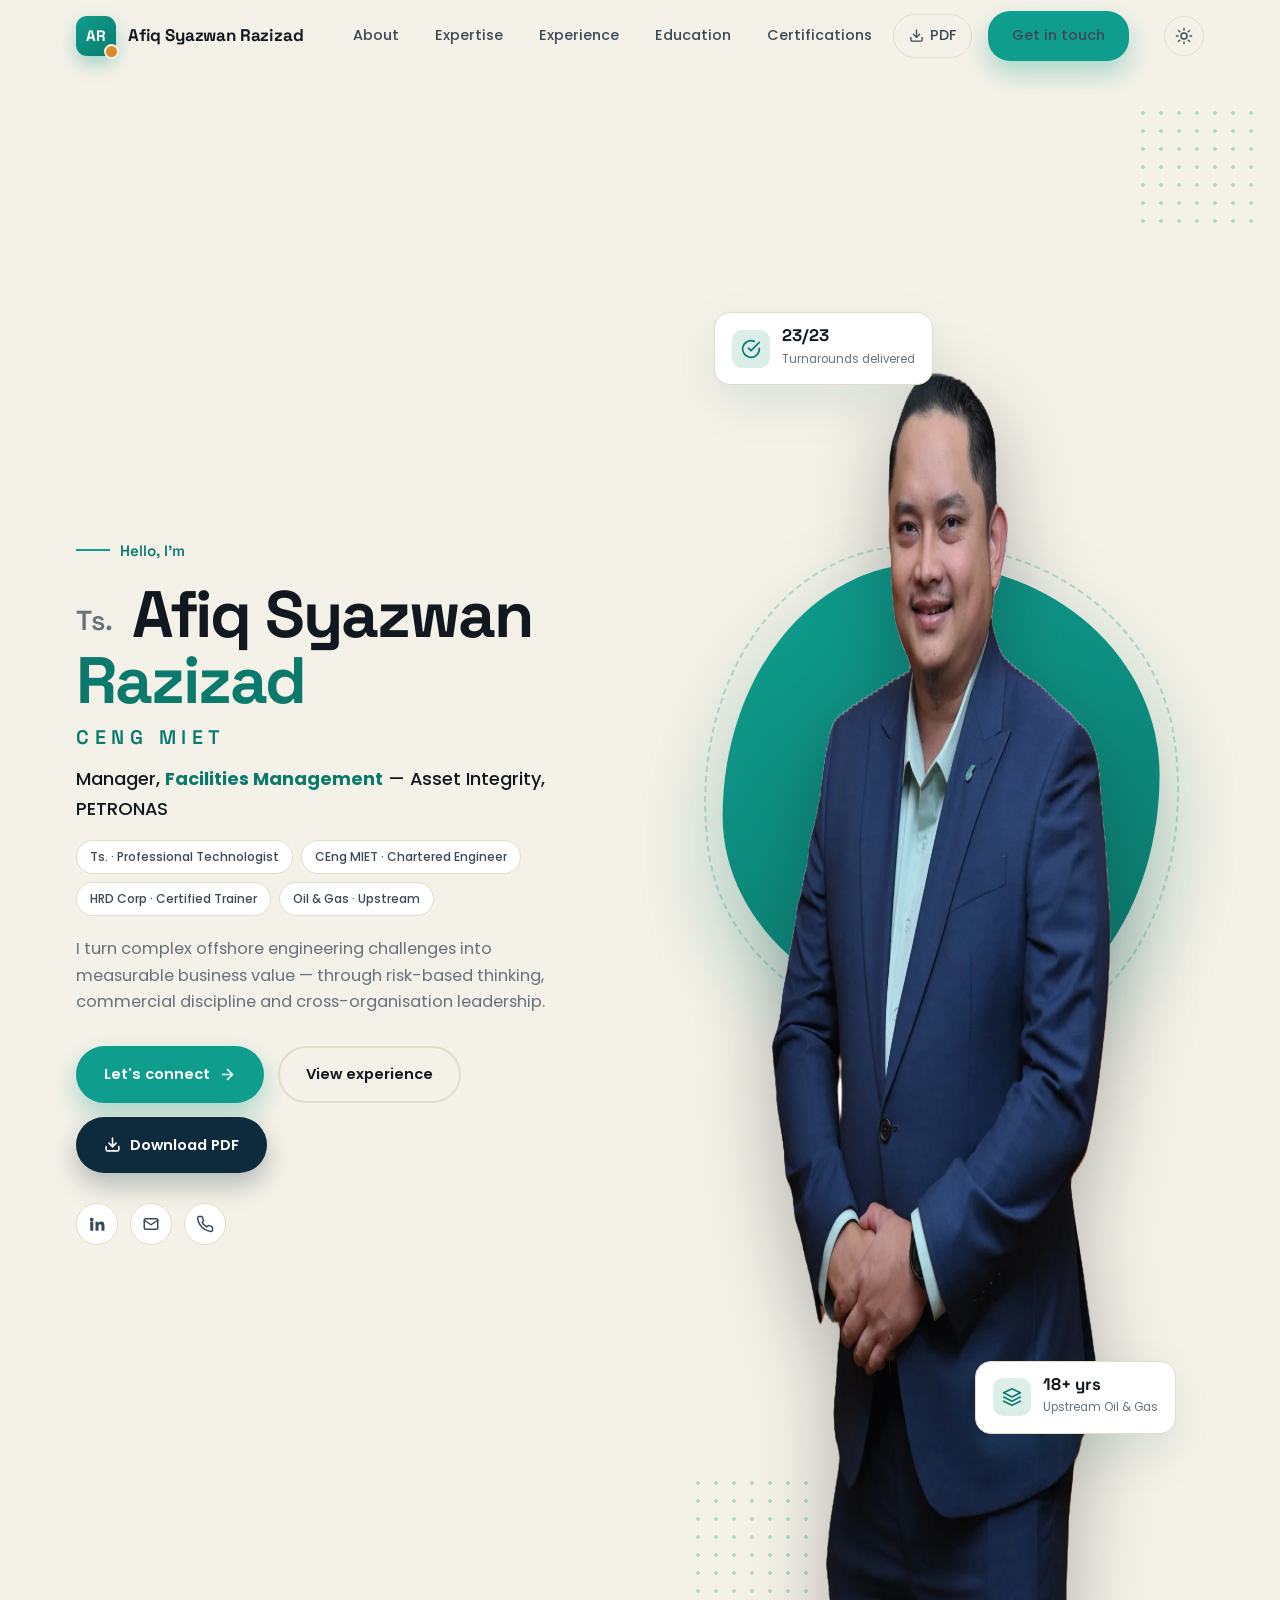
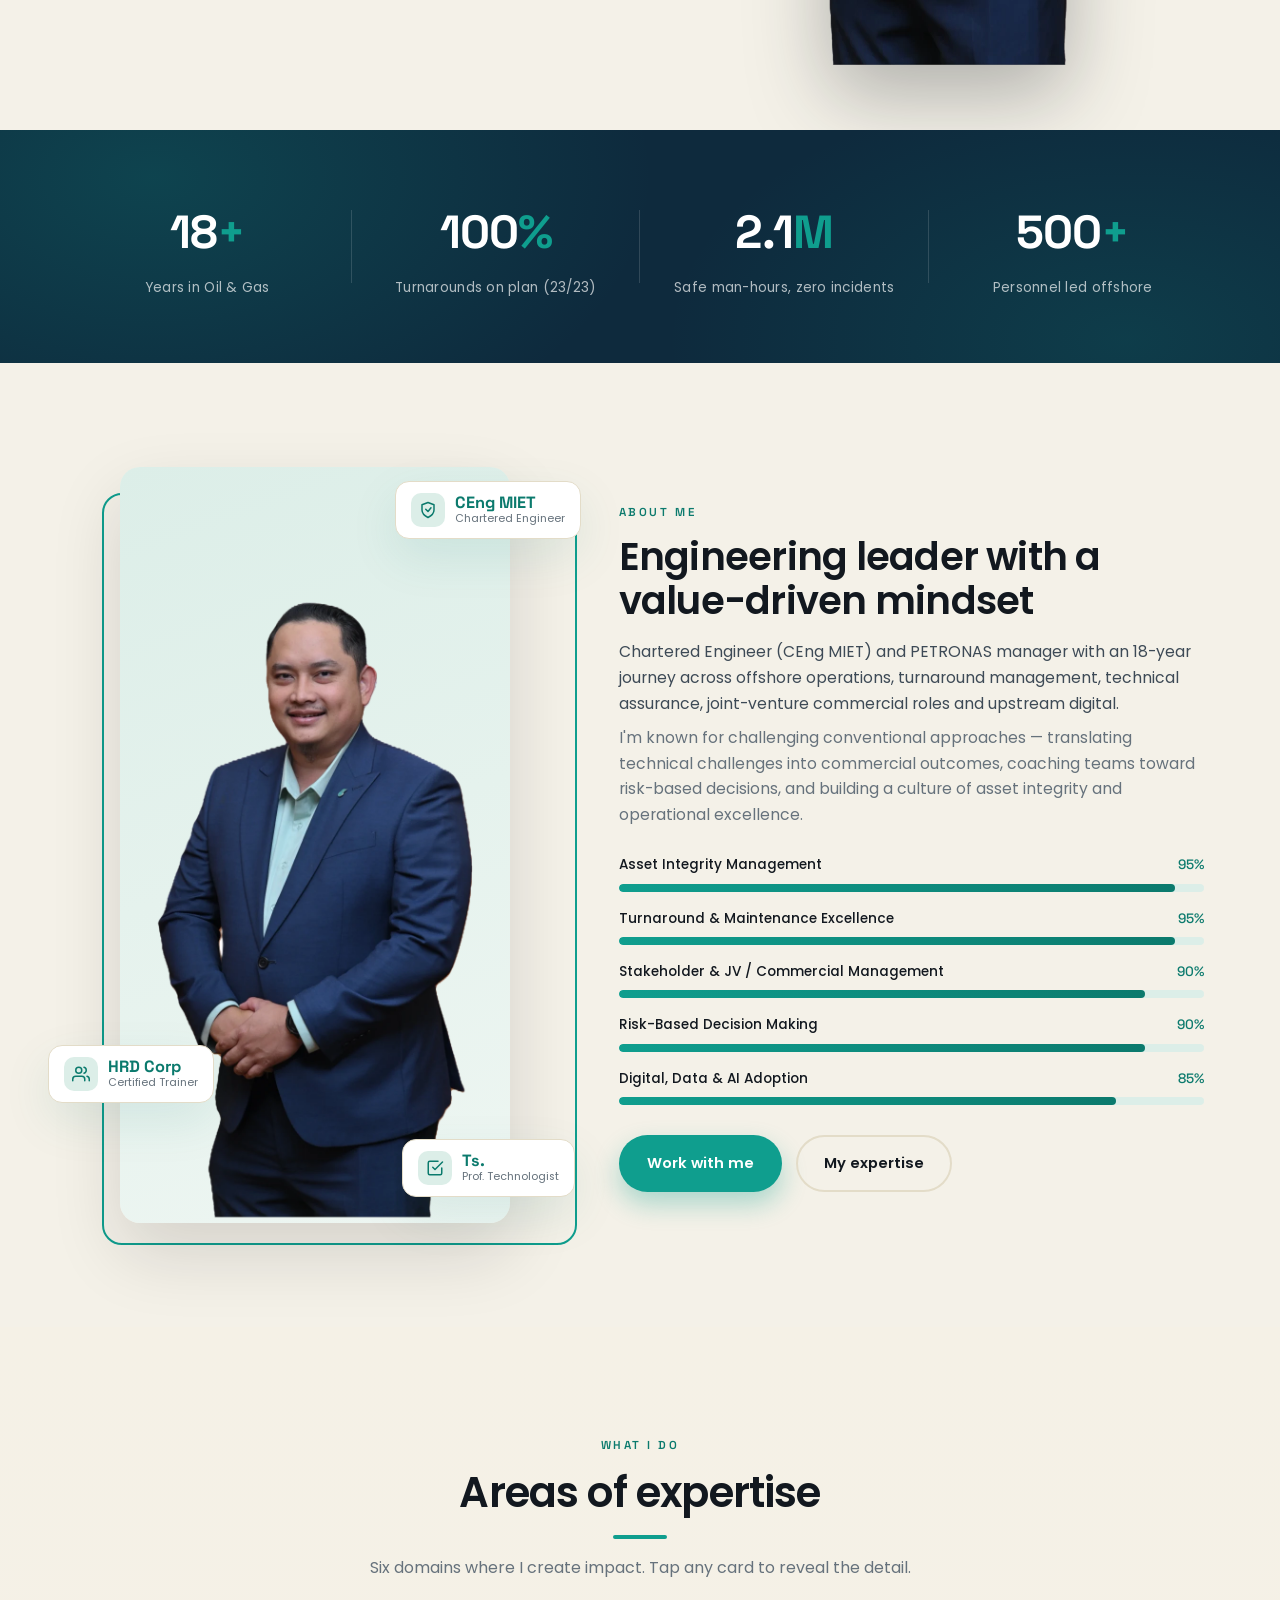
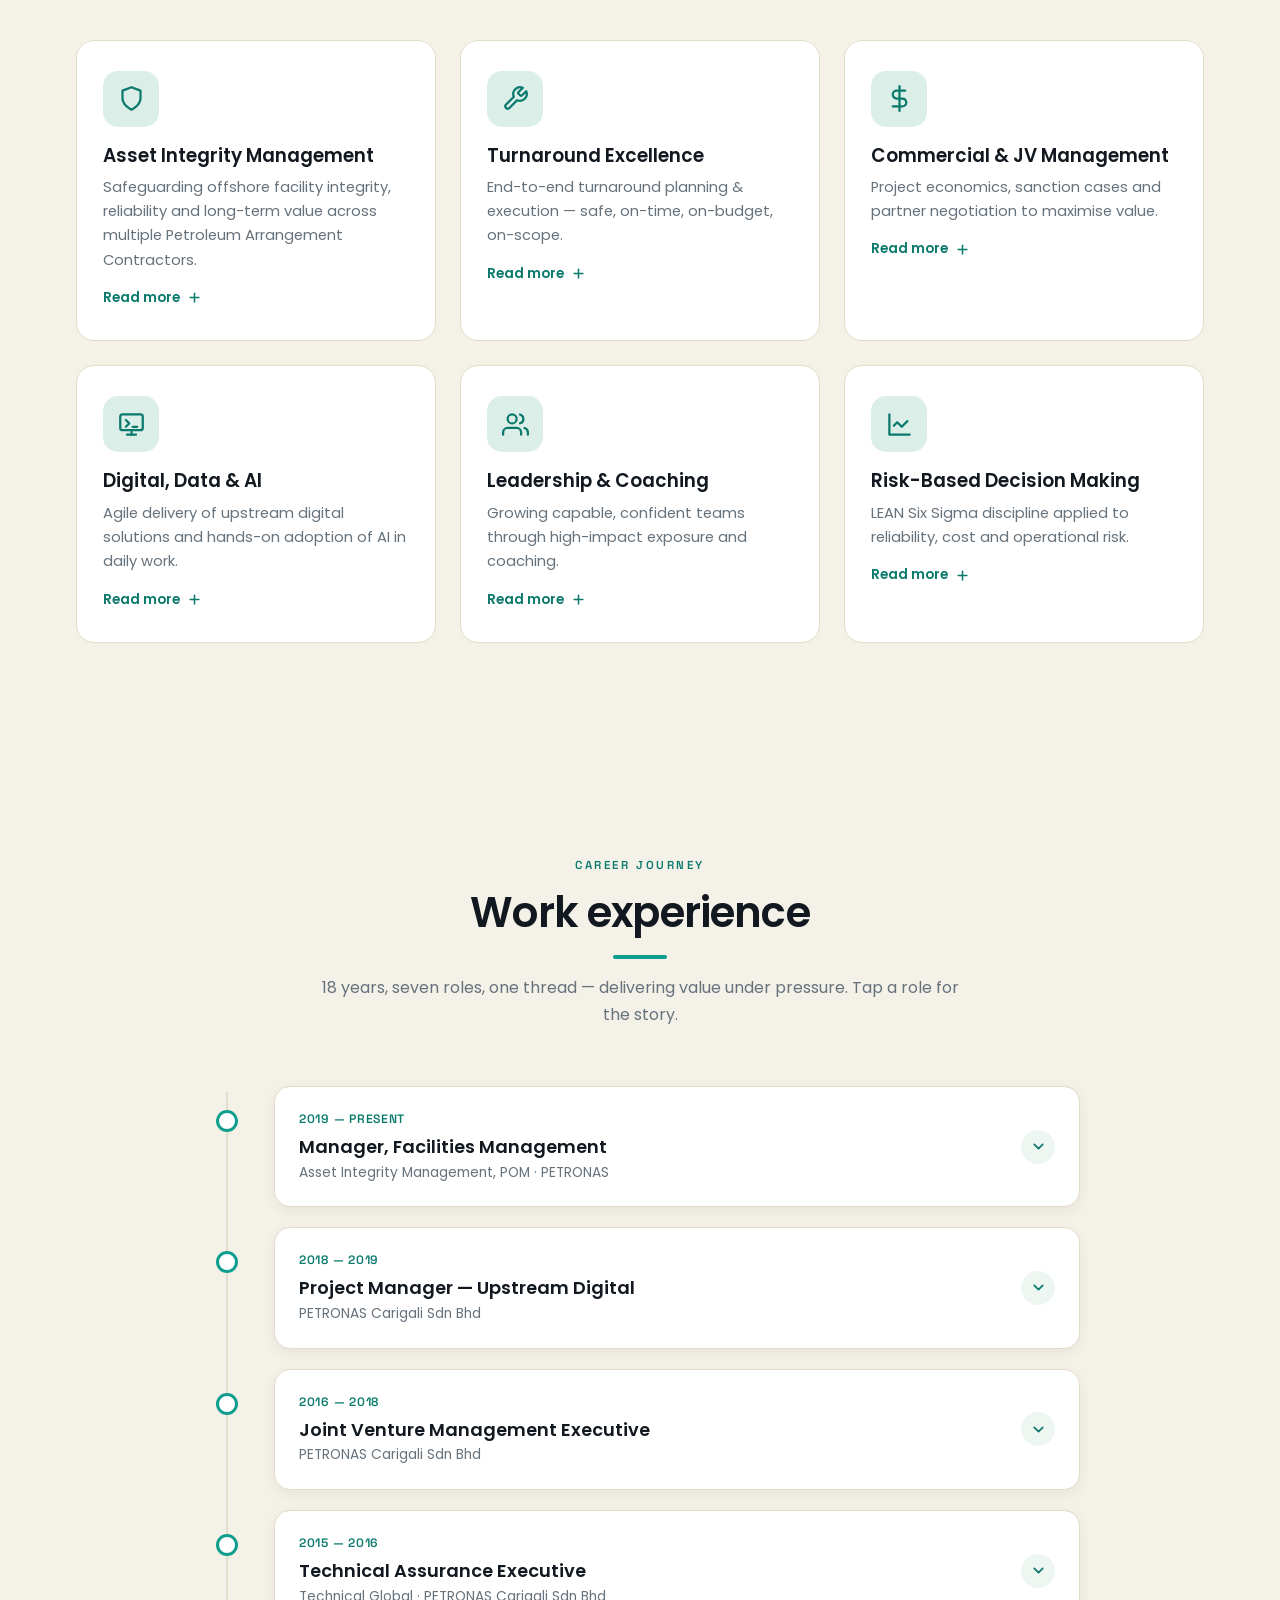
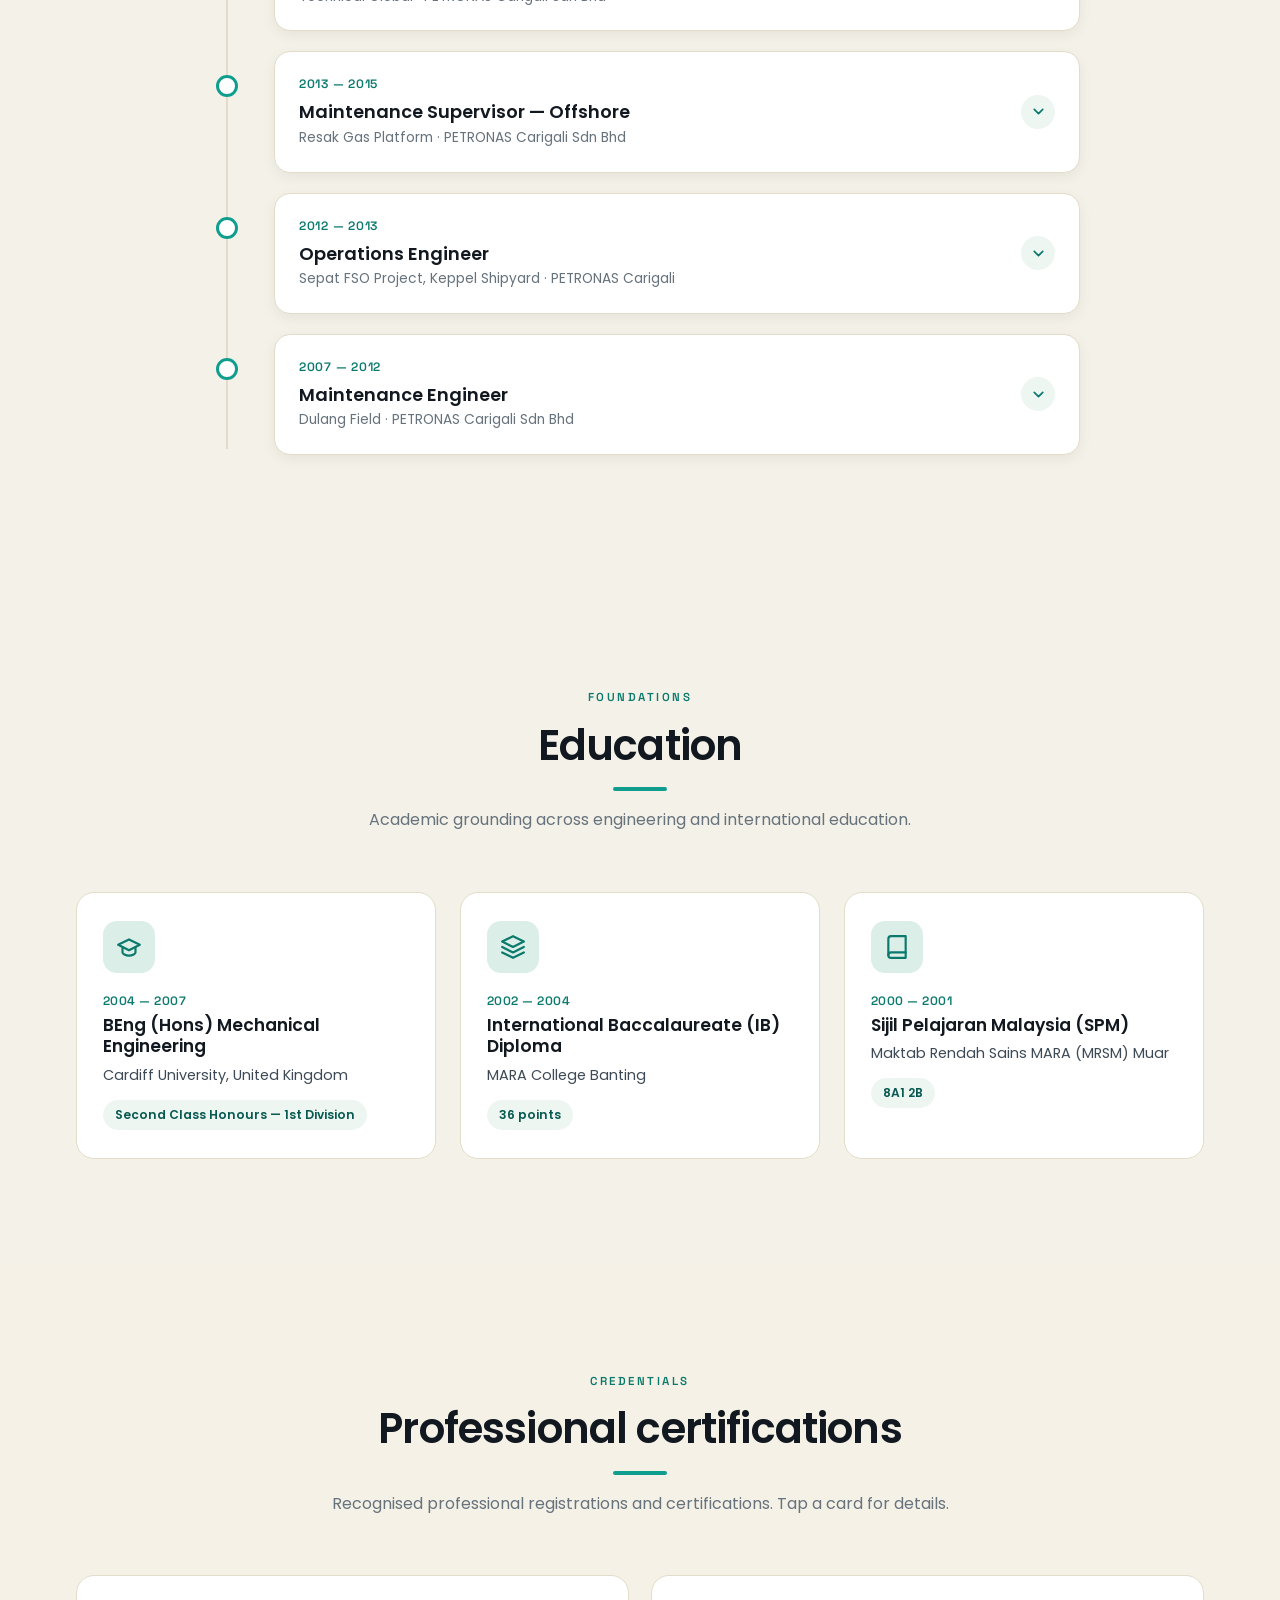
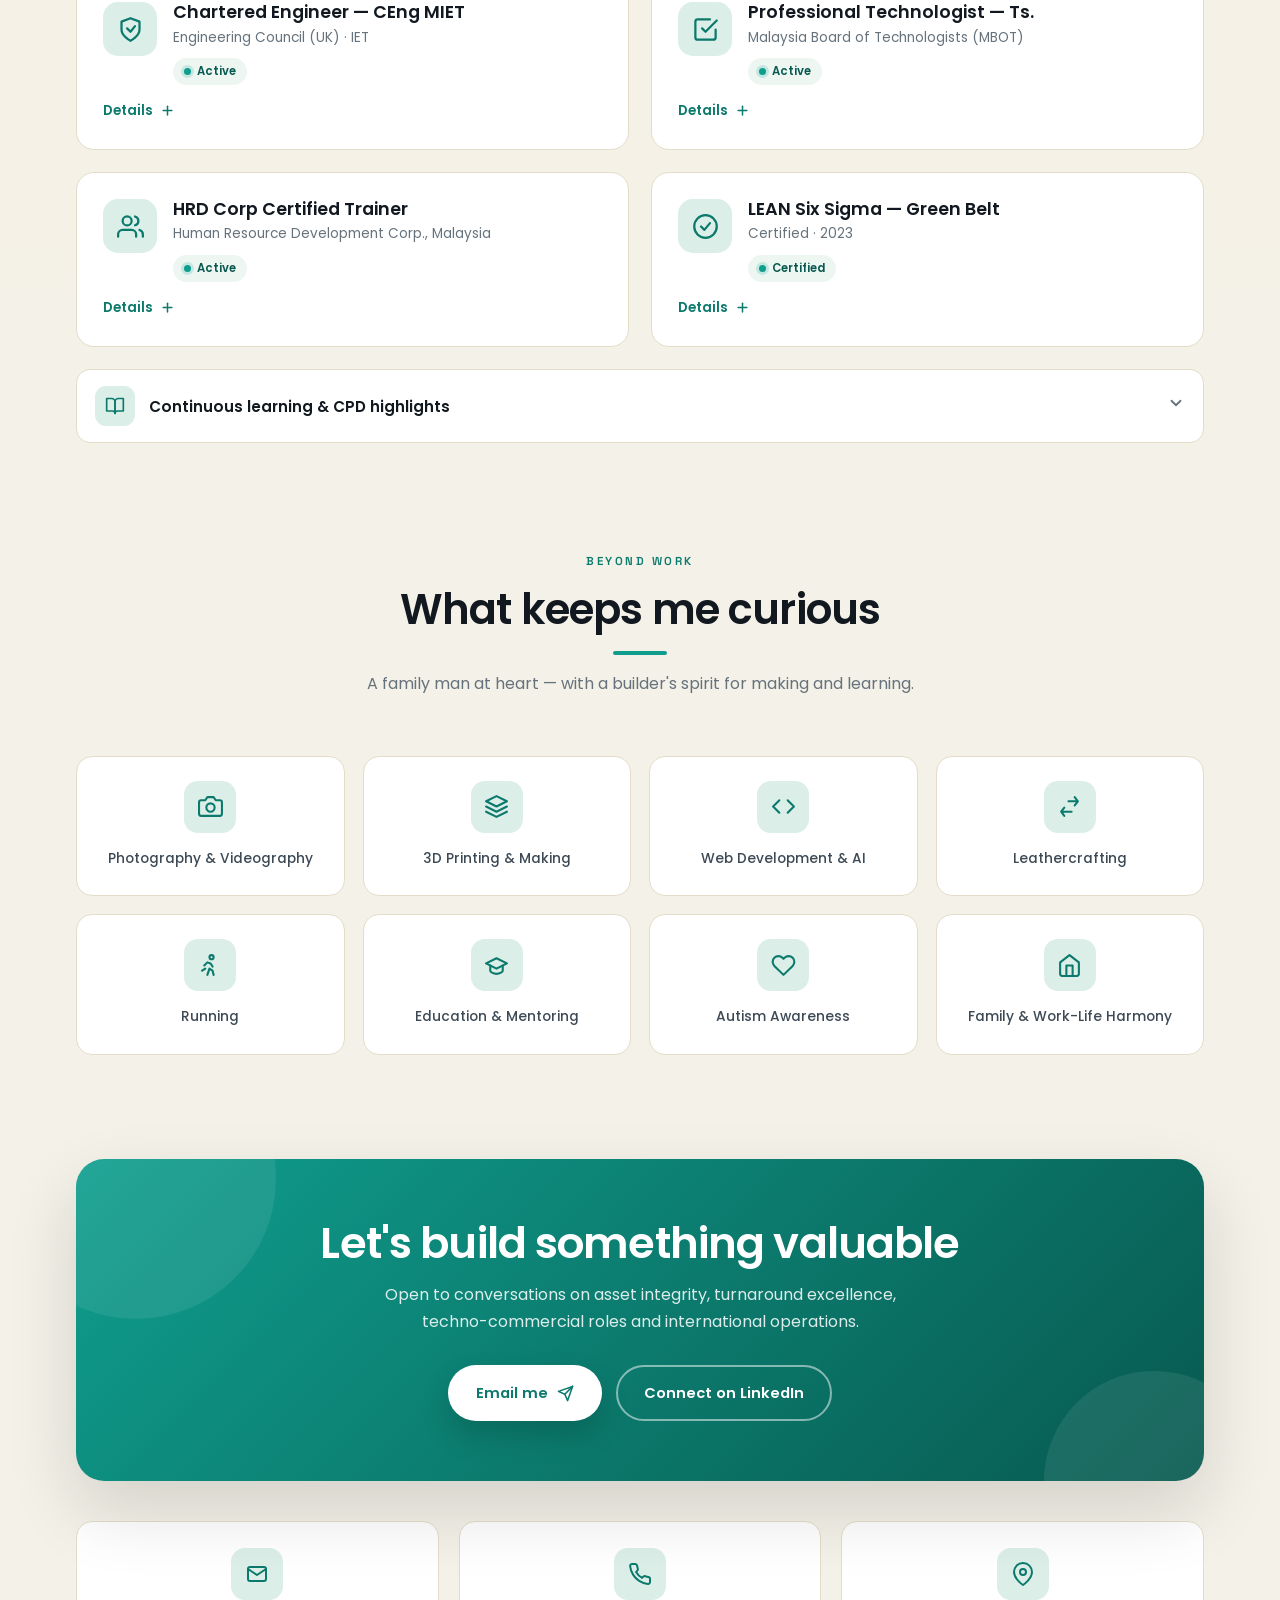
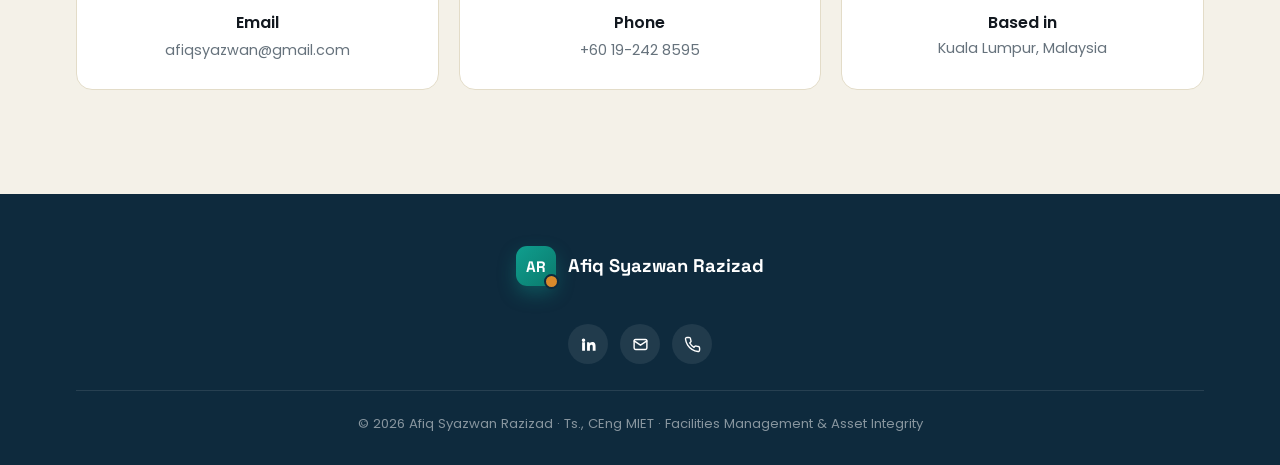
==== commit 112a327c: "Fix hero portrait/blob composition The teal blob, dashed ring, and floating stat cards were position" ====
--- a/index.html
+++ b/index.html
@@ -109,17 +109,19 @@
       </div>
     </div>
     <div class="hero-right">
-      <div class="blob"></div>
-      <div class="blob-ring"></div>
-      <div class="dots d2"></div>
-      <img class="portrait" alt="Afiq Syazwan Razizad" width="820" height="1602" src="assets/photo.webp">
-      <div class="float-card fc1">
-        <span class="ic"><svg viewBox="0 0 24 24" fill="none" stroke="currentColor" stroke-width="2" stroke-linecap="round" stroke-linejoin="round"><path d="M22 11.08V12a10 10 0 1 1-5.93-9.14"/><polyline points="22 4 12 14.01 9 11.01"/></svg></span>
-        <div><b>23/23</b><span>Turnarounds delivered</span></div>
-      </div>
-      <div class="float-card fc2">
-        <span class="ic"><svg viewBox="0 0 24 24" fill="none" stroke="currentColor" stroke-width="2" stroke-linecap="round" stroke-linejoin="round"><path d="M12 2 2 7l10 5 10-5-10-5z"/><path d="m2 17 10 5 10-5M2 12l10 5 10-5"/></svg></span>
-        <div><b>18+ yrs</b><span>Upstream Oil &amp; Gas</span></div>
+      <div class="hero-photo">
+        <div class="blob"></div>
+        <div class="blob-ring"></div>
+        <div class="dots d2"></div>
+        <img class="portrait" alt="Afiq Syazwan Razizad" width="820" height="1602" src="assets/photo.webp">
+        <div class="float-card fc1">
+          <span class="ic"><svg viewBox="0 0 24 24" fill="none" stroke="currentColor" stroke-width="2" stroke-linecap="round" stroke-linejoin="round"><path d="M22 11.08V12a10 10 0 1 1-5.93-9.14"/><polyline points="22 4 12 14.01 9 11.01"/></svg></span>
+          <div><b>23/23</b><span>Turnarounds delivered</span></div>
+        </div>
+        <div class="float-card fc2">
+          <span class="ic"><svg viewBox="0 0 24 24" fill="none" stroke="currentColor" stroke-width="2" stroke-linecap="round" stroke-linejoin="round"><path d="M12 2 2 7l10 5 10-5-10-5z"/><path d="m2 17 10 5 10-5M2 12l10 5 10-5"/></svg></span>
+          <div><b>18+ yrs</b><span>Upstream Oil &amp; Gas</span></div>
+        </div>
       </div>
     </div>
   </div>
--- a/css/style.css
+++ b/css/style.css
@@ -119,18 +119,19 @@
 .socials svg{width:18px;height:18px}
 
 /* hero visual */
-.hero-right{position:relative;z-index:2;height:100%;display:flex;align-items:flex-end;justify-content:center}
-.blob{position:absolute;z-index:1;top:50%;left:52%;transform:translate(-50%,-50%);width:min(500px,42vw);aspect-ratio:1/1.05;
+.hero-right{position:relative;z-index:2;display:flex;align-items:center;justify-content:center}
+.hero-photo{position:relative;width:min(420px,40vw)}
+.blob{position:absolute;z-index:1;top:44%;left:50%;transform:translate(-50%,-50%);width:104%;aspect-ratio:1/1.05;
   background:linear-gradient(155deg,var(--teal) 0%,var(--teal-deep) 100%);
   border-radius:46% 54% 42% 58% / 55% 46% 54% 45%;
   box-shadow:0 40px 90px rgba(11,122,109,.34)}
-.blob-ring{position:absolute;z-index:1;top:50%;left:52%;transform:translate(-50%,-50%) rotate(-8deg);width:min(540px,46vw);aspect-ratio:1/1.05;border:2px dashed rgba(15,158,142,.28);border-radius:46% 54% 42% 58% / 55% 46% 54% 45%}
-.portrait{position:relative;z-index:3;width:min(500px,44vw);filter:drop-shadow(0 30px 40px rgba(18,24,31,.30));animation:floaty 6s ease-in-out infinite}
+.blob-ring{position:absolute;z-index:1;top:44%;left:50%;transform:translate(-50%,-50%) rotate(-8deg);width:114%;aspect-ratio:1/1.05;border:2px dashed rgba(15,158,142,.28);border-radius:46% 54% 42% 58% / 55% 46% 54% 45%}
+.portrait{position:relative;z-index:3;width:100%;display:block;filter:drop-shadow(0 30px 40px rgba(18,24,31,.30));animation:floaty 6s ease-in-out infinite}
 @keyframes floaty{0%,100%{transform:translateY(0)}50%{transform:translateY(-14px)}}
 .dots{position:absolute;width:120px;height:120px;z-index:1;
   background-image:radial-gradient(var(--teal) 2px,transparent 2px);background-size:18px 18px;opacity:.28}
 .dots.d1{top:6%;right:2%}
-.dots.d2{bottom:8%;left:-2%}
+.dots.d2{bottom:6%;left:-10%}
 .float-card{position:absolute;z-index:4;background:var(--white);border-radius:16px;box-shadow:var(--shadow);padding:13px 17px;display:flex;align-items:center;gap:12px;border:1px solid var(--line)}
 .float-card .ic{width:38px;height:38px;border-radius:10px;background:var(--mint);color:var(--teal-deep);display:grid;place-items:center;flex-shrink:0}
 .float-card .ic svg{width:20px;height:20px}
@@ -343,9 +344,9 @@
 
 /* ---------- Responsive ---------- */
 @media(max-width:960px){
-  .hero-grid{grid-template-columns:1fr;gap:30px}
-  .hero-right{order:-1;height:auto;min-height:360px;margin-top:20px}
-  .hero{min-height:auto}
+  .hero-grid{grid-template-columns:1fr;gap:30px;min-height:0}
+  .hero-right{order:-1;margin-top:10px}
+  .hero-photo{width:min(360px,72vw)}
   .about-grid{grid-template-columns:1fr;gap:50px}
   .about-photo{max-width:360px;margin:0 auto}
   .cards{grid-template-columns:repeat(2,1fr)}
